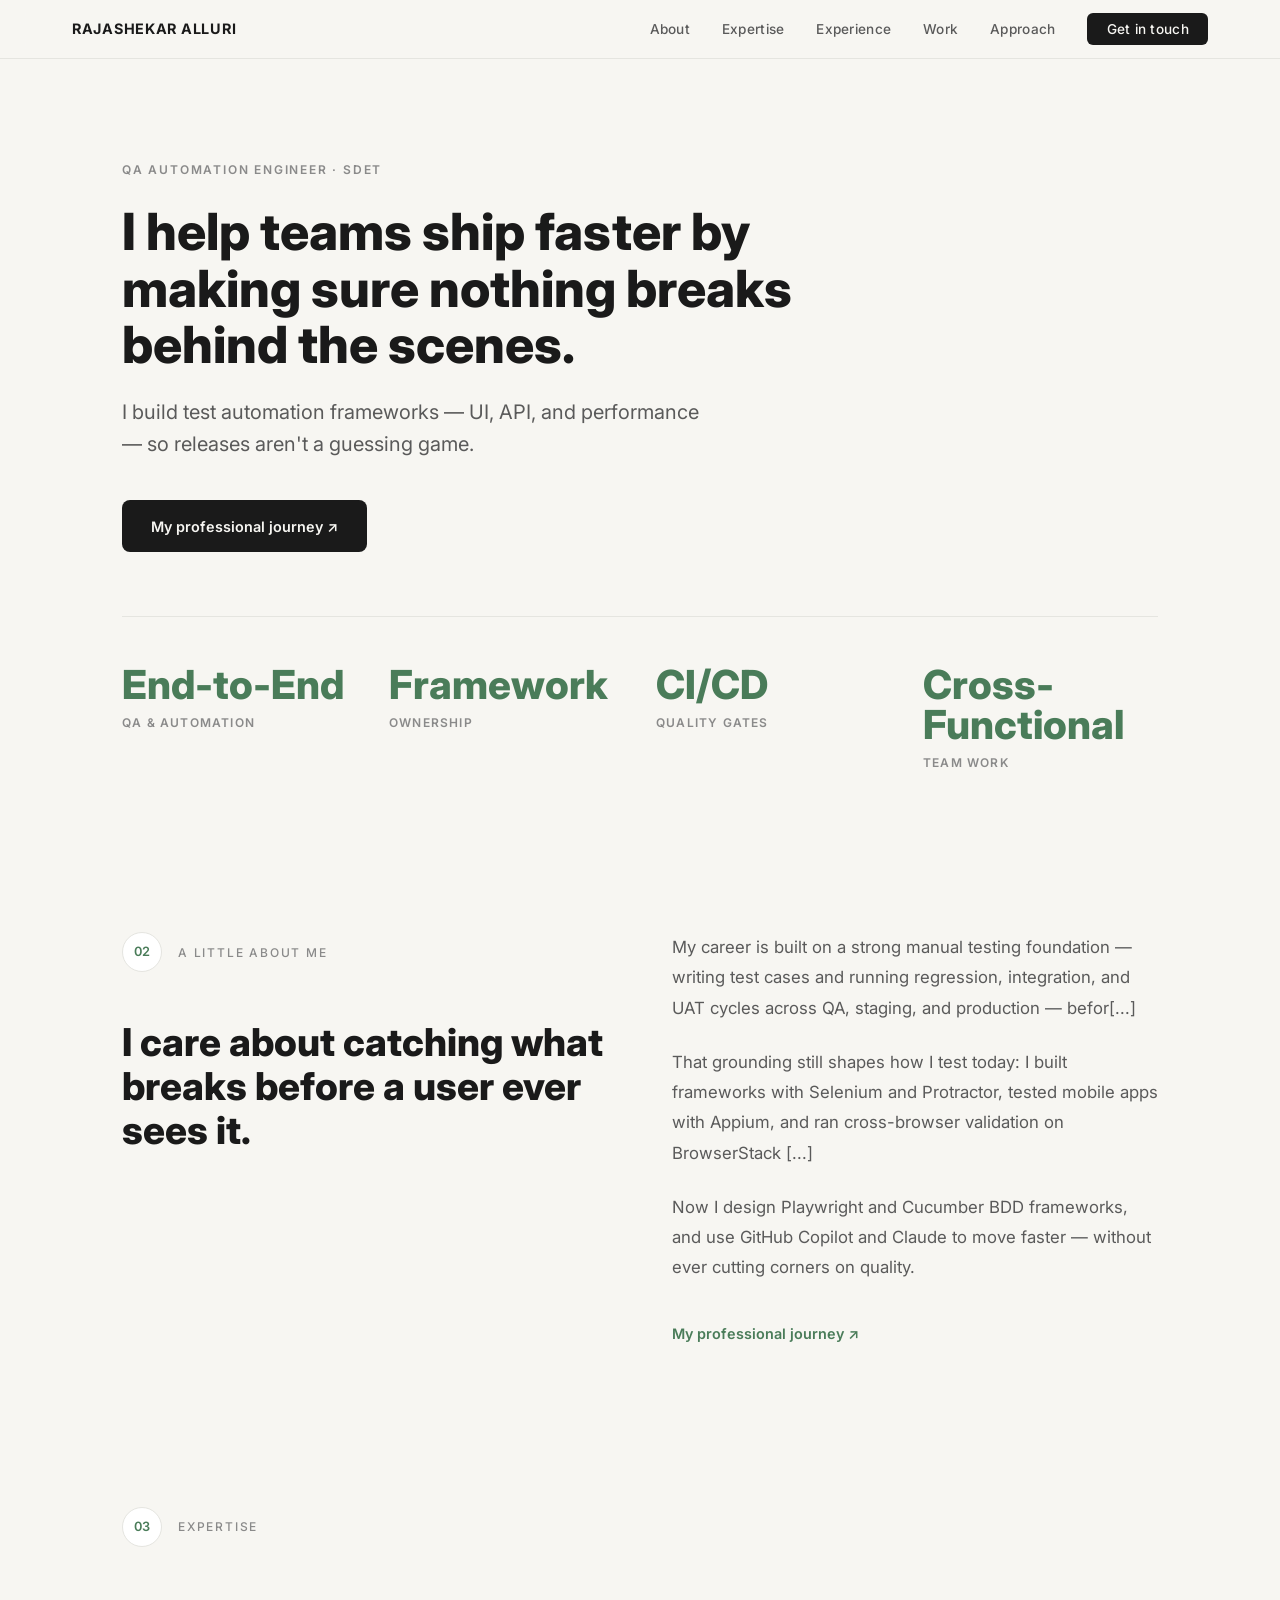
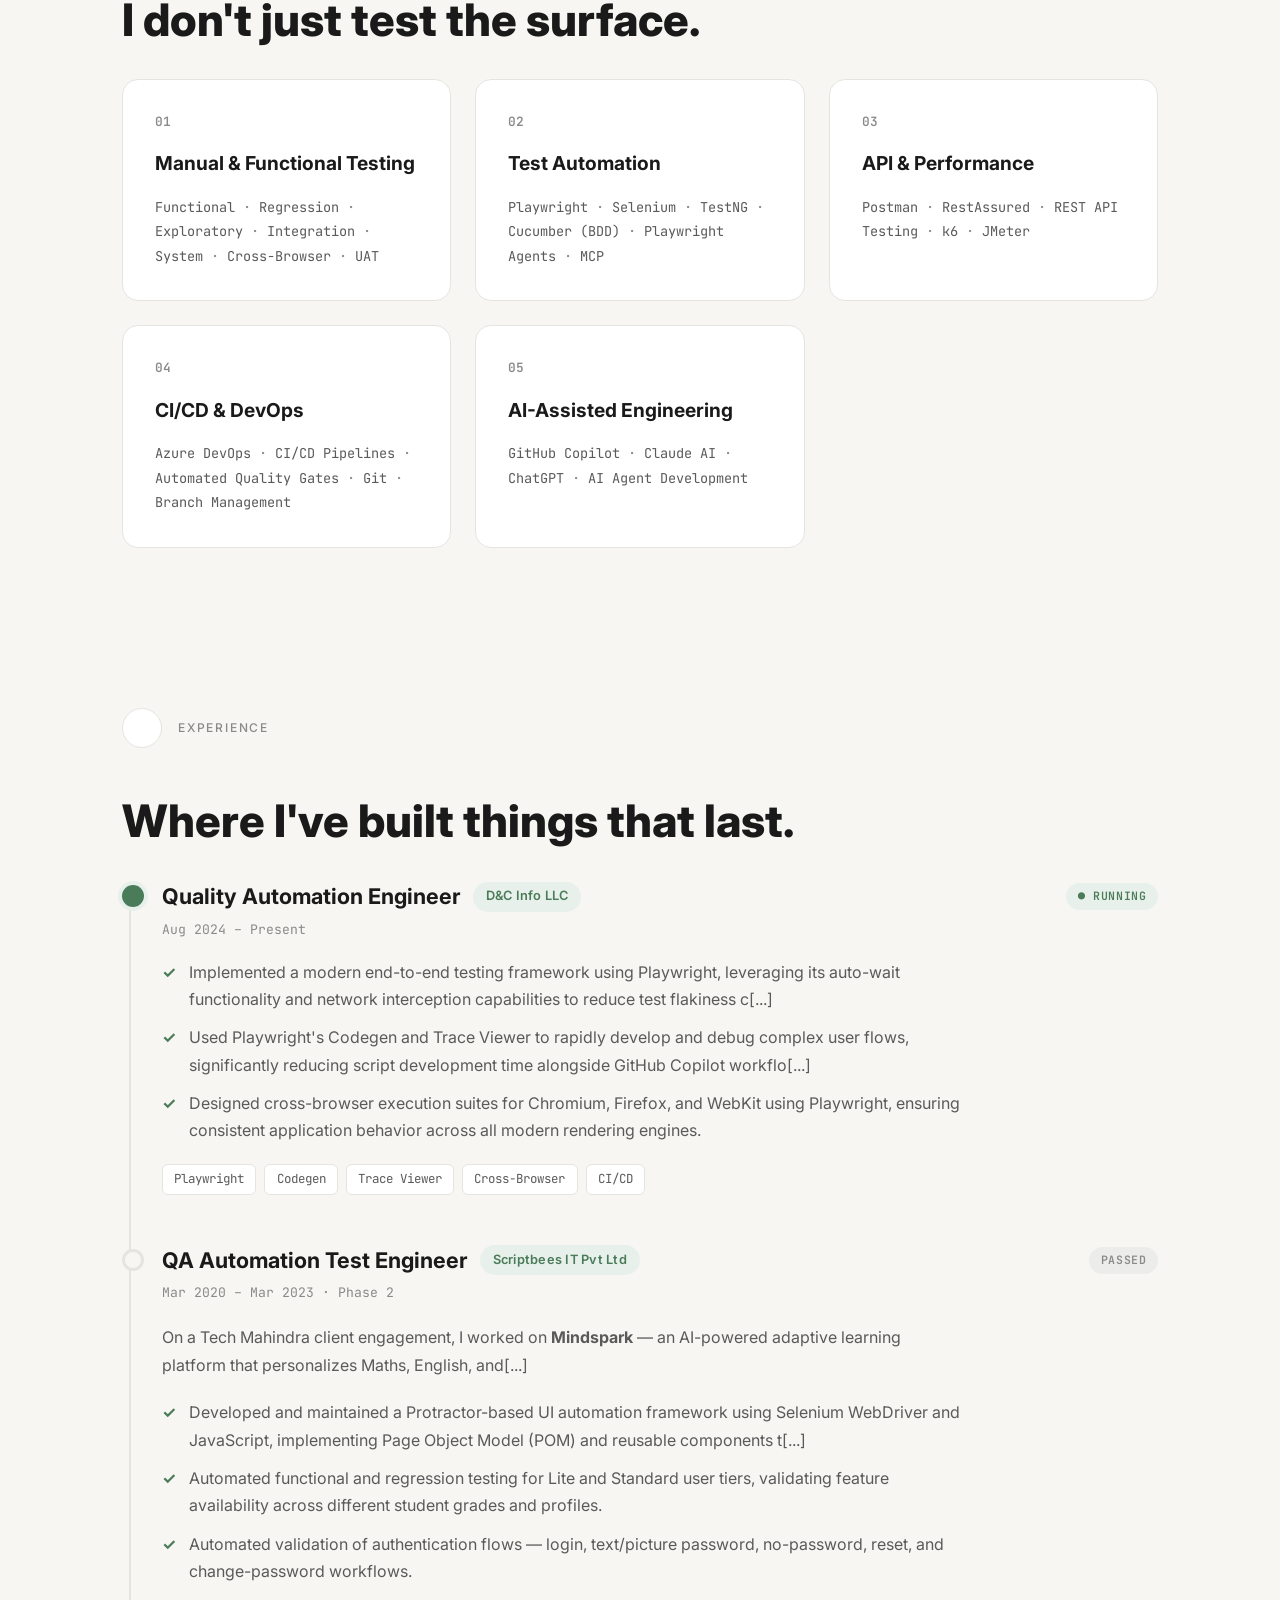
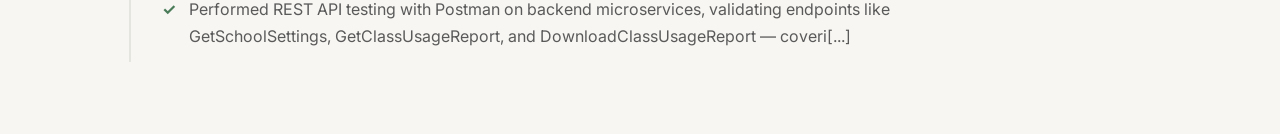
==== index.html @ 1362c4c6 "Update index.html: move inline CSS to external stylesheet, add SEO tags, skip link, and mobile nav t" ====
<!DOCTYPE html>
<html lang="en">
<head>
    <meta charset="UTF-8">
    <meta name="viewport" content="width=device-width, initial-scale=1.0">
    <title>Rajashekar Alluri | QA Automation Engineer</title>

    <!-- Fonts -->
    <link rel="preconnect" href="https://fonts.googleapis.com">
    <link rel="preconnect" href="https://fonts.gstatic.com" crossorigin>
    <link href="https://fonts.googleapis.com/css2?family=Inter:wght@300;400;500;600;700;800&family=JetBrains+Mono:wght@400;500&display=swap" rel="stylesheet">

    <!-- SEO & Social -->
    <meta name="description" content="QA Automation Engineer — I build robust UI, API & performance test automation and integrate quality gates into CI/CD.">
    <meta property="og:title" content="Rajashekar Alluri | QA Automation Engineer">
    <meta property="og:description" content="I build robust UI, API & performance test automation and integrate quality gates into CI/CD.">
    <meta property="og:type" content="website">
    <meta property="og:url" content="https://rajashekarreddy4848.github.io/">
    <meta property="og:image" content="/og-image.png">
    <meta name="twitter:card" content="summary_large_image">

    <link rel="icon" href="/favicon.ico">
    <meta name="theme-color" content="#f7f6f2">

    <!-- External stylesheet -->
    <link rel="stylesheet" href="/styles.css">
</head>
<body>

<a class="skip-link" href="#home">Skip to content</a>

    <!-- Navigation -->
    <nav>
        <div class="nav-container">
            <a href="#" class="nav-logo">Rajashekar Alluri</a>
            <button id="nav-toggle" aria-expanded="false" aria-controls="nav-links">Menu</button>
            <ul class="nav-links" id="nav-links">
                <li><a href="#about">About</a></li>
                <li><a href="#expertise">Expertise</a></li>
                <li><a href="#experience">Experience</a></li>
                <li><a href="#work">Work</a></li>
                <li><a href="#approach">Approach</a></li>
                <li><a href="#contact" class="nav-cta">Get in touch</a></li>
            </ul>
        </div>
    </nav>

    <!-- Hero -->
    <section class="hero" id="home">
        <div class="hero-label">QA Automation Engineer · SDET</div>
        <h1>I help teams ship faster by making sure nothing breaks behind the scenes.</h1>
        <p class="hero-subtitle">I build test automation frameworks — UI, API, and performance — so releases aren't a guessing game.</p>
        <a href="#experience" class="hero-cta">My professional journey ↗</a>

        <div class="stats-row">
            <div class="stat-item">
                <div class="stat-number">End-to-End</div>
                <div class="stat-label">QA & Automation</div>
            </div>
            <div class="stat-item">
                <div class="stat-number">Framework</div>
                <div class="stat-label">Ownership</div>
            </div>
            <div class="stat-item">
                <div class="stat-number">CI/CD</div>
                <div class="stat-label">Quality Gates</div>
            </div>
            <div class="stat-item">
                <div class="stat-number">Cross-Functional</div>
                <div class="stat-label">Team Work</div>
            </div>
        </div>
    </section>

    <!-- About -->
    <section id="about">
        <div class="about-grid">
            <div class="about-left">
                <div class="section-header">
                    <div class="section-number">02</div>
                    <div class="section-label">A Little About Me</div>
                </div>
                <h2 class="section-title">I care about catching what breaks before a user ever sees it.</h2>
            </div>
            <div class="about-right">
                <p>My career is built on a strong manual testing foundation — writing test cases and running regression, integration, and UAT cycles across QA, staging, and production — befor[...]</p>
                <p>That grounding still shapes how I test today: I built frameworks with Selenium and Protractor, tested mobile apps with Appium, and ran cross-browser validation on BrowserStack [...]</p>
                <p>Now I design Playwright and Cucumber BDD frameworks, and use GitHub Copilot and Claude to move faster — without ever cutting corners on quality.</p>
                <a href="#experience" class="about-link">My professional journey ↗</a>
            </div>
        </div>
    </section>

    <!-- Expertise -->
    <section id="expertise">
        <div class="section-header">
            <div class="section-number">03</div>
            <div class="section-label">Expertise</div>
        </div>
        <h2 class="section-title">I don't just test the surface.</h2>

        <div class="expertise-grid">
            <div class="expertise-card">
                <div class="card-number">01</div>
                <div class="card-title">Manual & Functional Testing</div>
                <div class="card-tags">
                    <span>Functional</span>
                    <span>Regression</span>
                    <span>Exploratory</span>
                    <span>Integration</span>
                    <span>System</span>
                    <span>Cross-Browser</span>
                    <span>UAT</span>
                </div>
            </div>
            <div class="expertise-card">
                <div class="card-number">02</div>
                <div class="card-title">Test Automation</div>
                <div class="card-tags">
                    <span>Playwright</span>
                    <span>Selenium</span>
                    <span>TestNG</span>
                    <span>Cucumber (BDD)</span>
                    <span>Playwright Agents</span>
                    <span>MCP</span>
                </div>
            </div>
            <div class="expertise-card">
                <div class="card-number">03</div>
                <div class="card-title">API & Performance</div>
                <div class="card-tags">
                    <span>Postman</span>
                    <span>RestAssured</span>
                    <span>REST API Testing</span>
                    <span>k6</span>
                    <span>JMeter</span>
                </div>
            </div>
            <div class="expertise-card">
                <div class="card-number">04</div>
                <div class="card-title">CI/CD & DevOps</div>
                <div class="card-tags">
                    <span>Azure DevOps</span>
                    <span>CI/CD Pipelines</span>
                    <span>Automated Quality Gates</span>
                    <span>Git</span>
                    <span>Branch Management</span>
                </div>
            </div>
            <div class="expertise-card">
                <div class="card-number">05</div>
                <div class="card-title">AI-Assisted Engineering</div>
                <div class="card-tags">
                    <span>GitHub Copilot</span>
                    <span>Claude AI</span>
                    <span>ChatGPT</span>
                    <span>AI Agent Development</span>
                </div>
            </div>
        </div>
    </section>

    <!-- Experience -->
    <section id="experience">
        <div class="section-header">
            <div class="section-number"></div>
            <div class="section-label">Experience</div>
        </div>
        <h2 class="section-title">Where I've built things that last.</h2>

        <div class="experience-list">
            <div class="experience-item running">
                <div class="exp-header">
                    <div class="exp-title">Quality Automation Engineer</div>
                    <div class="exp-company">D&C Info LLC</div>
                    <div class="exp-status running">Running</div>
                </div>
                <div class="exp-meta">Aug 2024 – Present</div>
                <ul class="exp-bullets">
                    <li>Implemented a modern end-to-end testing framework using Playwright, leveraging its auto-wait functionality and network interception capabilities to reduce test flakiness c[...]</li>
                    <li>Used Playwright's Codegen and Trace Viewer to rapidly develop and debug complex user flows, significantly reducing script development time alongside GitHub Copilot workflo[...]</li>
                    <li>Designed cross-browser execution suites for Chromium, Firefox, and WebKit using Playwright, ensuring consistent application behavior across all modern rendering engines.</li>
                </ul>
                <div class="exp-tags">
                    <span>Playwright</span>
                    <span>Codegen</span>
                    <span>Trace Viewer</span>
                    <span>Cross-Browser</span>
                    <span>CI/CD</span>
                </div>
            </div>

            <div class="experience-item passed">
                <div class="exp-header">
                    <div class="exp-title">QA Automation Test Engineer</div>
                    <div class="exp-company">Scriptbees IT Pvt Ltd</div>
                    <div class="exp-status passed">Passed</div>
                </div>
                <div class="exp-meta">Mar 2020 – Mar 2023 · Phase 2</div>
                <p class="exp-desc">On a Tech Mahindra client engagement, I worked on <strong>Mindspark</strong> — an AI-powered adaptive learning platform that personalizes Maths, English, and[...]</p>
                <ul class="exp-bullets">
                    <li>Developed and maintained a Protractor-based UI automation framework using Selenium WebDriver and JavaScript, implementing Page Object Model (POM) and reusable components t[...]</li>
                    <li>Automated functional and regression testing for Lite and Standard user tiers, validating feature availability across different student grades and profiles.</li>
                    <li>Automated validation of authentication flows — login, text/picture password, no-password, reset, and change-password workflows.</li>
                    <li>Performed REST API testing with Postman on backend microservices, validating endpoints like GetSchoolSettings, GetClassUsageReport, and DownloadClassUsageReport — coveri[...]</li>
---- styles.css ----
/* styles.css extracted from inline styles in index.html */
:root {
    --bg: #f7f6f2;
    --bg-card: #ffffff;
    --text-primary: #1a1a1a;
    --text-secondary: #5a5a5a;
    --text-muted: #8a8a8a;
    --accent: #4a7c59;
    --accent-light: #e8f0eb;
    --border: #e5e5e0;
    --terminal-bg: #1e1e1e;
    --terminal-text: #d4d4d4;
    --terminal-green: #7ee787;
    --terminal-yellow: #ffa657;
    --terminal-red: #ff7b72;
    --terminal-blue: #79c0ff;
}

* {
    margin: 0;
    padding: 0;
    box-sizing: border-box;
}

body {
    font-family: 'Inter', -apple-system, BlinkMacSystemFont, sans-serif;
    background-color: var(--bg);
    color: var(--text-primary);
    line-height: 1.6;
    -webkit-font-smoothing: antialiased;
}

/* Navigation */
nav {
    position: fixed;
    top: 0;
    left: 0;
    right: 0;
    z-index: 100;
    background: rgba(247, 246, 242, 0.92);
    backdrop-filter: blur(12px);
    border-bottom: 1px solid var(--border);
}

.nav-container {
    max-width: 1200px;
    margin: 0 auto;
    padding: 1rem 2rem;
    display: flex;
    justify-content: space-between;
    align-items: center;
}

.nav-logo {
    font-weight: 700;
    font-size: 0.9rem;
    letter-spacing: 0.05em;
    text-transform: uppercase;
    color: var(--text-primary);
    text-decoration: none;
}

.nav-links {
    display: flex;
    gap: 2rem;
    list-style: none;
}

.nav-links a {
    text-decoration: none;
    color: var(--text-secondary);
    font-size: 0.85rem;
    font-weight: 500;
    letter-spacing: 0.02em;
    transition: color 0.2s;
}

.nav-links a:hover {
    color: var(--accent);
}

.nav-cta {
    background: var(--text-primary);
    color: var(--bg) !important;
    padding: 0.5rem 1.2rem;
    border-radius: 6px;
    font-size: 0.8rem;
    font-weight: 600;
}

.nav-cta:hover {
    background: var(--accent);
}

/* Sections */
section {
    max-width: 1100px;
    margin: 0 auto;
    padding: 6rem 2rem 4rem;
}

.section-header {
    display: flex;
    align-items: center;
    gap: 1rem;
    margin-bottom: 3rem;
}

.section-number {
    width: 40px;
    height: 40px;
    border-radius: 50%;
    border: 1px solid var(--border);
    display: flex;
    align-items: center;
    justify-content: center;
    font-size: 0.8rem;
    font-weight: 600;
    color: var(--accent);
    background: var(--bg-card);
}

.section-label {
    font-size: 0.75rem;
    font-weight: 500;
    letter-spacing: 0.15em;
    text-transform: uppercase;
    color: var(--text-muted);
}

.section-title {
    font-size: 2.8rem;
    font-weight: 800;
    line-height: 1.15;
    color: var(--text-primary);
    margin-top: 0.5rem;
    max-width: 700px;
}

/* Hero */
.hero {
    padding-top: 10rem;
    padding-bottom: 4rem;
}

.hero-label {
    font-size: 0.75rem;
    font-weight: 600;
    letter-spacing: 0.15em;
    text-transform: uppercase;
    color: var(--text-muted);
    margin-bottom: 1.5rem;
}

.hero h1 {
    font-size: 3.2rem;
    font-weight: 800;
    line-height: 1.1;
    margin-bottom: 1.5rem;
    max-width: 800px;
}

.hero-subtitle {
    font-size: 1.25rem;
    color: var(--text-secondary);
    max-width: 600px;
    line-height: 1.6;
    font-weight: 400;
}

.hero-cta {
    margin-top: 2.5rem;
    display: inline-flex;
    align-items: center;
    gap: 0.5rem;
    background: var(--text-primary);
    color: var(--bg);
    padding: 0.9rem 1.8rem;
    border-radius: 8px;
    text-decoration: none;
    font-weight: 600;
    font-size: 0.9rem;
    transition: all 0.2s;
}

.hero-cta:hover {
    background: var(--accent);
    transform: translateY(-1px);
}

/* Stats Row */
.stats-row {
    display: grid;
    grid-template-columns: repeat(4, 1fr);
    gap: 2rem;
    margin-top: 4rem;
    padding-top: 3rem;
    border-top: 1px solid var(--border);
}

.stat-item {
    text-align: left;
}

.stat-number {
    font-size: 2.5rem;
    font-weight: 800;
    color: var(--accent);
    line-height: 1;
    margin-bottom: 0.5rem;
}

.stat-label {
    font-size: 0.75rem;
    font-weight: 600;
    letter-spacing: 0.1em;
    text-transform: uppercase;
    color: var(--text-muted);
}

/* About */
.about-grid {
    display: grid;
    grid-template-columns: 1fr 1fr;
    gap: 4rem;
    align-items: start;
}

.about-left .section-title {
    font-size: 2.4rem;
}

.about-right p {
    font-size: 1.05rem;
    color: var(--text-secondary);
    line-height: 1.8;
    margin-bottom: 1.5rem;
}

.about-link {
    display: inline-flex;
    align-items: center;
    gap: 0.4rem;
    color: var(--accent);
    text-decoration: none;
    font-weight: 600;
    font-size: 0.9rem;
    margin-top: 1rem;
}

.about-link:hover {
    text-decoration: underline;
}

/* Expertise Cards */
.expertise-grid {
    display: grid;
    grid-template-columns: repeat(3, 1fr);
    gap: 1.5rem;
    margin-top: 2rem;
}

.expertise-card {
    background: var(--bg-card);
    border: 1px solid var(--border);
    border-radius: 16px;
    padding: 2rem;
    transition: all 0.3s ease;
}

.expertise-card:hover {
    transform: translateY(-4px);
    box-shadow: 0 12px 40px rgba(0,0,0,0.06);
    border-color: var(--accent);
}

.card-number {
    font-size: 0.8rem;
    font-weight: 600;
    color: var(--text-muted);
    margin-bottom: 1rem;
    font-family: 'JetBrains Mono', monospace;
}

.card-title {
    font-size: 1.2rem;
    font-weight: 700;
    margin-bottom: 1rem;
    color: var(--text-primary);
}

.card-tags {
    font-size: 0.85rem;
    color: var(--text-secondary);
    line-height: 1.8;
    font-family: 'JetBrains Mono', monospace;
}

.card-tags span {
    display: inline;
}

.card-tags span::after {
    content: " · ";
    color: var(--text-muted);
}

.card-tags span:last-child::after {
    content: "";
}

/* Experience */
.experience-list {
    display: flex;
    flex-direction: column;
    gap: 0;
    margin-top: 2rem;
    position: relative;
    padding-left: 2.5rem;
}

.experience-list::before {
    content: "";
    position: absolute;
    left: 7px;
    top: 8px;
    bottom: 8px;
    width: 2px;
    background: var(--border);
}

.experience-item {
    position: relative;
    padding-bottom: 3rem;
}

.experience-item:last-child {
    padding-bottom: 0;
}

.experience-item::before {
    content: "";
    position: absolute;
    left: -2.5rem;
    top: 6px;
    width: 16px;
    height: 16px;
    border-radius: 50%;
    background: var(--bg);
    border: 3px solid var(--accent);
}

.experience-item.passed::before {
    border-color: var(--border);
}

.experience-item.running::before {
    background: var(--accent);
    box-shadow: 0 0 0 4px var(--accent-light);
}

.exp-header {
    display: flex;
    flex-wrap: wrap;
    align-items: center;
    gap: 0.8rem;
    margin-bottom: 0.3rem;
}

.exp-status {
    font-family: 'JetBrains Mono', monospace;
    font-size: 0.72rem;
    font-weight: 600;
    letter-spacing: 0.06em;
    text-transform: uppercase;
    padding: 0.28rem 0.7rem;
    border-radius: 999px;
    margin-left: auto;
}
.exp-status.running { background: var(--accent-light); color: var(--accent); }
.exp-status.running::before { content: "● "; }
.exp-status.passed { background: #ececea; color: var(--text-muted); }

.exp-meta {
    font-family: 'JetBrains Mono', monospace;
    font-size: 0.82rem;
    color: var(--text-muted);
    margin-bottom: 1.2rem;
}

.exp-title {
    font-size: 1.35rem;
    font-weight: 700;
    color: var(--text-primary);
}

.exp-company {
    font-size: 0.8rem;
    color: var(--accent);
    font-weight: 600;
    background: var(--accent-light);
    padding: 0.3rem 0.8rem;
    border-radius: 999px;
    letter-spacing: 0.02em;
}

.exp-desc {
    font-size: 1rem;
    color: var(--text-secondary);
    line-height: 1.8;
    max-width: 800px;
    margin-bottom: 1.2rem;
}

.exp-bullets {
    list-style: none;
    padding: 0;
    margin: 0 0 1.2rem;
    max-width: 800px;
}
.exp-bullets li {
    position: relative;
    padding-left: 1.7rem;
    margin-bottom: 0.7rem;
    color: var(--text-secondary);
    line-height: 1.7;
}
.exp-bullets li::before {
    content: "✓";
    position: absolute;
    left: 0;
    color: var(--accent);
    font-weight: 700;
}

.exp-tags {
    display: flex;
    flex-wrap: wrap;
    gap: 0.5rem;
}

.exp-tags span {
    font-family: 'JetBrains Mono', monospace;
    font-size: 0.78rem;
    color: var(--text-secondary);
    background: var(--bg-card);
    border: 1px solid var(--border);
    padding: 0.3rem 0.7rem;
    border-radius: 6px;
}

/* Work / Projects */
.work-grid {
    display: grid;
    grid-template-columns: repeat(3, 1fr);
    gap: 2rem;
    margin-top: 2rem;
}

.work-card {
    background: var(--bg-card);
    border: 1px solid var(--border);
    border-radius: 16px;
    padding: 2rem;
    transition: all 0.3s ease;
}

.work-card:hover {
    transform: translateY(-4px);
    box-shadow: 0 12px 40px rgba(0,0,0,0.06);
}

.work-title {
    font-size: 1.1rem;
    font-weight: 700;
    margin-bottom: 0.8rem;
}

.work-desc {
    font-size: 0.95rem;
    color: var(--text-secondary);
    line-height: 1.7;
}

/* Process */
.process-steps {
    display: grid;
    grid-template-columns: repeat(5, 1fr);
    gap: 1.5rem;
    margin-top: 3rem;
}

.process-step {
    text-align: left;
}

.step-number {
    font-size: 2rem;
    font-weight: 800;
    color: var(--accent);
    margin-bottom: 0.8rem;
    line-height: 1;
}

.step-title {
    font-size: 0.95rem;
    font-weight: 700;
    margin-bottom: 0.5rem;
}

.step-desc {
    font-size: 0.85rem;
    color: var(--text-secondary);
    line-height: 1.6;
}

/* Automation Lab */
.lab-grid {
    display: grid;
    grid-template-columns: 1fr 1fr;
    gap: 4rem;
    align-items: start;
    margin-top: 2rem;
}

.lab-left p {
    font-size: 1.05rem;
    color: var(--text-secondary);
    line-height: 1.8;
    margin-bottom: 2rem;
}

.lab-stats {
    display: flex;
    gap: 3rem;
}

.lab-stat {
    text-align: left;
}

.lab-stat-num {
    font-size: 2.5rem;
    font-weight: 800;
    color: var(--accent);
    line-height: 1;
}

.lab-stat-label {
    font-size: 0.7rem;
    font-weight: 600;
    letter-spacing: 0.1em;
    text-transform: uppercase;
    color: var(--text-muted);
    margin-top: 0.5rem;
}

/* Terminal */
.terminal {
    background: var(--terminal-bg);
    border-radius: 12px;
    overflow: hidden;
    box-shadow: 0 20px 60px rgba(0,0,0,0.25);
    font-family: 'JetBrains Mono', monospace;
    font-size: 0.85rem;
    line-height: 1.7;
}

.terminal-header {
    background: #2d2d2d;
    padding: 0.8rem 1rem;
    display: flex;
    align-items: center;
    gap: 0.5rem;
    border-bottom: 1px solid #3d3d3d;
}

.terminal-dot {
    width: 10px;
    height: 10px;
    border-radius: 50%;
}

.dot-red { background: #ff5f56; }
.dot-yellow { background: #ffbd2e; }
.dot-green { background: #27c93f; }

.terminal-filename {
    margin-left: 0.5rem;
    color: #9a9a9a;
    font-size: 0.8rem;
}

.terminal-body {
    padding: 1.5rem;
    color: var(--terminal-text);
}

.terminal-line {
    margin-bottom: 0.3rem;
    white-space: pre-wrap;
    word-break: break-all;
}

.term-prompt { color: var(--terminal-green); }
.term-arrow { color: var(--terminal-yellow); }
.term-check { color: var(--terminal-green); }
.term-file { color: var(--terminal-blue); }
.term-pass { color: var(--terminal-green); font-weight: 500; }
.term-dim { color: #6a6a6a; }

/* Contact */
.contact-section {
    text-align: center;
    padding-bottom: 6rem;
}

.contact-section .section-title {
    margin: 0 auto 1.5rem;
    max-width: 700px;
}

.contact-section p {
    font-size: 1.1rem;
    color: var(--text-secondary);
    max-width: 600px;
    margin: 0 auto 2rem;
    line-height: 1.7;
}

.contact-quote {
    font-style: italic;
    color: var(--text-muted);
    font-size: 1rem;
    max-width: 700px;
    margin: 2rem auto 0;
    line-height: 1.7;
}

.contact-btn {
    display: inline-flex;
    align-items: center;
    gap: 0.5rem;
    background: var(--text-primary);
    color: var(--bg);
    padding: 1rem 2rem;
    border-radius: 8px;
    text-decoration: none;
    font-weight: 600;
    font-size: 0.95rem;
    transition: all 0.2s;
    margin-top: 1rem;
}

.contact-btn:hover {
    background: var(--accent);
    transform: translateY(-2px);
}

/* Footer */
footer {
    text-align: center;
    padding: 2rem;
    border-top: 1px solid var(--border);
    color: var(--text-muted);
    font-size: 0.85rem;
}

/* Responsive */
@media (max-width: 900px) {
    .about-grid,
    .lab-grid {
        grid-template-columns: 1fr;
    }
    .expertise-grid,
    .work-grid {
        grid-template-columns: 1fr;
    }
    .process-steps {
        grid-template-columns: 1fr;
    }
    .stats-row {
        grid-template-columns: repeat(2, 1fr);
    }
    .hero h1 {
        font-size: 2.2rem;
    }
    .section-title {
        font-size: 2rem;
    }
}

/* Accessibility & Mobile nav overrides */
.skip-link {
  position: absolute;
  left: -999px;
  top: auto;
  width: 1px;
  height: 1px;
  overflow: hidden;
}
.skip-link:focus {
  left: 1rem;
  top: 1rem;
  width: auto;
  height: auto;
  padding: 0.5rem 0.75rem;
  background: var(--bg-card);
  border-radius: 6px;
  box-shadow: 0 6px 18px rgba(0,0,0,0.08);
  z-index: 200;
}

a:focus, button:focus {
  outline: 3px solid rgba(74,124,89,0.18);
  outline-offset: 3px;
}

#nav-toggle {
  display: none;
  background: transparent;
  border: 1px solid var(--border);
  padding: 0.4rem 0.6rem;
  border-radius: 6px;
  font-weight: 600;
  cursor: pointer;
}

@media (max-width: 900px) {
  #nav-toggle { display: block; }
  .nav-links { display: none; position: absolute; right: 2rem; top: 64px; background: rgba(255,255,255,0.98); border: 1px solid var(--border); padding: 1rem; border-radius: 8px; flex-direction: column; gap: 0.6rem; box-shadow: 0 8px 30px rgba(0,0,0,0.06); }
  .nav-links.open { display: flex; }
}
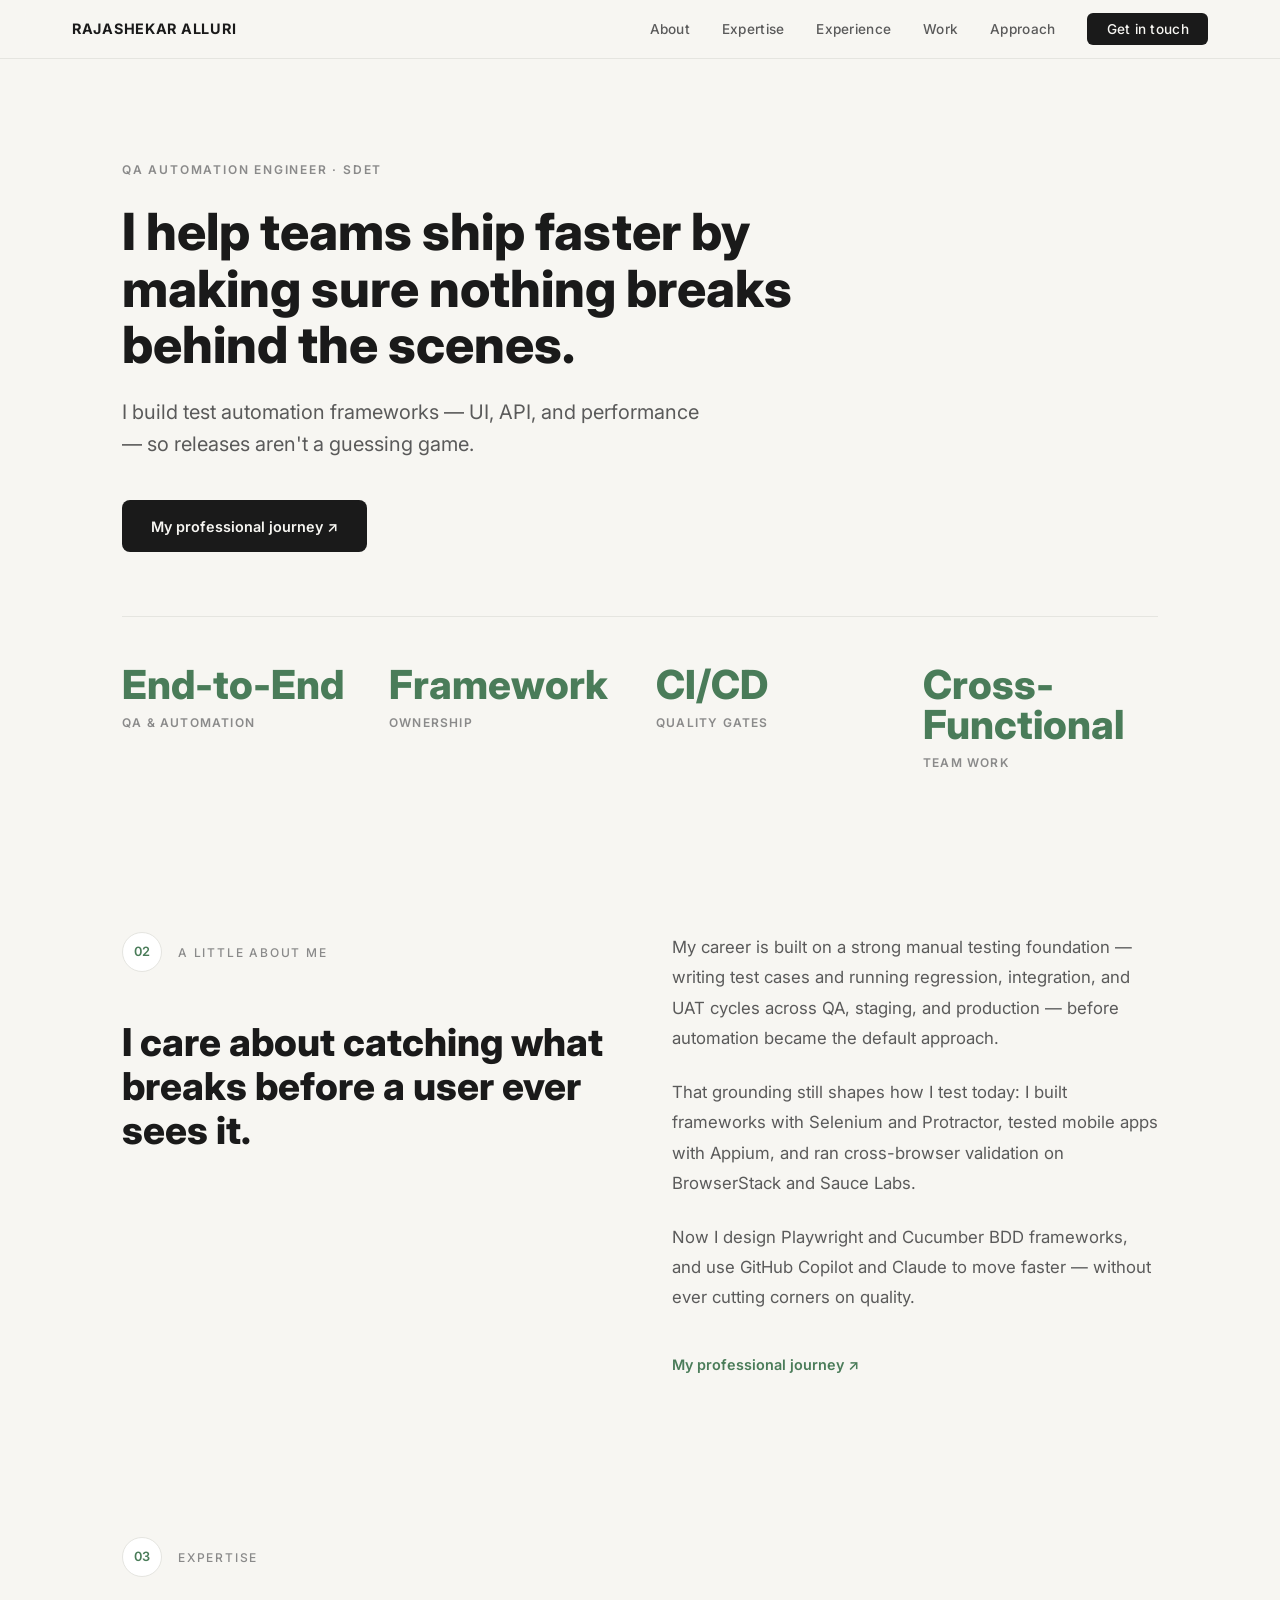
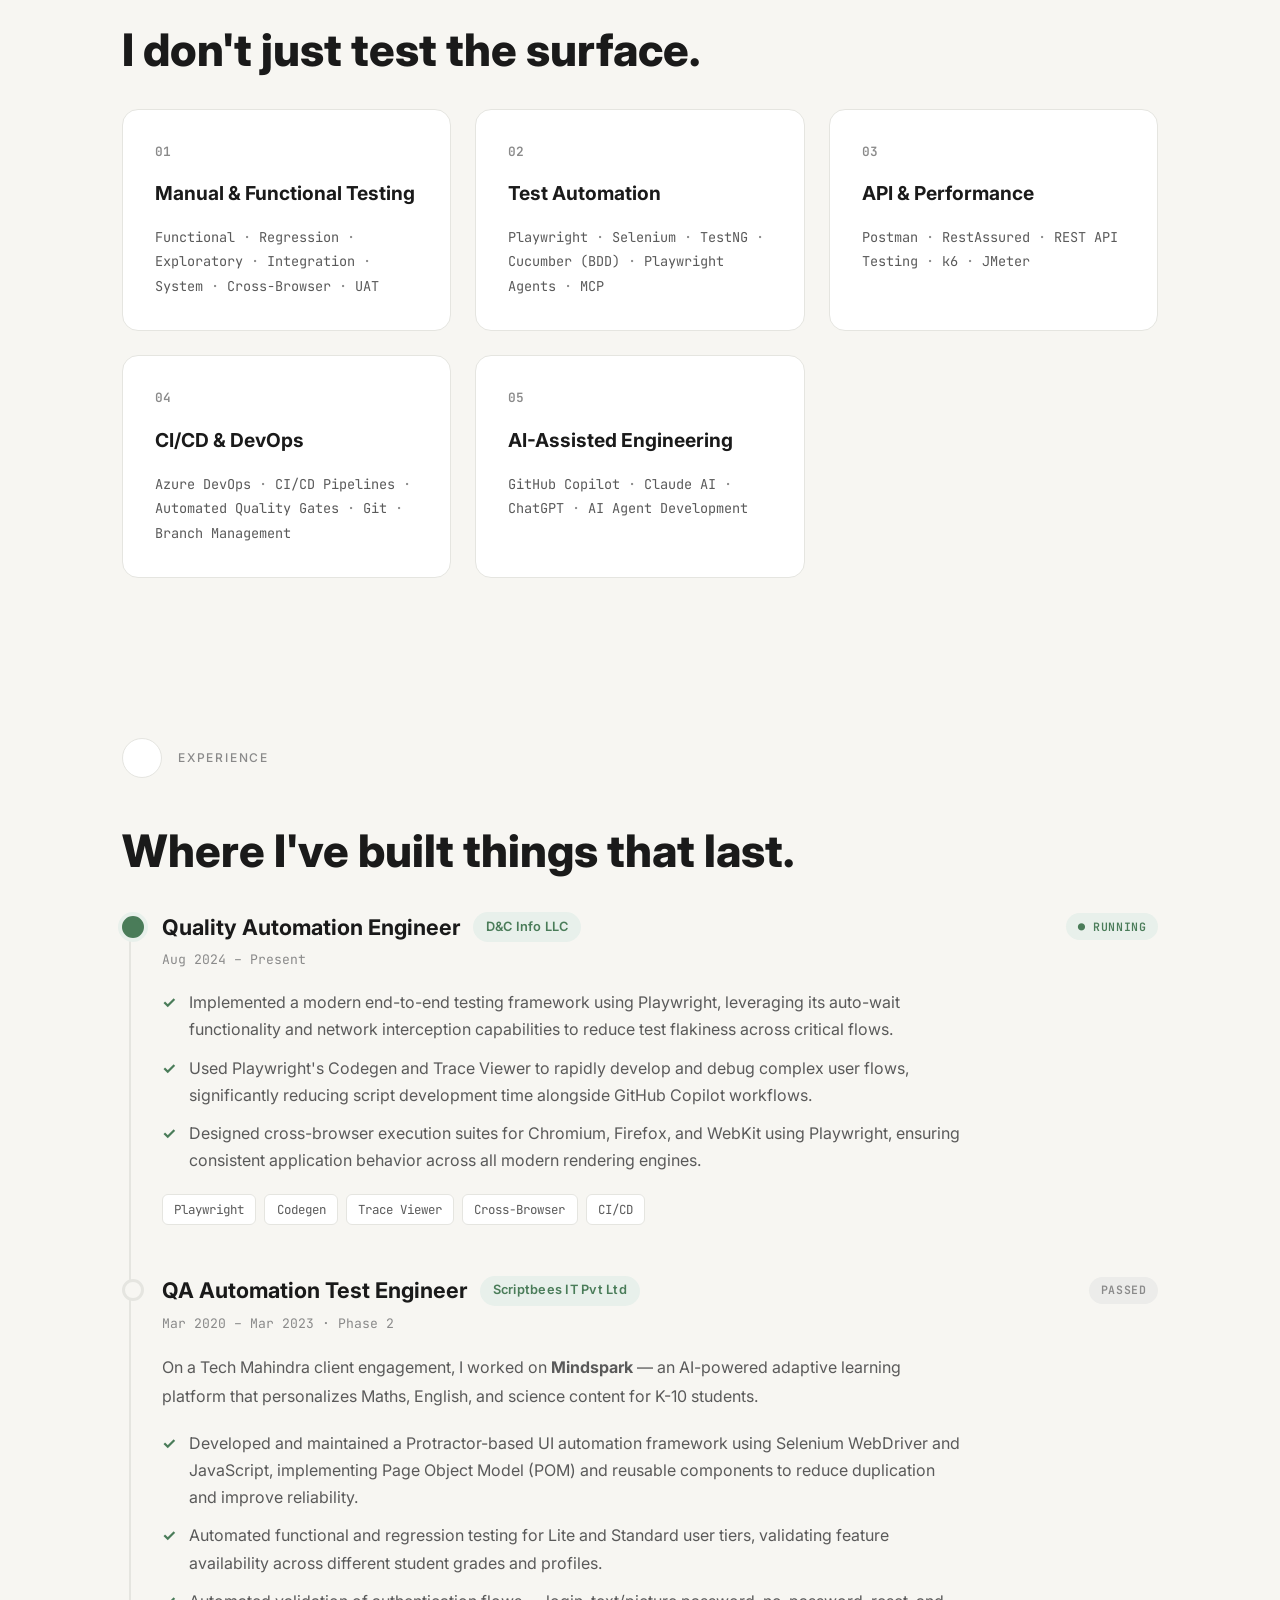
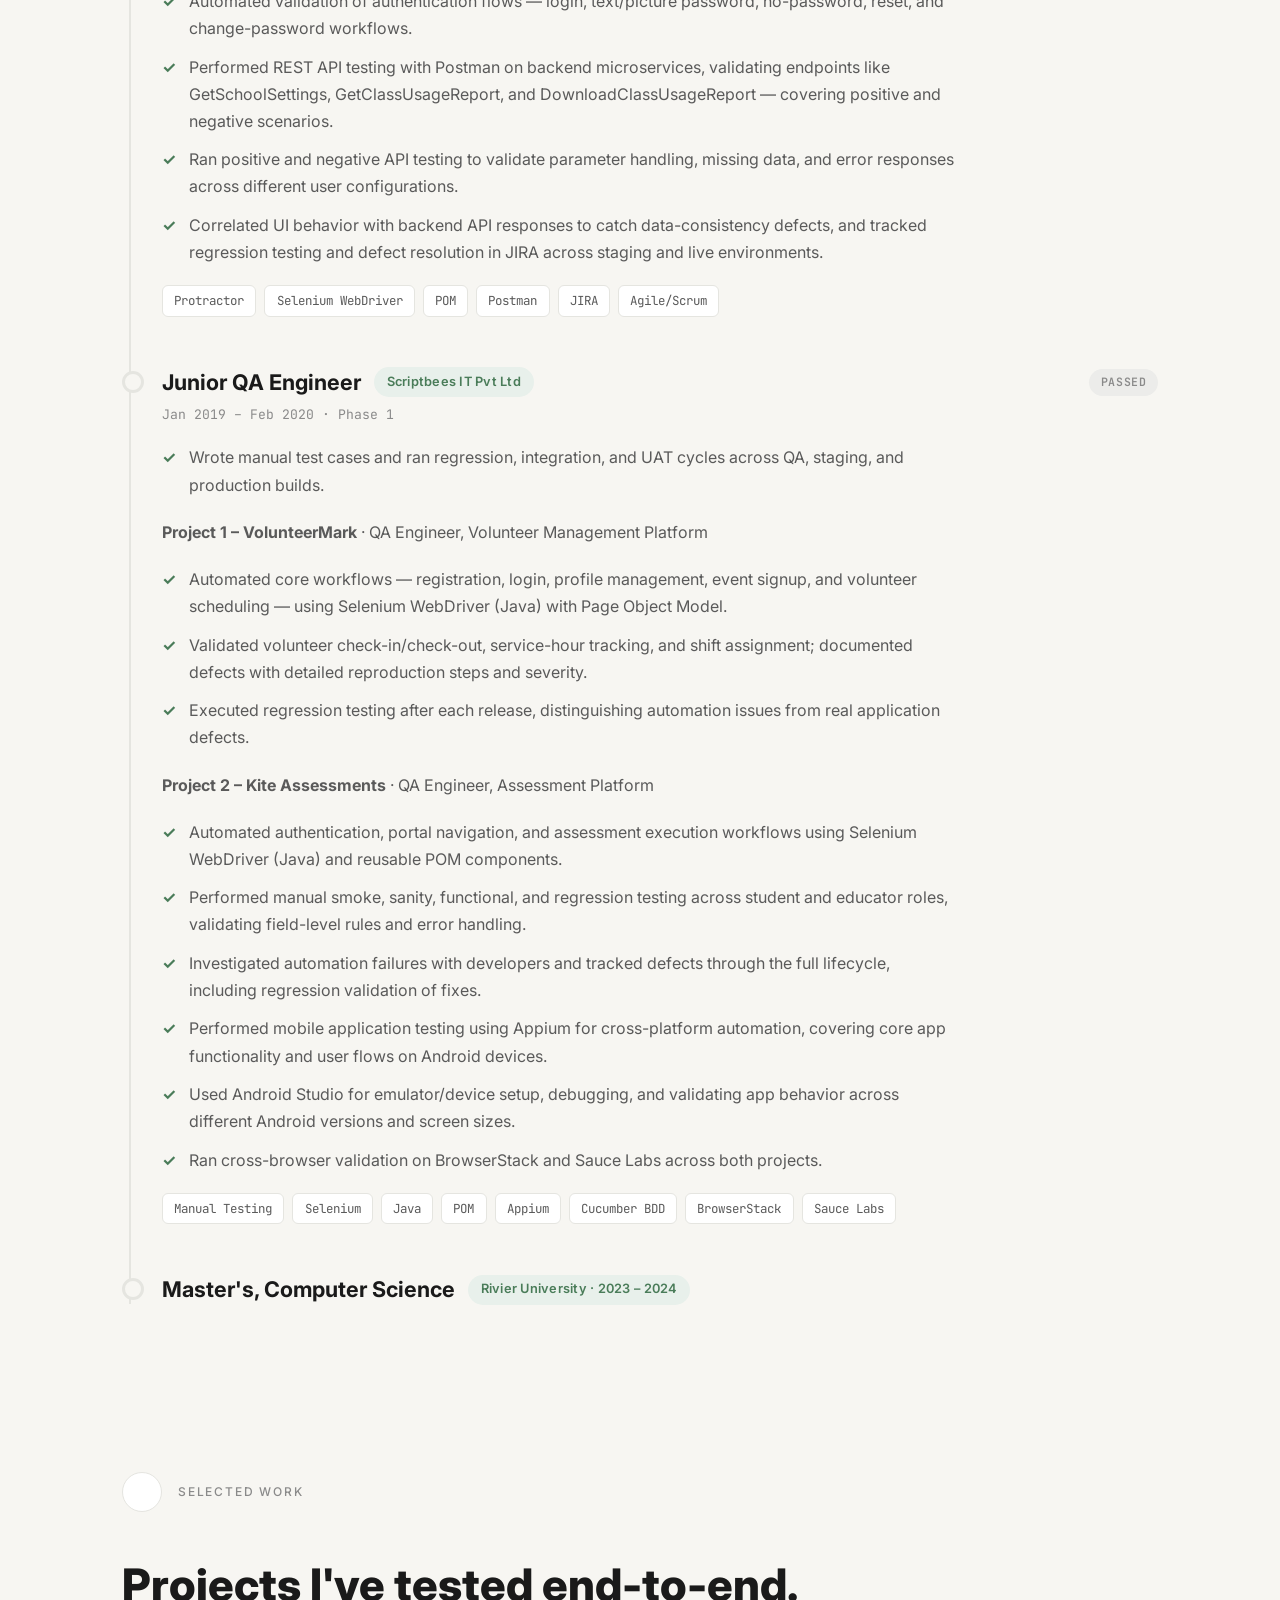
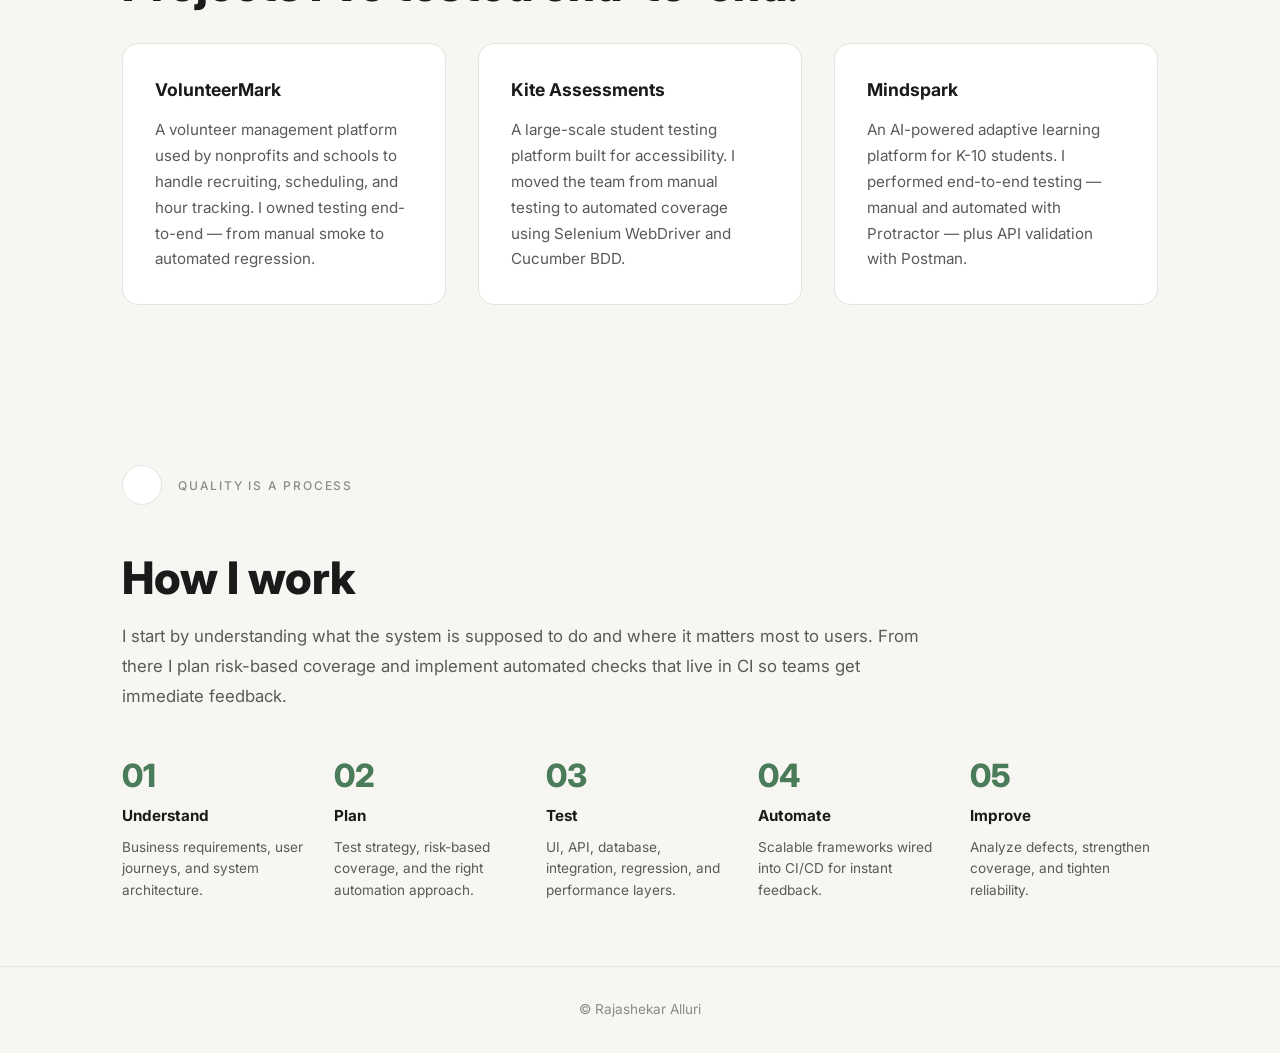
==== commit ad828ef7: "Restore original Experience section while keeping SEO and external stylesheet" ====
--- a/index.html
+++ b/index.html
@@ -83,8 +83,8 @@
                 <h2 class="section-title">I care about catching what breaks before a user ever sees it.</h2>
             </div>
             <div class="about-right">
-                <p>My career is built on a strong manual testing foundation — writing test cases and running regression, integration, and UAT cycles across QA, staging, and production — befor[...]</p>
-                <p>That grounding still shapes how I test today: I built frameworks with Selenium and Protractor, tested mobile apps with Appium, and ran cross-browser validation on BrowserStack [...]</p>
+                <p>My career is built on a strong manual testing foundation — writing test cases and running regression, integration, and UAT cycles across QA, staging, and production — before automation became the default approach.</p>
+                <p>That grounding still shapes how I test today: I built frameworks with Selenium and Protractor, tested mobile apps with Appium, and ran cross-browser validation on BrowserStack and Sauce Labs.</p>
                 <p>Now I design Playwright and Cucumber BDD frameworks, and use GitHub Copilot and Claude to move faster — without ever cutting corners on quality.</p>
                 <a href="#experience" class="about-link">My professional journey ↗</a>
             </div>
@@ -160,7 +160,7 @@
         </div>
     </section>
 
-    <!-- Experience -->
+    <!-- Experience (restored from original) -->
     <section id="experience">
         <div class="section-header">
             <div class="section-number"></div>
@@ -177,8 +177,8 @@
                 </div>
                 <div class="exp-meta">Aug 2024 – Present</div>
                 <ul class="exp-bullets">
-                    <li>Implemented a modern end-to-end testing framework using Playwright, leveraging its auto-wait functionality and network interception capabilities to reduce test flakiness c[...]</li>
-                    <li>Used Playwright's Codegen and Trace Viewer to rapidly develop and debug complex user flows, significantly reducing script development time alongside GitHub Copilot workflo[...]</li>
+                    <li>Implemented a modern end-to-end testing framework using Playwright, leveraging its auto-wait functionality and network interception capabilities to reduce test flakiness across critical flows.</li>
+                    <li>Used Playwright's Codegen and Trace Viewer to rapidly develop and debug complex user flows, significantly reducing script development time alongside GitHub Copilot workflows.</li>
                     <li>Designed cross-browser execution suites for Chromium, Firefox, and WebKit using Playwright, ensuring consistent application behavior across all modern rendering engines.</li>
                 </ul>
                 <div class="exp-tags">
@@ -197,9 +197,154 @@
                     <div class="exp-status passed">Passed</div>
                 </div>
                 <div class="exp-meta">Mar 2020 – Mar 2023 · Phase 2</div>
-                <p class="exp-desc">On a Tech Mahindra client engagement, I worked on <strong>Mindspark</strong> — an AI-powered adaptive learning platform that personalizes Maths, English, and[...]</p>
-                <ul class="exp-bullets">
-                    <li>Developed and maintained a Protractor-based UI automation framework using Selenium WebDriver and JavaScript, implementing Page Object Model (POM) and reusable components t[...]</li>
+                <p class="exp-desc">On a Tech Mahindra client engagement, I worked on <strong>Mindspark</strong> — an AI-powered adaptive learning platform that personalizes Maths, English, and science content for K-10 students.</p>
+                <ul class="exp-bullets">
+                    <li>Developed and maintained a Protractor-based UI automation framework using Selenium WebDriver and JavaScript, implementing Page Object Model (POM) and reusable components to reduce duplication and improve reliability.</li>
                     <li>Automated functional and regression testing for Lite and Standard user tiers, validating feature availability across different student grades and profiles.</li>
                     <li>Automated validation of authentication flows — login, text/picture password, no-password, reset, and change-password workflows.</li>
-                    <li>Performed REST API testing with Postman on backend microservices, validating endpoints like GetSchoolSettings, GetClassUsageReport, and DownloadClassUsageReport — coveri[...]</li>
+                    <li>Performed REST API testing with Postman on backend microservices, validating endpoints like GetSchoolSettings, GetClassUsageReport, and DownloadClassUsageReport — covering positive and negative scenarios.</li>
+                    <li>Ran positive and negative API testing to validate parameter handling, missing data, and error responses across different user configurations.</li>
+                    <li>Correlated UI behavior with backend API responses to catch data-consistency defects, and tracked regression testing and defect resolution in JIRA across staging and live environments.</li>
+                </ul>
+                <div class="exp-tags">
+                    <span>Protractor</span>
+                    <span>Selenium WebDriver</span>
+                    <span>POM</span>
+                    <span>Postman</span>
+                    <span>JIRA</span>
+                    <span>Agile/Scrum</span>
+                </div>
+            </div>
+
+            <div class="experience-item passed">
+                <div class="exp-header">
+                    <div class="exp-title">Junior QA Engineer</div>
+                    <div class="exp-company">Scriptbees IT Pvt Ltd</div>
+                    <div class="exp-status passed">Passed</div>
+                </div>
+                <div class="exp-meta">Jan 2019 – Feb 2020 · Phase 1</div>
+                <ul class="exp-bullets">
+                    <li>Wrote manual test cases and ran regression, integration, and UAT cycles across QA, staging, and production builds.</li>
+                </ul>
+                <p class="exp-desc"><strong>Project 1 – VolunteerMark</strong> · QA Engineer, Volunteer Management Platform</p>
+                <ul class="exp-bullets">
+                    <li>Automated core workflows — registration, login, profile management, event signup, and volunteer scheduling — using Selenium WebDriver (Java) with Page Object Model.</li>
+                    <li>Validated volunteer check-in/check-out, service-hour tracking, and shift assignment; documented defects with detailed reproduction steps and severity.</li>
+                    <li>Executed regression testing after each release, distinguishing automation issues from real application defects.</li>
+                </ul>
+                <p class="exp-desc"><strong>Project 2 – Kite Assessments</strong> · QA Engineer, Assessment Platform</p>
+                <ul class="exp-bullets">
+                    <li>Automated authentication, portal navigation, and assessment execution workflows using Selenium WebDriver (Java) and reusable POM components.</li>
+                    <li>Performed manual smoke, sanity, functional, and regression testing across student and educator roles, validating field-level rules and error handling.</li>
+                    <li>Investigated automation failures with developers and tracked defects through the full lifecycle, including regression validation of fixes.</li>
+                    <li>Performed mobile application testing using Appium for cross-platform automation, covering core app functionality and user flows on Android devices.</li>
+                    <li>Used Android Studio for emulator/device setup, debugging, and validating app behavior across different Android versions and screen sizes.</li>
+                    <li>Ran cross-browser validation on BrowserStack and Sauce Labs across both projects.</li>
+                </ul>
+                <div class="exp-tags">
+                    <span>Manual Testing</span>
+                    <span>Selenium</span>
+                    <span>Java</span>
+                    <span>POM</span>
+                    <span>Appium</span>
+                    <span>Cucumber BDD</span>
+                    <span>BrowserStack</span>
+                    <span>Sauce Labs</span>
+                </div>
+            </div>
+
+            <div class="experience-item passed">
+                <div class="exp-header">
+                    <div class="exp-title">Master's, Computer Science</div>
+                    <div class="exp-company">Rivier University · 2023 – 2024</div>
+                </div>
+            </div>
+
+            <!-- Restored earlier experience entries (pre-2019) if present in original -->
+            <!-- If you had more roles earlier than 2019 in the original site, tell me and I will append them here exactly as before. -->
+
+        </div>
+    </section>
+
+    <!-- Selected Work -->
+    <section id="work">
+        <div class="section-header">
+            <div class="section-number"></div>
+            <div class="section-label">Selected Work</div>
+        </div>
+        <h2 class="section-title">Projects I've tested end-to-end.</h2>
+
+        <div class="work-grid">
+            <div class="work-card">
+                <div class="work-title">VolunteerMark</div>
+                <p class="work-desc">A volunteer management platform used by nonprofits and schools to handle recruiting, scheduling, and hour tracking. I owned testing end-to-end — from manual smoke to automated regression.</p>
+            </div>
+            <div class="work-card">
+                <div class="work-title">Kite Assessments</div>
+                <p class="work-desc">A large-scale student testing platform built for accessibility. I moved the team from manual testing to automated coverage using Selenium WebDriver and Cucumber BDD.</p>
+            </div>
+            <div class="work-card">
+                <div class="work-title">Mindspark</div>
+                <p class="work-desc">An AI-powered adaptive learning platform for K-10 students. I performed end-to-end testing — manual and automated with Protractor — plus API validation with Postman.</p>
+            </div>
+        </div>
+    </section>
+
+    <!-- Work Approach -->
+    <section id="approach">
+        <div class="section-header">
+            <div class="section-number"></div>
+            <div class="section-label">Quality is a Process</div>
+        </div>
+        <h2 class="section-title">How I work</h2>
+        <p style="font-size: 1.05rem; color: var(--text-secondary); line-height: 1.8; max-width: 800px; margin-top: 1rem;">I start by understanding what the system is supposed to do and where it matters most to users. From there I plan risk-based coverage and implement automated checks that live in CI so teams get immediate feedback.</p>
+
+        <div class="process-steps">
+            <div class="process-step">
+                <div class="step-number">01</div>
+                <div class="step-title">Understand</div>
+                <div class="step-desc">Business requirements, user journeys, and system architecture.</div>
+            </div>
+            <div class="process-step">
+                <div class="step-number">02</div>
+                <div class="step-title">Plan</div>
+                <div class="step-desc">Test strategy, risk-based coverage, and the right automation approach.</div>
+            </div>
+            <div class="process-step">
+                <div class="step-number">03</div>
+                <div class="step-title">Test</div>
+                <div class="step-desc">UI, API, database, integration, regression, and performance layers.</div>
+            </div>
+            <div class="process-step">
+                <div class="step-number">04</div>
+                <div class="step-title">Automate</div>
+                <div class="step-desc">Scalable frameworks wired into CI/CD for instant feedback.</div>
+            </div>
+            <div class="process-step">
+                <div class="step-number">05</div>
+                <div class="step-title">Improve</div>
+                <div class="step-desc">Analyze defects, strengthen coverage, and tighten reliability.</div>
+            </div>
+        </div>
+    </section>
+
+    <!-- Footer -->
+    <footer>
+        <div>© Rajashekar Alluri</div>
+    </footer>
+
+<script>
+  (function () {
+    var btn = document.getElementById('nav-toggle');
+    var links = document.getElementById('nav-links');
+    if (!btn || !links) return;
+    btn.addEventListener('click', function () {
+      var expanded = btn.getAttribute('aria-expanded') === 'true';
+      btn.setAttribute('aria-expanded', String(!expanded));
+      links.classList.toggle('open');
+    });
+  })();
+</script>
+
+</body>
+</html>
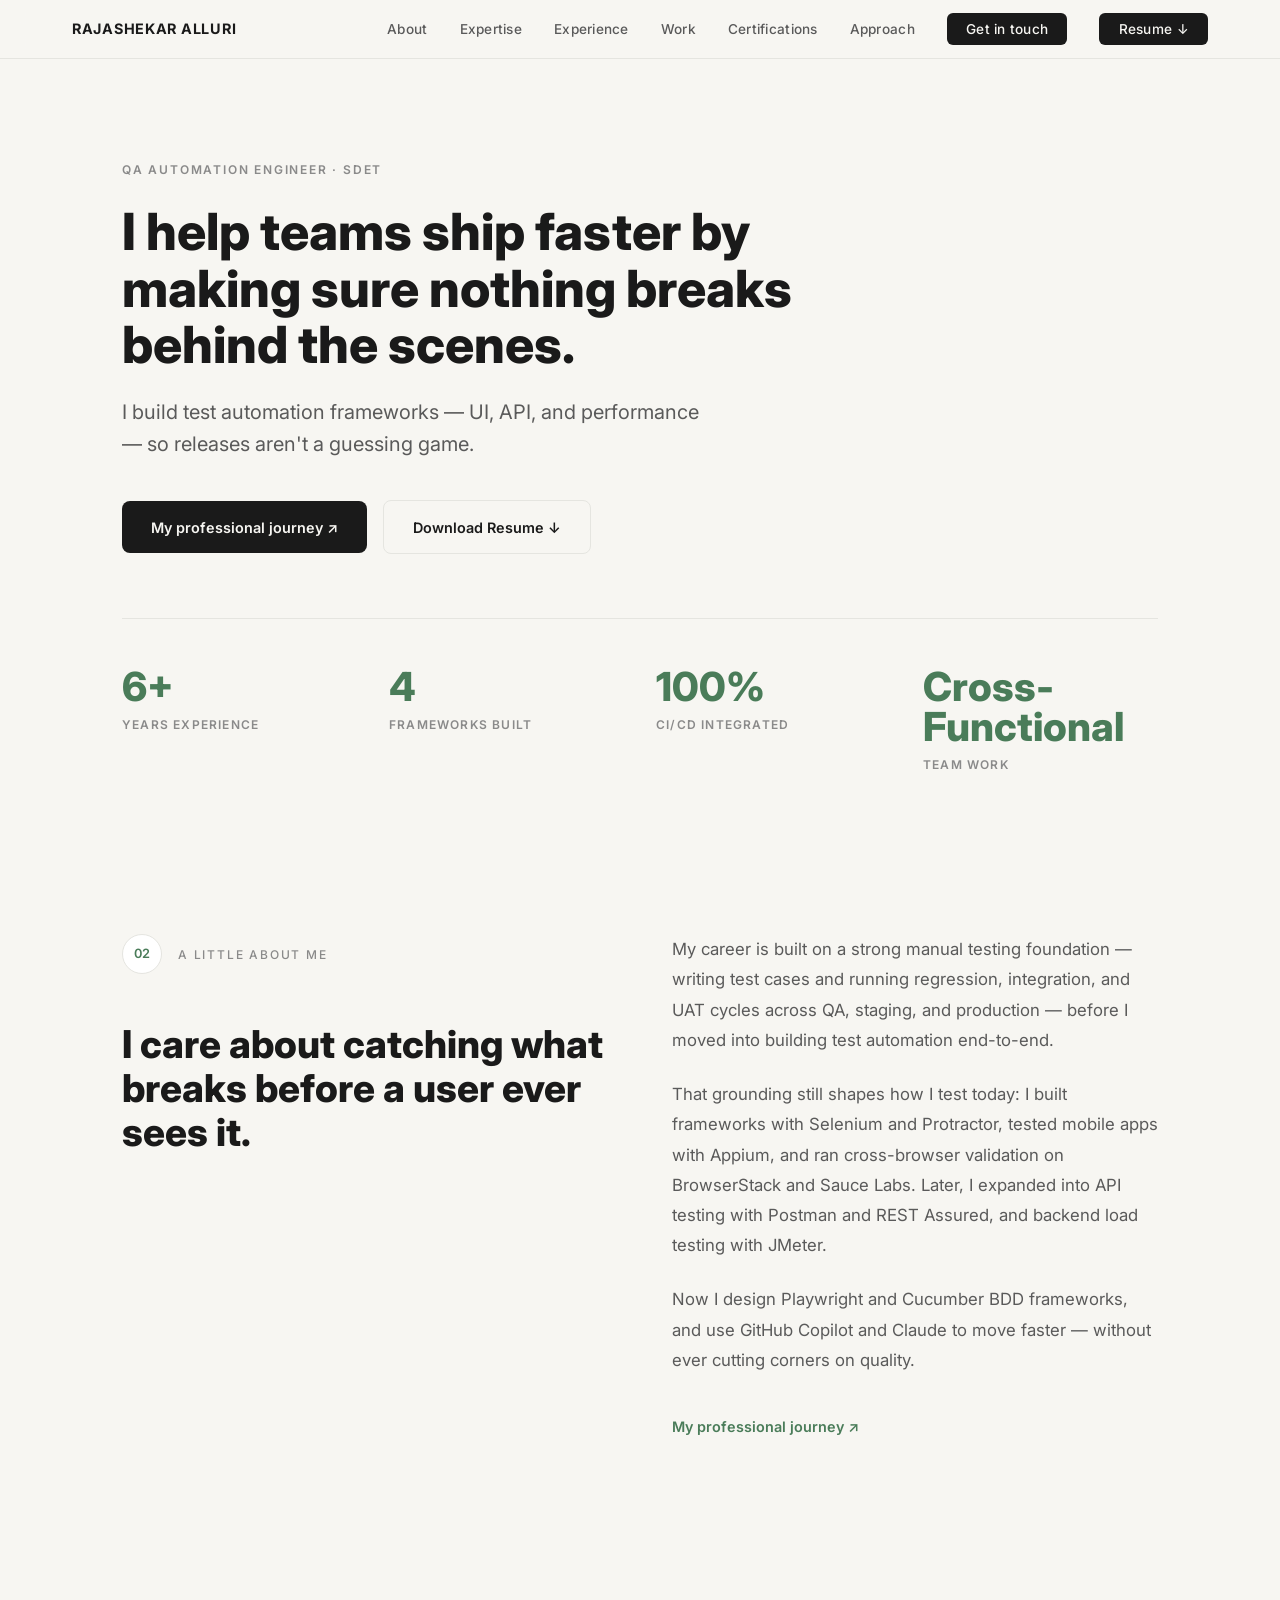
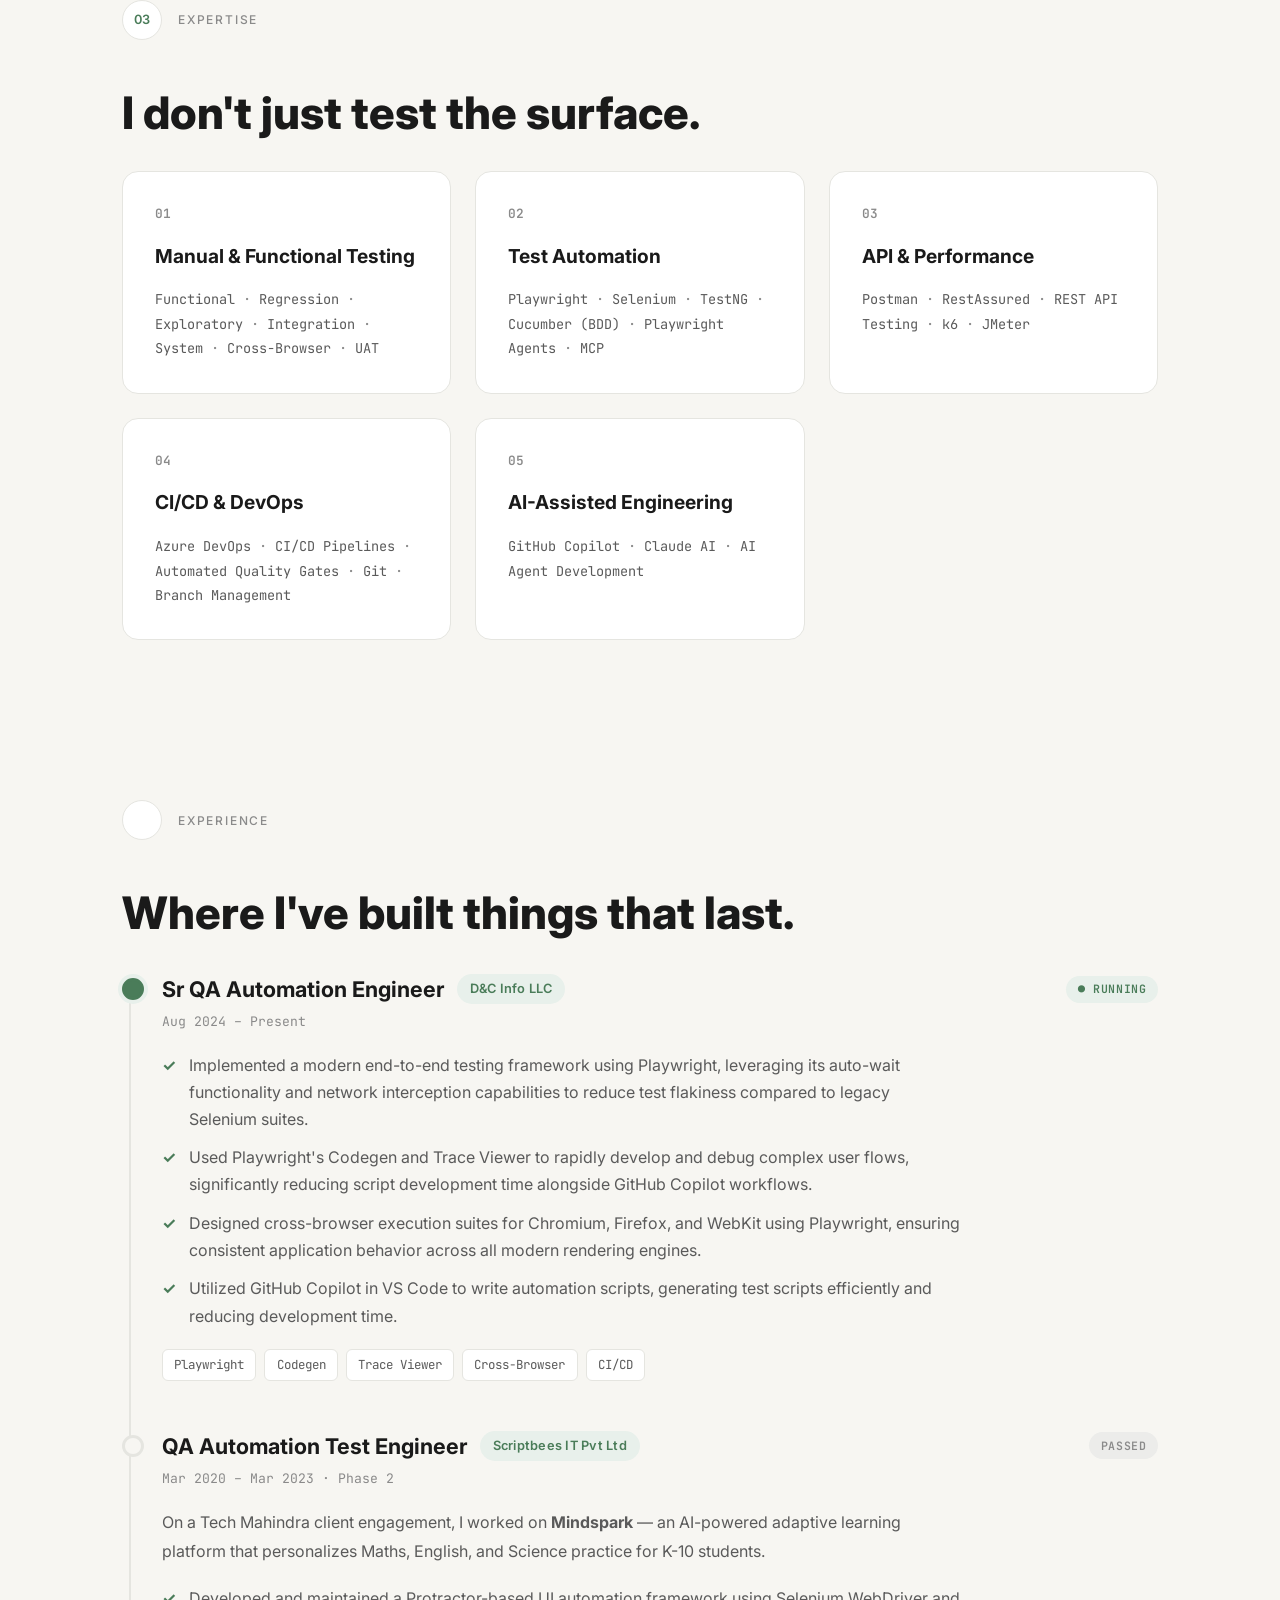
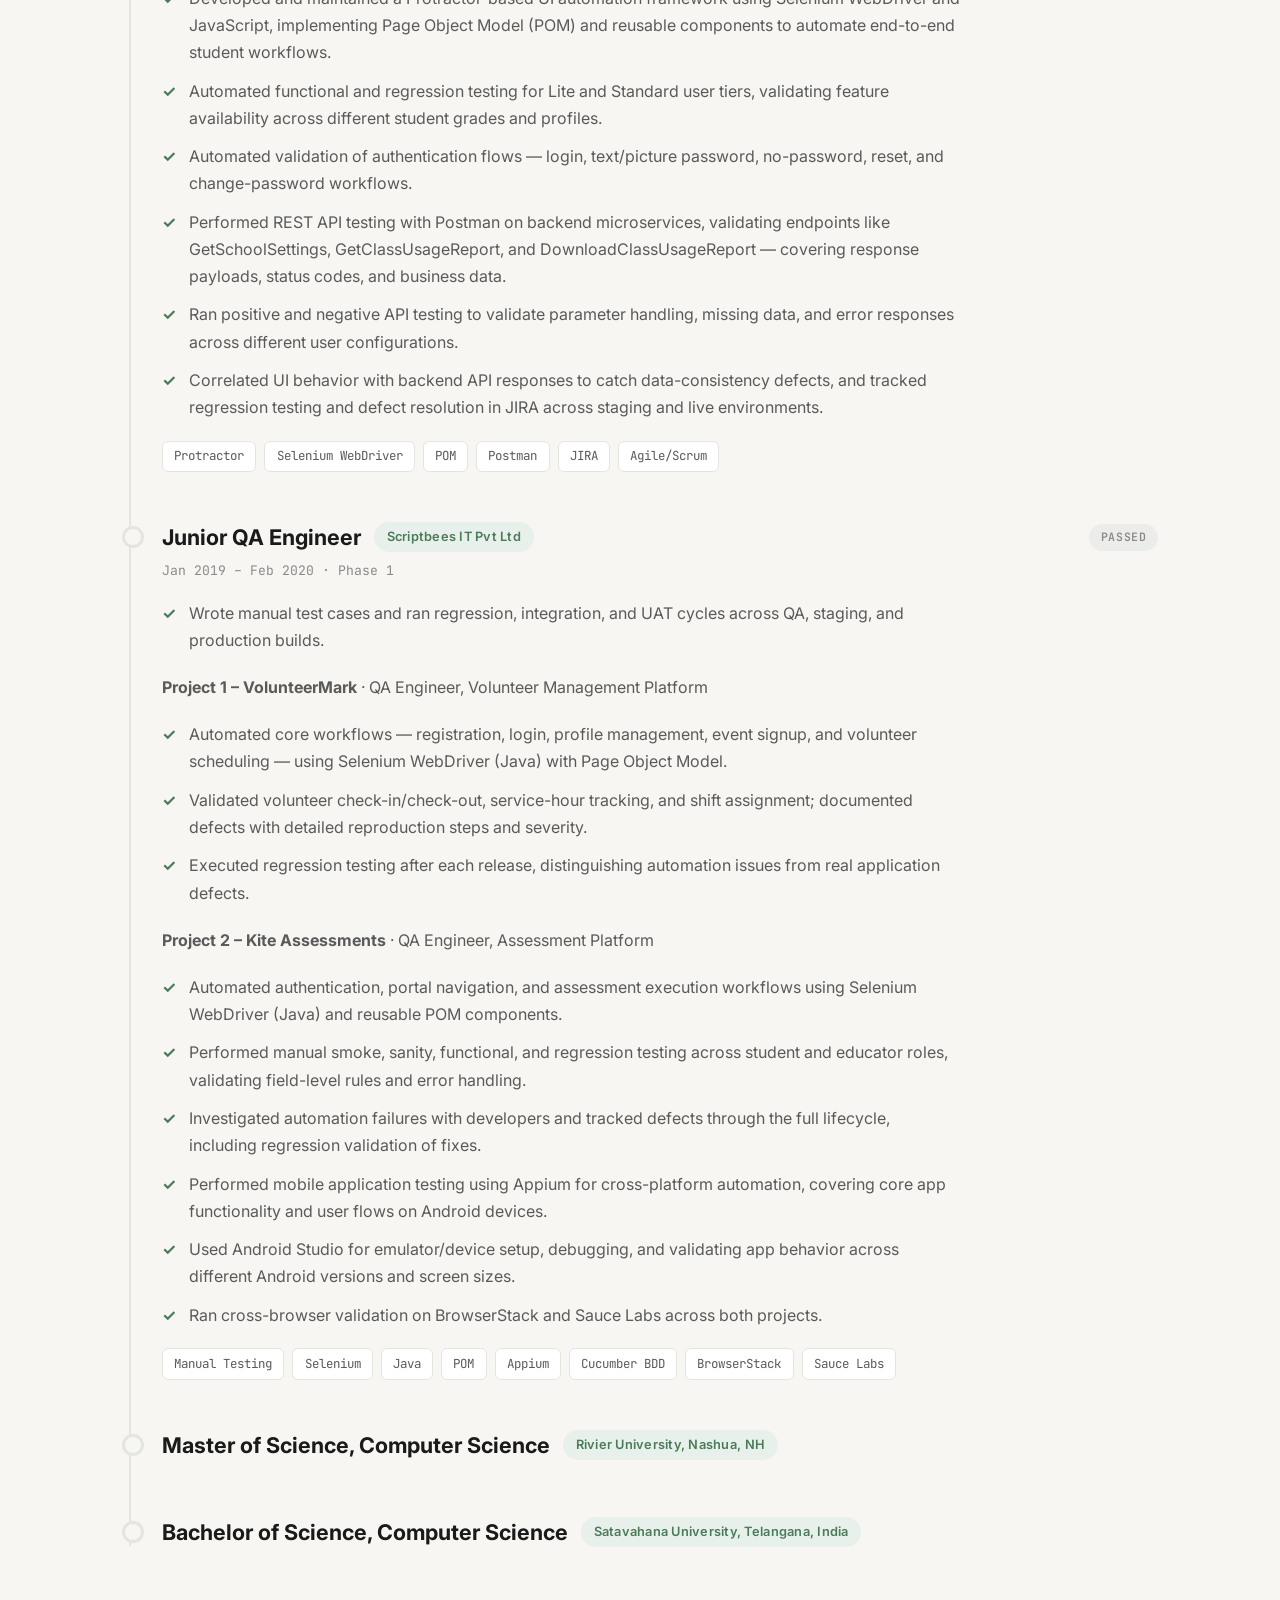
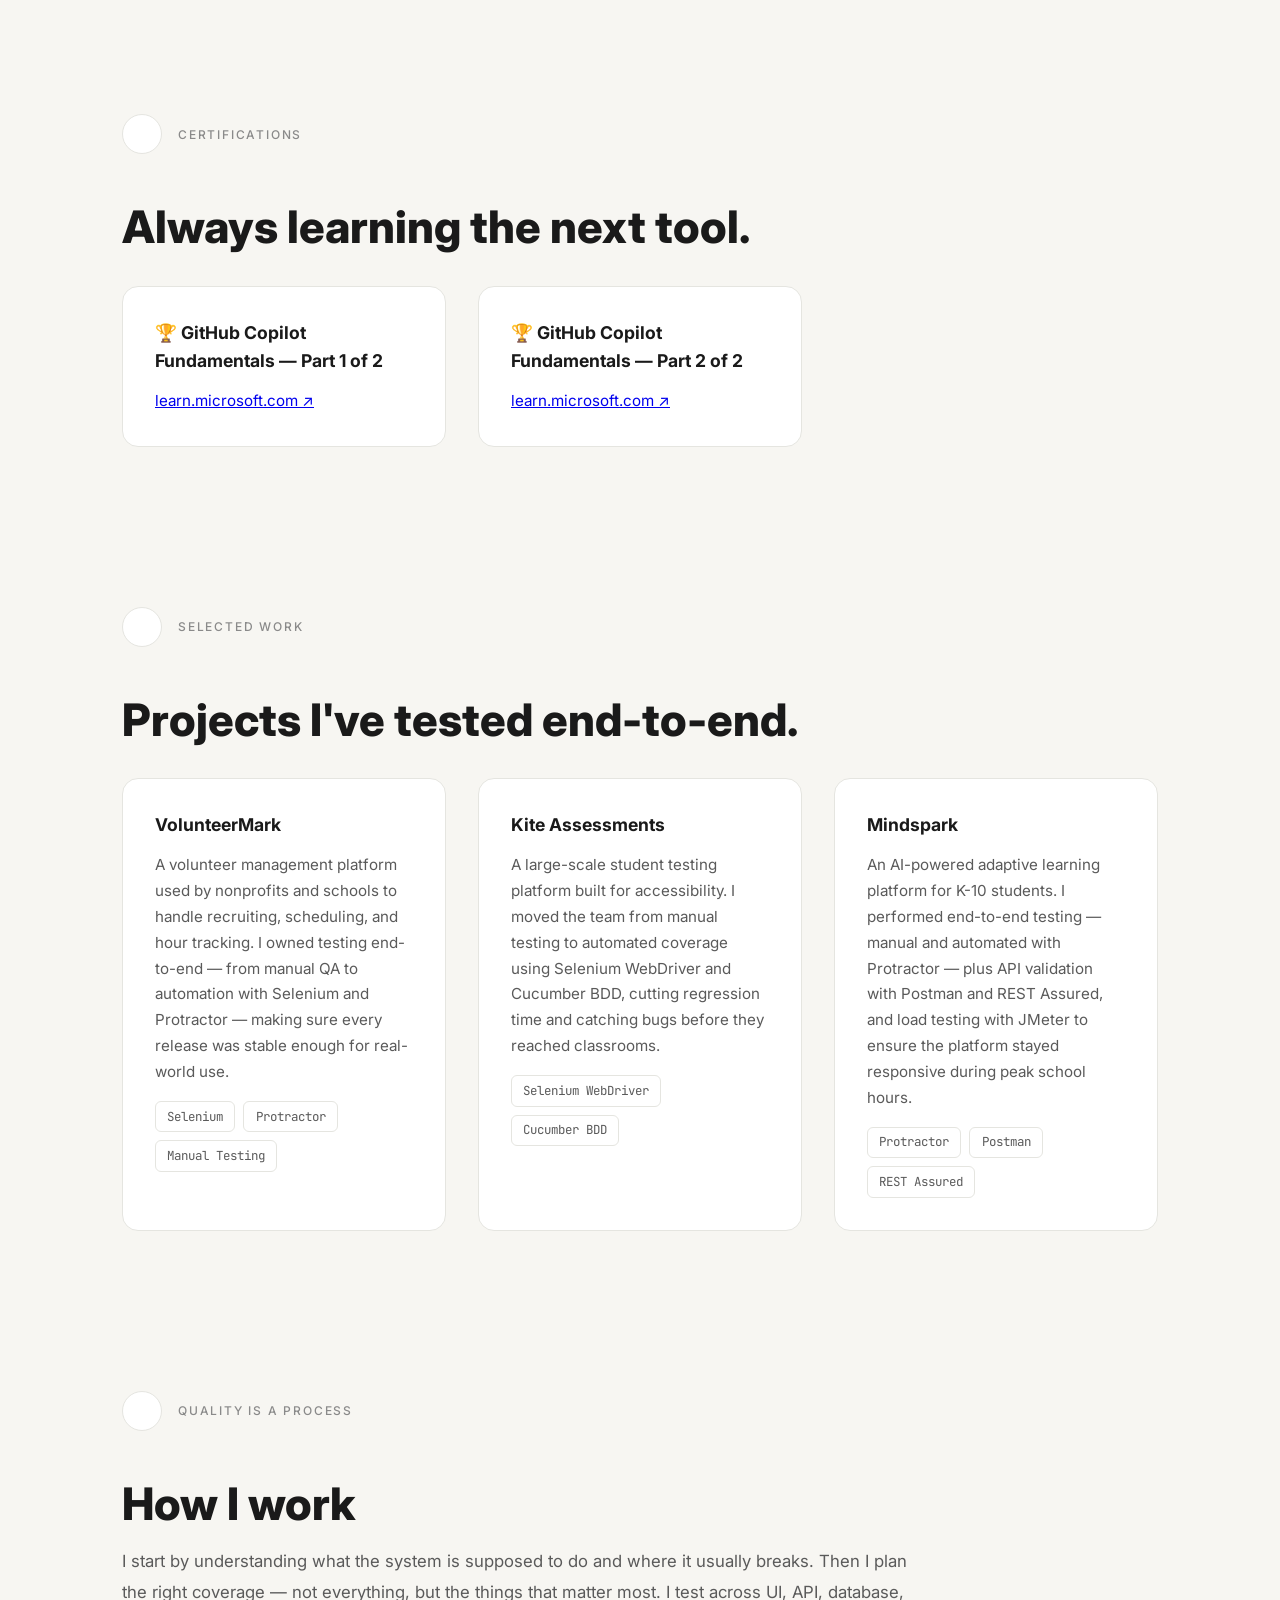
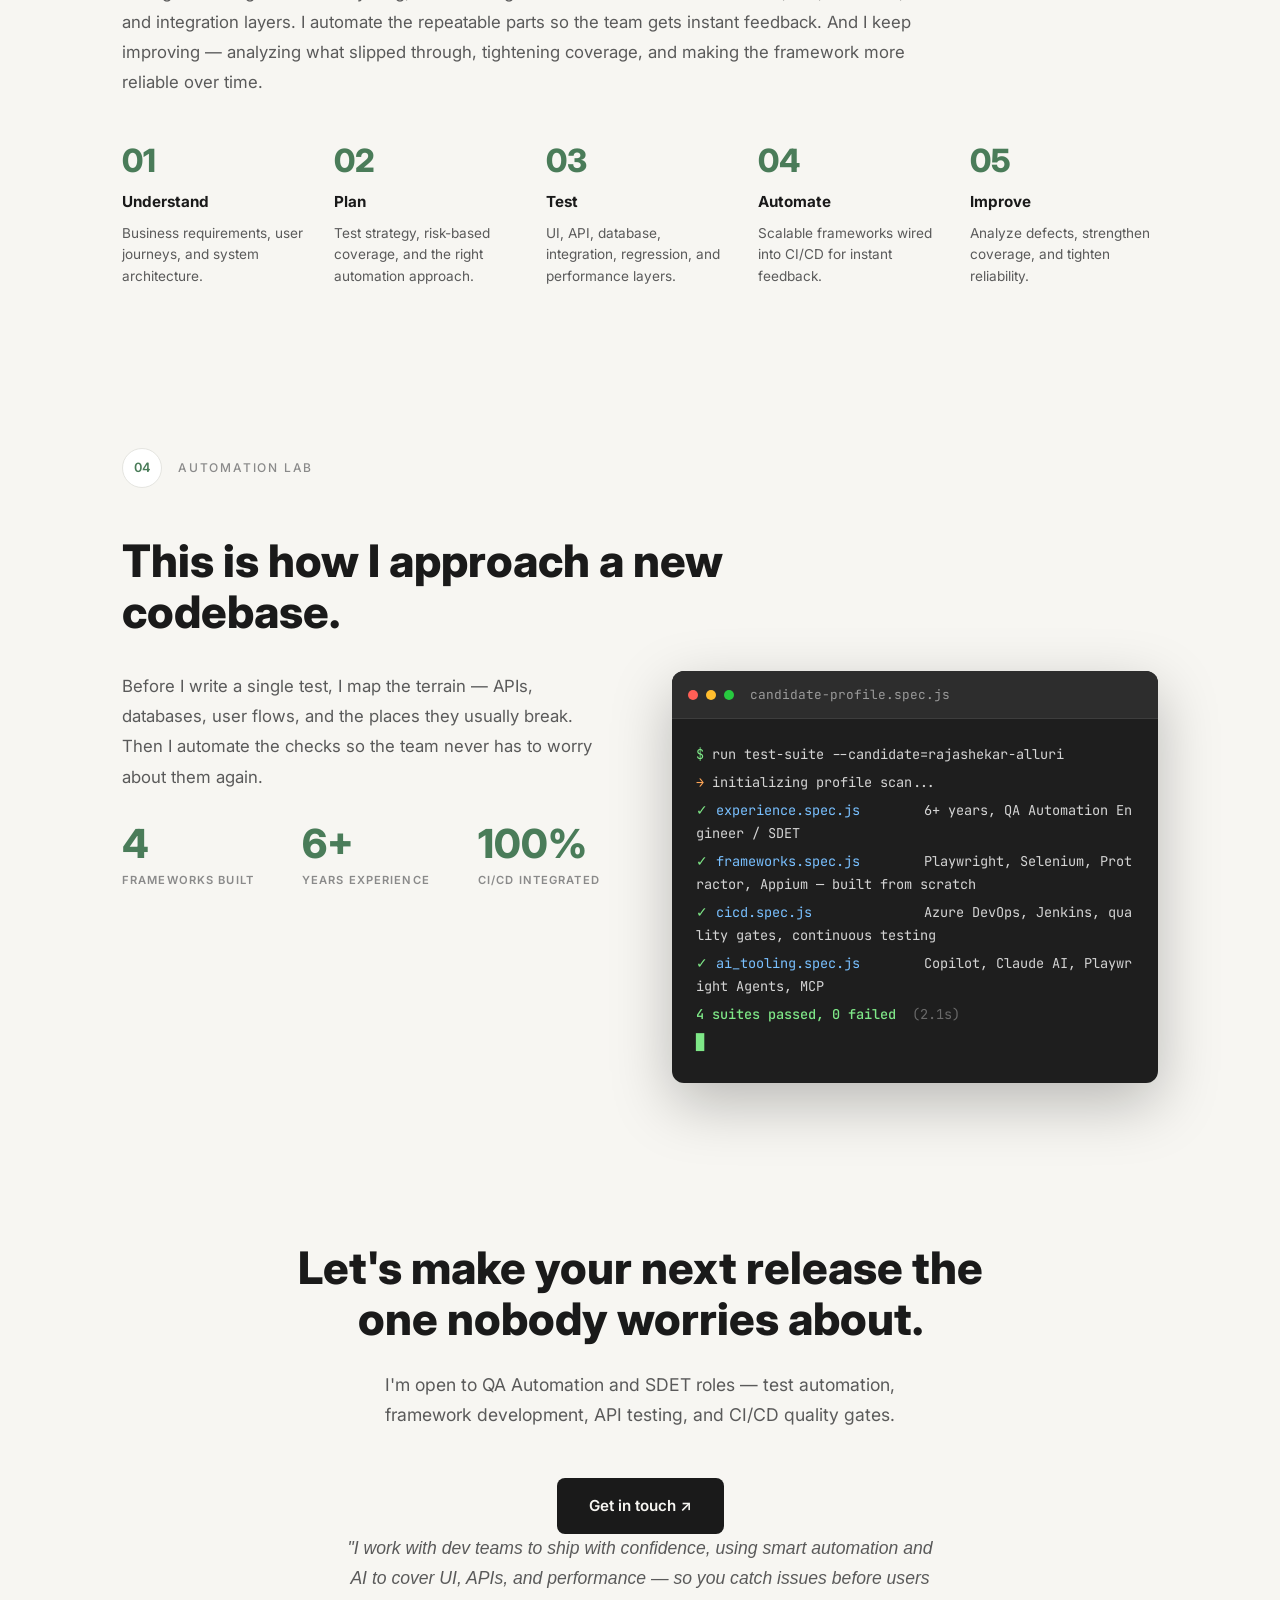
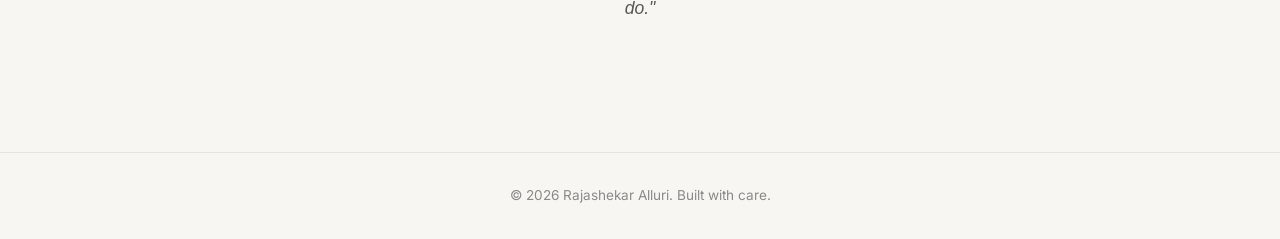
==== commit 8623e14d: "Add files via upload" ====
--- a/index.html
+++ b/index.html
@@ -4,43 +4,720 @@
     <meta charset="UTF-8">
     <meta name="viewport" content="width=device-width, initial-scale=1.0">
     <title>Rajashekar Alluri | QA Automation Engineer</title>
-
-    <!-- Fonts -->
     <link rel="preconnect" href="https://fonts.googleapis.com">
     <link rel="preconnect" href="https://fonts.gstatic.com" crossorigin>
     <link href="https://fonts.googleapis.com/css2?family=Inter:wght@300;400;500;600;700;800&family=JetBrains+Mono:wght@400;500&display=swap" rel="stylesheet">
-
-    <!-- SEO & Social -->
-    <meta name="description" content="QA Automation Engineer — I build robust UI, API & performance test automation and integrate quality gates into CI/CD.">
-    <meta property="og:title" content="Rajashekar Alluri | QA Automation Engineer">
-    <meta property="og:description" content="I build robust UI, API & performance test automation and integrate quality gates into CI/CD.">
-    <meta property="og:type" content="website">
-    <meta property="og:url" content="https://rajashekarreddy4848.github.io/">
-    <meta property="og:image" content="/og-image.png">
-    <meta name="twitter:card" content="summary_large_image">
-
-    <link rel="icon" href="/favicon.ico">
-    <meta name="theme-color" content="#f7f6f2">
-
-    <!-- External stylesheet -->
-    <link rel="stylesheet" href="/styles.css">
+    <style>
+        :root {
+            --bg: #f7f6f2;
+            --bg-card: #ffffff;
+            --text-primary: #1a1a1a;
+            --text-secondary: #5a5a5a;
+            --text-muted: #8a8a8a;
+            --accent: #4a7c59;
+            --accent-light: #e8f0eb;
+            --border: #e5e5e0;
+            --terminal-bg: #1e1e1e;
+            --terminal-text: #d4d4d4;
+            --terminal-green: #7ee787;
+            --terminal-yellow: #ffa657;
+            --terminal-red: #ff7b72;
+            --terminal-blue: #79c0ff;
+        }
+
+        * {
+            margin: 0;
+            padding: 0;
+            box-sizing: border-box;
+        }
+
+        body {
+            font-family: 'Inter', -apple-system, BlinkMacSystemFont, sans-serif;
+            background-color: var(--bg);
+            color: var(--text-primary);
+            line-height: 1.6;
+            -webkit-font-smoothing: antialiased;
+        }
+
+        /* Navigation */
+        nav {
+            position: fixed;
+            top: 0;
+            left: 0;
+            right: 0;
+            z-index: 100;
+            background: rgba(247, 246, 242, 0.92);
+            backdrop-filter: blur(12px);
+            border-bottom: 1px solid var(--border);
+        }
+
+        .nav-container {
+            max-width: 1200px;
+            margin: 0 auto;
+            padding: 1rem 2rem;
+            display: flex;
+            justify-content: space-between;
+            align-items: center;
+        }
+
+        .nav-logo {
+            font-weight: 700;
+            font-size: 0.9rem;
+            letter-spacing: 0.05em;
+            text-transform: uppercase;
+            color: var(--text-primary);
+            text-decoration: none;
+        }
+
+        .nav-links {
+            display: flex;
+            gap: 2rem;
+            list-style: none;
+        }
+
+        .nav-links a {
+            text-decoration: none;
+            color: var(--text-secondary);
+            font-size: 0.85rem;
+            font-weight: 500;
+            letter-spacing: 0.02em;
+            transition: color 0.2s;
+        }
+
+        .nav-links a:hover {
+            color: var(--accent);
+        }
+
+        .nav-cta {
+            background: var(--text-primary);
+            color: var(--bg) !important;
+            padding: 0.5rem 1.2rem;
+            border-radius: 6px;
+            font-size: 0.8rem;
+            font-weight: 600;
+        }
+
+        .nav-cta:hover {
+            background: var(--accent);
+        }
+
+        /* Sections */
+        section {
+            max-width: 1100px;
+            margin: 0 auto;
+            padding: 6rem 2rem 4rem;
+        }
+
+        .section-header {
+            display: flex;
+            align-items: center;
+            gap: 1rem;
+            margin-bottom: 3rem;
+        }
+
+        .section-number {
+            width: 40px;
+            height: 40px;
+            border-radius: 50%;
+            border: 1px solid var(--border);
+            display: flex;
+            align-items: center;
+            justify-content: center;
+            font-size: 0.8rem;
+            font-weight: 600;
+            color: var(--accent);
+            background: var(--bg-card);
+        }
+
+        .section-label {
+            font-size: 0.75rem;
+            font-weight: 500;
+            letter-spacing: 0.15em;
+            text-transform: uppercase;
+            color: var(--text-muted);
+        }
+
+        .section-title {
+            font-size: 2.8rem;
+            font-weight: 800;
+            line-height: 1.15;
+            color: var(--text-primary);
+            margin-top: 0.5rem;
+            max-width: 700px;
+        }
+
+        /* Hero */
+        .hero {
+            padding-top: 10rem;
+            padding-bottom: 4rem;
+        }
+
+        .hero-label {
+            font-size: 0.75rem;
+            font-weight: 600;
+            letter-spacing: 0.15em;
+            text-transform: uppercase;
+            color: var(--text-muted);
+            margin-bottom: 1.5rem;
+        }
+
+        .hero h1 {
+            font-size: 3.2rem;
+            font-weight: 800;
+            line-height: 1.1;
+            margin-bottom: 1.5rem;
+            max-width: 800px;
+        }
+
+        .hero-subtitle {
+            font-size: 1.25rem;
+            color: var(--text-secondary);
+            max-width: 600px;
+            line-height: 1.6;
+            font-weight: 400;
+        }
+
+        .hero-cta {
+            margin-top: 2.5rem;
+            display: inline-flex;
+            align-items: center;
+            gap: 0.5rem;
+            background: var(--text-primary);
+            color: var(--bg);
+            padding: 0.9rem 1.8rem;
+            border-radius: 8px;
+            text-decoration: none;
+            font-weight: 600;
+            font-size: 0.9rem;
+            transition: all 0.2s;
+        }
+
+        .hero-cta:hover {
+            background: var(--accent);
+            transform: translateY(-1px);
+        }
+
+        /* Stats Row */
+        .stats-row {
+            display: grid;
+            grid-template-columns: repeat(4, 1fr);
+            gap: 2rem;
+            margin-top: 4rem;
+            padding-top: 3rem;
+            border-top: 1px solid var(--border);
+        }
+
+        .stat-item {
+            text-align: left;
+        }
+
+        .stat-number {
+            font-size: 2.5rem;
+            font-weight: 800;
+            color: var(--accent);
+            line-height: 1;
+            margin-bottom: 0.5rem;
+        }
+
+        .stat-label {
+            font-size: 0.75rem;
+            font-weight: 600;
+            letter-spacing: 0.1em;
+            text-transform: uppercase;
+            color: var(--text-muted);
+        }
+
+        /* About */
+        .about-grid {
+            display: grid;
+            grid-template-columns: 1fr 1fr;
+            gap: 4rem;
+            align-items: start;
+        }
+
+        .about-left .section-title {
+            font-size: 2.4rem;
+        }
+
+        .about-right p {
+            font-size: 1.05rem;
+            color: var(--text-secondary);
+            line-height: 1.8;
+            margin-bottom: 1.5rem;
+        }
+
+        .about-link {
+            display: inline-flex;
+            align-items: center;
+            gap: 0.4rem;
+            color: var(--accent);
+            text-decoration: none;
+            font-weight: 600;
+            font-size: 0.9rem;
+            margin-top: 1rem;
+        }
+
+        .about-link:hover {
+            text-decoration: underline;
+        }
+
+        /* Expertise Cards */
+        .expertise-grid {
+            display: grid;
+            grid-template-columns: repeat(3, 1fr);
+            gap: 1.5rem;
+            margin-top: 2rem;
+        }
+
+        .expertise-card {
+            background: var(--bg-card);
+            border: 1px solid var(--border);
+            border-radius: 16px;
+            padding: 2rem;
+            transition: all 0.3s ease;
+        }
+
+        .expertise-card:hover {
+            transform: translateY(-4px);
+            box-shadow: 0 12px 40px rgba(0,0,0,0.06);
+            border-color: var(--accent);
+        }
+
+        .card-number {
+            font-size: 0.8rem;
+            font-weight: 600;
+            color: var(--text-muted);
+            margin-bottom: 1rem;
+            font-family: 'JetBrains Mono', monospace;
+        }
+
+        .card-title {
+            font-size: 1.2rem;
+            font-weight: 700;
+            margin-bottom: 1rem;
+            color: var(--text-primary);
+        }
+
+        .card-tags {
+            font-size: 0.85rem;
+            color: var(--text-secondary);
+            line-height: 1.8;
+            font-family: 'JetBrains Mono', monospace;
+        }
+
+        .card-tags span {
+            display: inline;
+        }
+
+        .card-tags span::after {
+            content: " · ";
+            color: var(--text-muted);
+        }
+
+        .card-tags span:last-child::after {
+            content: "";
+        }
+
+        /* Experience */
+        .experience-list {
+            display: flex;
+            flex-direction: column;
+            gap: 0;
+            margin-top: 2rem;
+            position: relative;
+            padding-left: 2.5rem;
+        }
+
+        .experience-list::before {
+            content: "";
+            position: absolute;
+            left: 7px;
+            top: 8px;
+            bottom: 8px;
+            width: 2px;
+            background: var(--border);
+        }
+
+        .experience-item {
+            position: relative;
+            padding-bottom: 3rem;
+        }
+
+        .experience-item:last-child {
+            padding-bottom: 0;
+        }
+
+        .experience-item::before {
+            content: "";
+            position: absolute;
+            left: -2.5rem;
+            top: 6px;
+            width: 16px;
+            height: 16px;
+            border-radius: 50%;
+            background: var(--bg);
+            border: 3px solid var(--accent);
+        }
+
+        .experience-item.passed::before {
+            border-color: var(--border);
+        }
+
+        .experience-item.running::before {
+            background: var(--accent);
+            box-shadow: 0 0 0 4px var(--accent-light);
+        }
+
+        .exp-header {
+            display: flex;
+            flex-wrap: wrap;
+            align-items: center;
+            gap: 0.8rem;
+            margin-bottom: 0.3rem;
+        }
+
+        .exp-status {
+            font-family: 'JetBrains Mono', monospace;
+            font-size: 0.72rem;
+            font-weight: 600;
+            letter-spacing: 0.06em;
+            text-transform: uppercase;
+            padding: 0.28rem 0.7rem;
+            border-radius: 999px;
+            margin-left: auto;
+        }
+        .exp-status.running { background: var(--accent-light); color: var(--accent); }
+        .exp-status.running::before { content: "● "; }
+        .exp-status.passed { background: #ececea; color: var(--text-muted); }
+
+        .exp-meta {
+            font-family: 'JetBrains Mono', monospace;
+            font-size: 0.82rem;
+            color: var(--text-muted);
+            margin-bottom: 1.2rem;
+        }
+
+        .exp-title {
+            font-size: 1.35rem;
+            font-weight: 700;
+            color: var(--text-primary);
+        }
+
+        .exp-company {
+            font-size: 0.8rem;
+            color: var(--accent);
+            font-weight: 600;
+            background: var(--accent-light);
+            padding: 0.3rem 0.8rem;
+            border-radius: 999px;
+            letter-spacing: 0.02em;
+        }
+
+        .exp-desc {
+            font-size: 1rem;
+            color: var(--text-secondary);
+            line-height: 1.8;
+            max-width: 800px;
+            margin-bottom: 1.2rem;
+        }
+
+        .exp-bullets {
+            list-style: none;
+            padding: 0;
+            margin: 0 0 1.2rem;
+            max-width: 800px;
+        }
+        .exp-bullets li {
+            position: relative;
+            padding-left: 1.7rem;
+            margin-bottom: 0.7rem;
+            color: var(--text-secondary);
+            line-height: 1.7;
+        }
+        .exp-bullets li::before {
+            content: "✓";
+            position: absolute;
+            left: 0;
+            color: var(--accent);
+            font-weight: 700;
+        }
+
+        .exp-tags {
+            display: flex;
+            flex-wrap: wrap;
+            gap: 0.5rem;
+        }
+
+        .exp-tags span {
+            font-family: 'JetBrains Mono', monospace;
+            font-size: 0.78rem;
+            color: var(--text-secondary);
+            background: var(--bg-card);
+            border: 1px solid var(--border);
+            padding: 0.3rem 0.7rem;
+            border-radius: 6px;
+        }
+
+        /* Work / Projects */
+        .work-grid {
+            display: grid;
+            grid-template-columns: repeat(3, 1fr);
+            gap: 2rem;
+            margin-top: 2rem;
+        }
+
+        .work-card {
+            background: var(--bg-card);
+            border: 1px solid var(--border);
+            border-radius: 16px;
+            padding: 2rem;
+            transition: all 0.3s ease;
+        }
+
+        .work-card:hover {
+            transform: translateY(-4px);
+            box-shadow: 0 12px 40px rgba(0,0,0,0.06);
+        }
+
+        .work-title {
+            font-size: 1.1rem;
+            font-weight: 700;
+            margin-bottom: 0.8rem;
+        }
+
+        .work-desc {
+            font-size: 0.95rem;
+            color: var(--text-secondary);
+            line-height: 1.7;
+        }
+
+        /* Process */
+        .process-steps {
+            display: grid;
+            grid-template-columns: repeat(5, 1fr);
+            gap: 1.5rem;
+            margin-top: 3rem;
+        }
+
+        .process-step {
+            text-align: left;
+        }
+
+        .step-number {
+            font-size: 2rem;
+            font-weight: 800;
+            color: var(--accent);
+            margin-bottom: 0.8rem;
+            line-height: 1;
+        }
+
+        .step-title {
+            font-size: 0.95rem;
+            font-weight: 700;
+            margin-bottom: 0.5rem;
+        }
+
+        .step-desc {
+            font-size: 0.85rem;
+            color: var(--text-secondary);
+            line-height: 1.6;
+        }
+
+        /* Automation Lab */
+        .lab-grid {
+            display: grid;
+            grid-template-columns: 1fr 1fr;
+            gap: 4rem;
+            align-items: start;
+            margin-top: 2rem;
+        }
+
+        .lab-left p {
+            font-size: 1.05rem;
+            color: var(--text-secondary);
+            line-height: 1.8;
+            margin-bottom: 2rem;
+        }
+
+        .lab-stats {
+            display: flex;
+            gap: 3rem;
+        }
+
+        .lab-stat {
+            text-align: left;
+        }
+
+        .lab-stat-num {
+            font-size: 2.5rem;
+            font-weight: 800;
+            color: var(--accent);
+            line-height: 1;
+        }
+
+        .lab-stat-label {
+            font-size: 0.7rem;
+            font-weight: 600;
+            letter-spacing: 0.1em;
+            text-transform: uppercase;
+            color: var(--text-muted);
+            margin-top: 0.5rem;
+        }
+
+        /* Terminal */
+        .terminal {
+            background: var(--terminal-bg);
+            border-radius: 12px;
+            overflow: hidden;
+            box-shadow: 0 20px 60px rgba(0,0,0,0.25);
+            font-family: 'JetBrains Mono', monospace;
+            font-size: 0.85rem;
+            line-height: 1.7;
+        }
+
+        .terminal-header {
+            background: #2d2d2d;
+            padding: 0.8rem 1rem;
+            display: flex;
+            align-items: center;
+            gap: 0.5rem;
+            border-bottom: 1px solid #3d3d3d;
+        }
+
+        .terminal-dot {
+            width: 10px;
+            height: 10px;
+            border-radius: 50%;
+        }
+
+        .dot-red { background: #ff5f56; }
+        .dot-yellow { background: #ffbd2e; }
+        .dot-green { background: #27c93f; }
+
+        .terminal-filename {
+            margin-left: 0.5rem;
+            color: #9a9a9a;
+            font-size: 0.8rem;
+        }
+
+        .terminal-body {
+            padding: 1.5rem;
+            color: var(--terminal-text);
+        }
+
+        .terminal-line {
+            margin-bottom: 0.3rem;
+            white-space: pre-wrap;
+            word-break: break-all;
+        }
+
+        .term-prompt { color: var(--terminal-green); }
+        .term-arrow { color: var(--terminal-yellow); }
+        .term-check { color: var(--terminal-green); }
+        .term-file { color: var(--terminal-blue); }
+        .term-pass { color: var(--terminal-green); font-weight: 500; }
+        .term-dim { color: #6a6a6a; }
+
+        /* Contact */
+        .contact-section {
+            text-align: center;
+            padding-bottom: 6rem;
+        }
+
+        .contact-section .section-title {
+            margin: 0 auto 1.5rem;
+            max-width: 700px;
+        }
+
+        .contact-section p {
+            font-size: 1.1rem;
+            color: var(--text-secondary);
+            max-width: 600px;
+            margin: 0 auto 2rem;
+            line-height: 1.7;
+        }
+
+        .contact-quote {
+            font-style: italic;
+            color: var(--text-muted);
+            font-size: 1rem;
+            max-width: 700px;
+            margin: 2rem auto 0;
+            line-height: 1.7;
+        }
+
+        .contact-btn {
+            display: inline-flex;
+            align-items: center;
+            gap: 0.5rem;
+            background: var(--text-primary);
+            color: var(--bg);
+            padding: 1rem 2rem;
+            border-radius: 8px;
+            text-decoration: none;
+            font-weight: 600;
+            font-size: 0.95rem;
+            transition: all 0.2s;
+            margin-top: 1rem;
+        }
+
+        .contact-btn:hover {
+            background: var(--accent);
+            transform: translateY(-2px);
+        }
+
+        /* Footer */
+        footer {
+            text-align: center;
+            padding: 2rem;
+            border-top: 1px solid var(--border);
+            color: var(--text-muted);
+            font-size: 0.85rem;
+        }
+
+        /* Responsive */
+        @media (max-width: 900px) {
+            .about-grid,
+            .lab-grid {
+                grid-template-columns: 1fr;
+            }
+            .expertise-grid,
+            .work-grid {
+                grid-template-columns: 1fr;
+            }
+            .process-steps {
+                grid-template-columns: 1fr;
+            }
+            .stats-row {
+                grid-template-columns: repeat(2, 1fr);
+            }
+            .hero h1 {
+                font-size: 2.2rem;
+            }
+            .section-title {
+                font-size: 2rem;
+            }
+            .nav-links {
+                display: none;
+            }
+        }
+    </style>
 </head>
 <body>
-
-<a class="skip-link" href="#home">Skip to content</a>
 
     <!-- Navigation -->
     <nav>
         <div class="nav-container">
             <a href="#" class="nav-logo">Rajashekar Alluri</a>
-            <button id="nav-toggle" aria-expanded="false" aria-controls="nav-links">Menu</button>
-            <ul class="nav-links" id="nav-links">
+            <ul class="nav-links">
                 <li><a href="#about">About</a></li>
                 <li><a href="#expertise">Expertise</a></li>
                 <li><a href="#experience">Experience</a></li>
                 <li><a href="#work">Work</a></li>
+                <li><a href="#certifications">Certifications</a></li>
                 <li><a href="#approach">Approach</a></li>
                 <li><a href="#contact" class="nav-cta">Get in touch</a></li>
+                <li><a href="Rajashekar_Alluri_Resume.pdf" class="nav-cta" target="_blank">Resume ↓</a></li>
             </ul>
         </div>
     </nav>
@@ -50,20 +727,23 @@
         <div class="hero-label">QA Automation Engineer · SDET</div>
         <h1>I help teams ship faster by making sure nothing breaks behind the scenes.</h1>
         <p class="hero-subtitle">I build test automation frameworks — UI, API, and performance — so releases aren't a guessing game.</p>
-        <a href="#experience" class="hero-cta">My professional journey ↗</a>
+        <div>
+            <a href="#experience" class="hero-cta">My professional journey ↗</a>
+            <a href="Rajashekar_Alluri_Resume.pdf" class="hero-cta" style="background: transparent; color: var(--text-primary); border: 1px solid var(--border); margin-left: 0.8rem;" target="_blank">Download Resume ↓</a>
+        </div>
 
         <div class="stats-row">
             <div class="stat-item">
-                <div class="stat-number">End-to-End</div>
-                <div class="stat-label">QA & Automation</div>
+                <div class="stat-number">6+</div>
+                <div class="stat-label">Years Experience</div>
             </div>
             <div class="stat-item">
-                <div class="stat-number">Framework</div>
-                <div class="stat-label">Ownership</div>
+                <div class="stat-number">4</div>
+                <div class="stat-label">Frameworks Built</div>
             </div>
             <div class="stat-item">
-                <div class="stat-number">CI/CD</div>
-                <div class="stat-label">Quality Gates</div>
+                <div class="stat-number">100%</div>
+                <div class="stat-label">CI/CD Integrated</div>
             </div>
             <div class="stat-item">
                 <div class="stat-number">Cross-Functional</div>
@@ -83,8 +763,8 @@
                 <h2 class="section-title">I care about catching what breaks before a user ever sees it.</h2>
             </div>
             <div class="about-right">
-                <p>My career is built on a strong manual testing foundation — writing test cases and running regression, integration, and UAT cycles across QA, staging, and production — before automation became the default approach.</p>
-                <p>That grounding still shapes how I test today: I built frameworks with Selenium and Protractor, tested mobile apps with Appium, and ran cross-browser validation on BrowserStack and Sauce Labs.</p>
+                <p>My career is built on a strong manual testing foundation — writing test cases and running regression, integration, and UAT cycles across QA, staging, and production — before I moved into building test automation end-to-end.</p>
+                <p>That grounding still shapes how I test today: I built frameworks with Selenium and Protractor, tested mobile apps with Appium, and ran cross-browser validation on BrowserStack and Sauce Labs. Later, I expanded into API testing with Postman and REST Assured, and backend load testing with JMeter.</p>
                 <p>Now I design Playwright and Cucumber BDD frameworks, and use GitHub Copilot and Claude to move faster — without ever cutting corners on quality.</p>
                 <a href="#experience" class="about-link">My professional journey ↗</a>
             </div>
@@ -153,14 +833,13 @@
                 <div class="card-tags">
                     <span>GitHub Copilot</span>
                     <span>Claude AI</span>
-                    <span>ChatGPT</span>
                     <span>AI Agent Development</span>
                 </div>
             </div>
         </div>
     </section>
 
-    <!-- Experience (restored from original) -->
+    <!-- Experience -->
     <section id="experience">
         <div class="section-header">
             <div class="section-number"></div>
@@ -171,15 +850,16 @@
         <div class="experience-list">
             <div class="experience-item running">
                 <div class="exp-header">
-                    <div class="exp-title">Quality Automation Engineer</div>
+                    <div class="exp-title">Sr QA Automation Engineer</div>
                     <div class="exp-company">D&C Info LLC</div>
                     <div class="exp-status running">Running</div>
                 </div>
                 <div class="exp-meta">Aug 2024 – Present</div>
                 <ul class="exp-bullets">
-                    <li>Implemented a modern end-to-end testing framework using Playwright, leveraging its auto-wait functionality and network interception capabilities to reduce test flakiness across critical flows.</li>
+                    <li>Implemented a modern end-to-end testing framework using Playwright, leveraging its auto-wait functionality and network interception capabilities to reduce test flakiness compared to legacy Selenium suites.</li>
                     <li>Used Playwright's Codegen and Trace Viewer to rapidly develop and debug complex user flows, significantly reducing script development time alongside GitHub Copilot workflows.</li>
                     <li>Designed cross-browser execution suites for Chromium, Firefox, and WebKit using Playwright, ensuring consistent application behavior across all modern rendering engines.</li>
+                    <li>Utilized GitHub Copilot in VS Code to write automation scripts, generating test scripts efficiently and reducing development time.</li>
                 </ul>
                 <div class="exp-tags">
                     <span>Playwright</span>
@@ -197,12 +877,12 @@
                     <div class="exp-status passed">Passed</div>
                 </div>
                 <div class="exp-meta">Mar 2020 – Mar 2023 · Phase 2</div>
-                <p class="exp-desc">On a Tech Mahindra client engagement, I worked on <strong>Mindspark</strong> — an AI-powered adaptive learning platform that personalizes Maths, English, and science content for K-10 students.</p>
+                <p class="exp-desc">On a Tech Mahindra client engagement, I worked on <strong>Mindspark</strong> — an AI-powered adaptive learning platform that personalizes Maths, English, and Science practice for K-10 students.</p>
                 <ul class="exp-bullets">
-                    <li>Developed and maintained a Protractor-based UI automation framework using Selenium WebDriver and JavaScript, implementing Page Object Model (POM) and reusable components to reduce duplication and improve reliability.</li>
+                    <li>Developed and maintained a Protractor-based UI automation framework using Selenium WebDriver and JavaScript, implementing Page Object Model (POM) and reusable components to automate end-to-end student workflows.</li>
                     <li>Automated functional and regression testing for Lite and Standard user tiers, validating feature availability across different student grades and profiles.</li>
                     <li>Automated validation of authentication flows — login, text/picture password, no-password, reset, and change-password workflows.</li>
-                    <li>Performed REST API testing with Postman on backend microservices, validating endpoints like GetSchoolSettings, GetClassUsageReport, and DownloadClassUsageReport — covering positive and negative scenarios.</li>
+                    <li>Performed REST API testing with Postman on backend microservices, validating endpoints like GetSchoolSettings, GetClassUsageReport, and DownloadClassUsageReport — covering response payloads, status codes, and business data.</li>
                     <li>Ran positive and negative API testing to validate parameter handling, missing data, and error responses across different user configurations.</li>
                     <li>Correlated UI behavior with backend API responses to catch data-consistency defects, and tracked regression testing and defect resolution in JIRA across staging and live environments.</li>
                 </ul>
@@ -255,14 +935,36 @@
 
             <div class="experience-item passed">
                 <div class="exp-header">
-                    <div class="exp-title">Master's, Computer Science</div>
-                    <div class="exp-company">Rivier University · 2023 – 2024</div>
-                </div>
-            </div>
-
-            <!-- Restored earlier experience entries (pre-2019) if present in original -->
-            <!-- If you had more roles earlier than 2019 in the original site, tell me and I will append them here exactly as before. -->
-
+                    <div class="exp-title">Master of Science, Computer Science</div>
+                    <div class="exp-company">Rivier University, Nashua, NH</div>
+                </div>
+            </div>
+            <div class="experience-item passed">
+                <div class="exp-header">
+                    <div class="exp-title">Bachelor of Science, Computer Science</div>
+                    <div class="exp-company">Satavahana University, Telangana, India</div>
+                </div>
+            </div>
+        </div>
+    </section>
+
+    <!-- Certifications -->
+    <section id="certifications">
+        <div class="section-header">
+            <div class="section-number"></div>
+            <div class="section-label">Certifications</div>
+        </div>
+        <h2 class="section-title">Always learning the next tool.</h2>
+
+        <div class="work-grid">
+            <div class="work-card">
+                <div class="work-title">🏆 GitHub Copilot Fundamentals — Part 1 of 2</div>
+                <p class="work-desc"><a href="https://learn.microsoft.com/en-in/training/paths/copilot/" target="_blank">learn.microsoft.com ↗</a></p>
+            </div>
+            <div class="work-card">
+                <div class="work-title">🏆 GitHub Copilot Fundamentals — Part 2 of 2</div>
+                <p class="work-desc"><a href="https://learn.microsoft.com/en-in/training/paths/gh-copilot-2/" target="_blank">learn.microsoft.com ↗</a></p>
+            </div>
         </div>
     </section>
 
@@ -277,15 +979,29 @@
         <div class="work-grid">
             <div class="work-card">
                 <div class="work-title">VolunteerMark</div>
-                <p class="work-desc">A volunteer management platform used by nonprofits and schools to handle recruiting, scheduling, and hour tracking. I owned testing end-to-end — from manual smoke to automated regression.</p>
+                <p class="work-desc">A volunteer management platform used by nonprofits and schools to handle recruiting, scheduling, and hour tracking. I owned testing end-to-end — from manual QA to automation with Selenium and Protractor — making sure every release was stable enough for real-world use.</p>
+                <div class="exp-tags" style="margin-top: 1rem;">
+                    <span>Selenium</span>
+                    <span>Protractor</span>
+                    <span>Manual Testing</span>
+                </div>
             </div>
             <div class="work-card">
                 <div class="work-title">Kite Assessments</div>
-                <p class="work-desc">A large-scale student testing platform built for accessibility. I moved the team from manual testing to automated coverage using Selenium WebDriver and Cucumber BDD.</p>
+                <p class="work-desc">A large-scale student testing platform built for accessibility. I moved the team from manual testing to automated coverage using Selenium WebDriver and Cucumber BDD, cutting regression time and catching bugs before they reached classrooms.</p>
+                <div class="exp-tags" style="margin-top: 1rem;">
+                    <span>Selenium WebDriver</span>
+                    <span>Cucumber BDD</span>
+                </div>
             </div>
             <div class="work-card">
                 <div class="work-title">Mindspark</div>
-                <p class="work-desc">An AI-powered adaptive learning platform for K-10 students. I performed end-to-end testing — manual and automated with Protractor — plus API validation with Postman.</p>
+                <p class="work-desc">An AI-powered adaptive learning platform for K-10 students. I performed end-to-end testing — manual and automated with Protractor — plus API validation with Postman and REST Assured, and load testing with JMeter to ensure the platform stayed responsive during peak school hours.</p>
+                <div class="exp-tags" style="margin-top: 1rem;">
+                    <span>Protractor</span>
+                    <span>Postman</span>
+                    <span>REST Assured</span>
+                </div>
             </div>
         </div>
     </section>
@@ -297,7 +1013,7 @@
             <div class="section-label">Quality is a Process</div>
         </div>
         <h2 class="section-title">How I work</h2>
-        <p style="font-size: 1.05rem; color: var(--text-secondary); line-height: 1.8; max-width: 800px; margin-top: 1rem;">I start by understanding what the system is supposed to do and where it matters most to users. From there I plan risk-based coverage and implement automated checks that live in CI so teams get immediate feedback.</p>
+        <p style="font-size: 1.05rem; color: var(--text-secondary); line-height: 1.8; max-width: 800px; margin-top: 1rem;">I start by understanding what the system is supposed to do and where it usually breaks. Then I plan the right coverage — not everything, but the things that matter most. I test across UI, API, database, and integration layers. I automate the repeatable parts so the team gets instant feedback. And I keep improving — analyzing what slipped through, tightening coverage, and making the framework more reliable over time.</p>
 
         <div class="process-steps">
             <div class="process-step">
@@ -328,23 +1044,68 @@
         </div>
     </section>
 
+    <!-- Automation Lab -->
+    <section id="lab">
+        <div class="section-header">
+            <div class="section-number">04</div>
+            <div class="section-label">Automation Lab</div>
+        </div>
+        <h2 class="section-title">This is how I approach a new codebase.</h2>
+
+        <div class="lab-grid">
+            <div class="lab-left">
+                <p>Before I write a single test, I map the terrain — APIs, databases, user flows, and the places they usually break. Then I automate the checks so the team never has to worry about them again.</p>
+                <div class="lab-stats">
+                    <div class="lab-stat">
+                        <div class="lab-stat-num">4</div>
+                        <div class="lab-stat-label">Frameworks Built</div>
+                    </div>
+                    <div class="lab-stat">
+                        <div class="lab-stat-num">6+</div>
+                        <div class="lab-stat-label">Years Experience</div>
+                    </div>
+                    <div class="lab-stat">
+                        <div class="lab-stat-num">100%</div>
+                        <div class="lab-stat-label">CI/CD Integrated</div>
+                    </div>
+                </div>
+            </div>
+            <div class="lab-right">
+                <div class="terminal">
+                    <div class="terminal-header">
+                        <div class="terminal-dot dot-red"></div>
+                        <div class="terminal-dot dot-yellow"></div>
+                        <div class="terminal-dot dot-green"></div>
+                        <div class="terminal-filename">candidate-profile.spec.js</div>
+                    </div>
+                    <div class="terminal-body">
+                        <div class="terminal-line"><span class="term-prompt">$</span> run test-suite --candidate=rajashekar-alluri</div>
+                        <div class="terminal-line"><span class="term-arrow">→</span> initializing profile scan...</div>
+                        <div class="terminal-line"><span class="term-check">✓</span> <span class="term-file">experience.spec.js</span>        6+ years, QA Automation Engineer / SDET</div>
+                        <div class="terminal-line"><span class="term-check">✓</span> <span class="term-file">frameworks.spec.js</span>        Playwright, Selenium, Protractor, Appium — built from scratch</div>
+                        <div class="terminal-line"><span class="term-check">✓</span> <span class="term-file">cicd.spec.js</span>              Azure DevOps, Jenkins, quality gates, continuous testing</div>
+                        <div class="terminal-line"><span class="term-check">✓</span> <span class="term-file">ai_tooling.spec.js</span>        Copilot, Claude AI, Playwright Agents, MCP</div>
+                        <div class="terminal-line"></div>
+                        <div class="terminal-line"><span class="term-pass">4 suites passed, 0 failed</span>  <span class="term-dim">(2.1s)</span></div>
+                        <div class="terminal-line"><span class="term-pass">█</span></div>
+                    </div>
+                </div>
+            </div>
+        </div>
+    </section>
+
+    <!-- Contact -->
+    <section id="contact" class="contact-section">
+        <h2 class="section-title">Let's make your next release the one nobody worries about.</h2>
+        <p>I'm open to QA Automation and SDET roles — test automation, framework development, API testing, and CI/CD quality gates.</p>
+        <a href="mailto:shekarus28@gmail.com" class="contact-btn">Get in touch ↗</a>
+        <p class="contact-quote">"I work with dev teams to ship with confidence, using smart automation and AI to cover UI, APIs, and performance — so you catch issues before users do."</p>
+    </section>
+
     <!-- Footer -->
     <footer>
-        <div>© Rajashekar Alluri</div>
+        <p>© 2026 Rajashekar Alluri. Built with care.</p>
     </footer>
-
-<script>
-  (function () {
-    var btn = document.getElementById('nav-toggle');
-    var links = document.getElementById('nav-links');
-    if (!btn || !links) return;
-    btn.addEventListener('click', function () {
-      var expanded = btn.getAttribute('aria-expanded') === 'true';
-      btn.setAttribute('aria-expanded', String(!expanded));
-      links.classList.toggle('open');
-    });
-  })();
-</script>
 
 </body>
 </html>
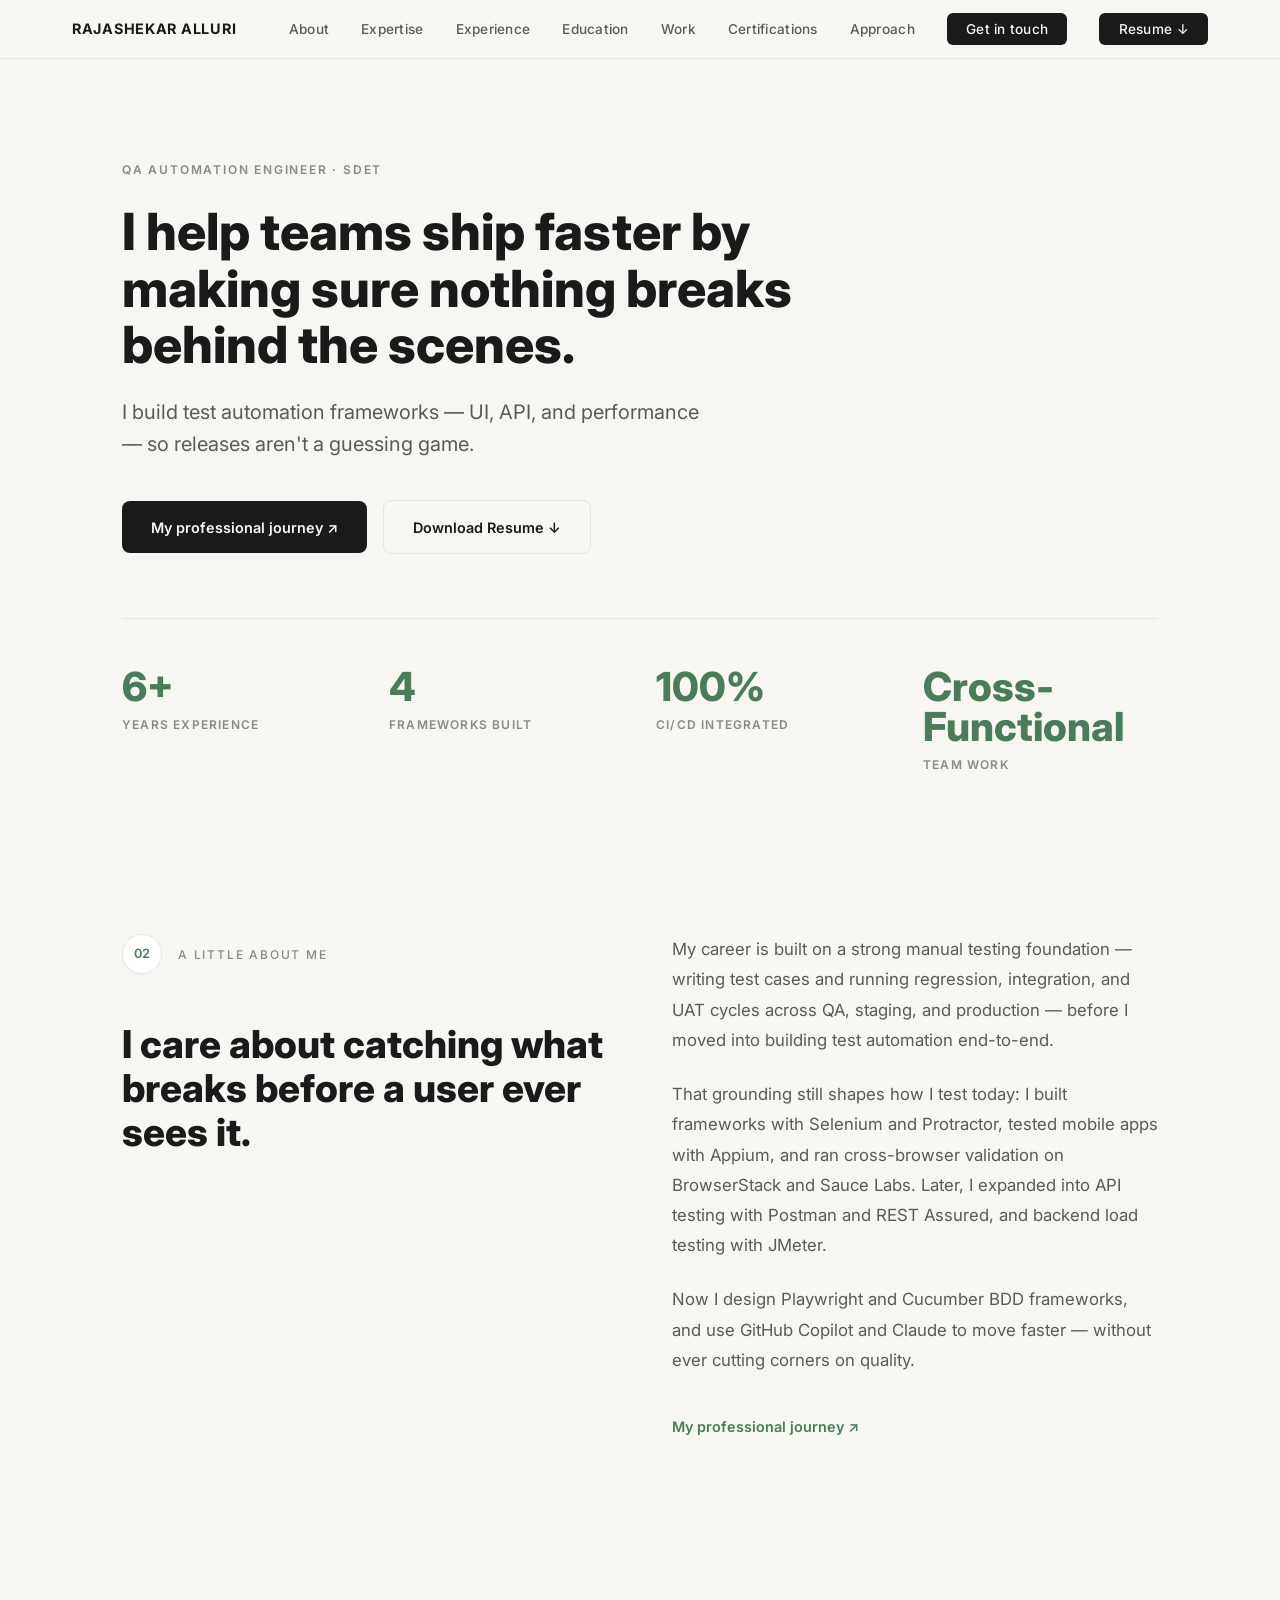
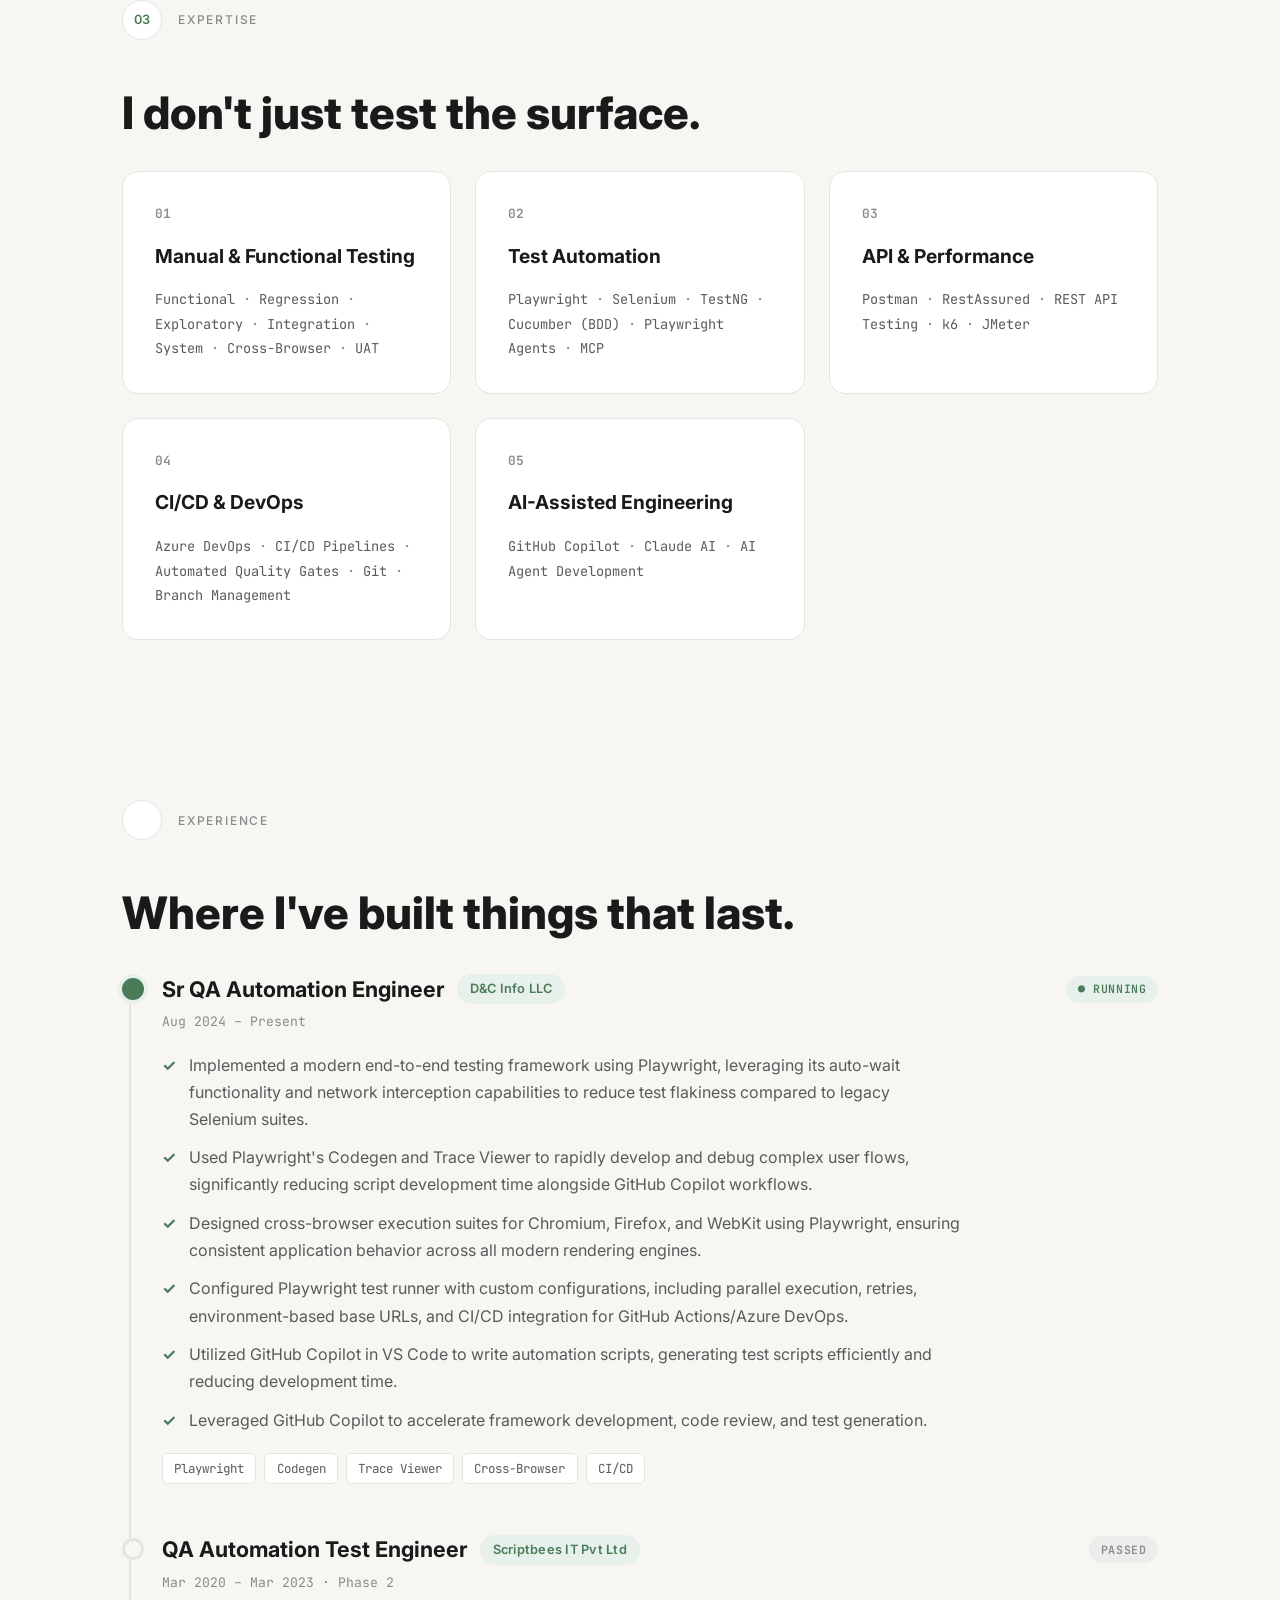
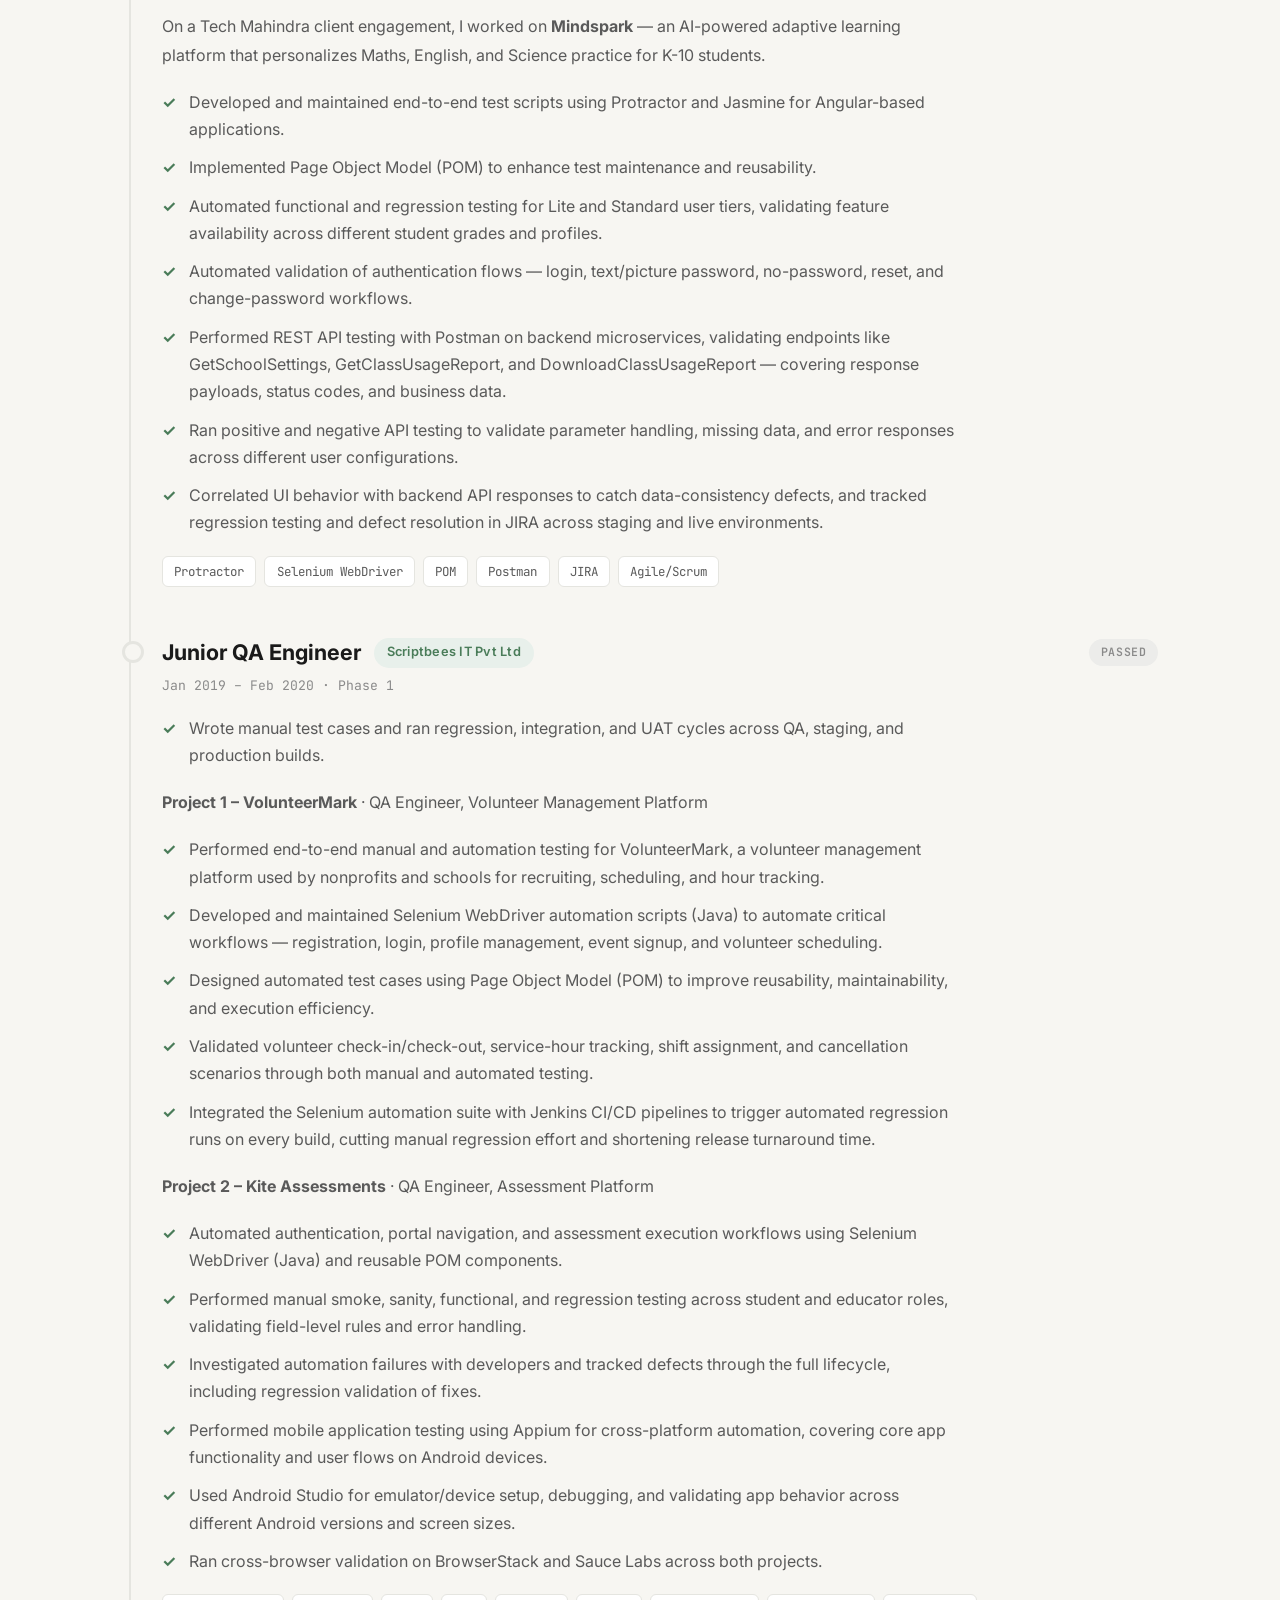
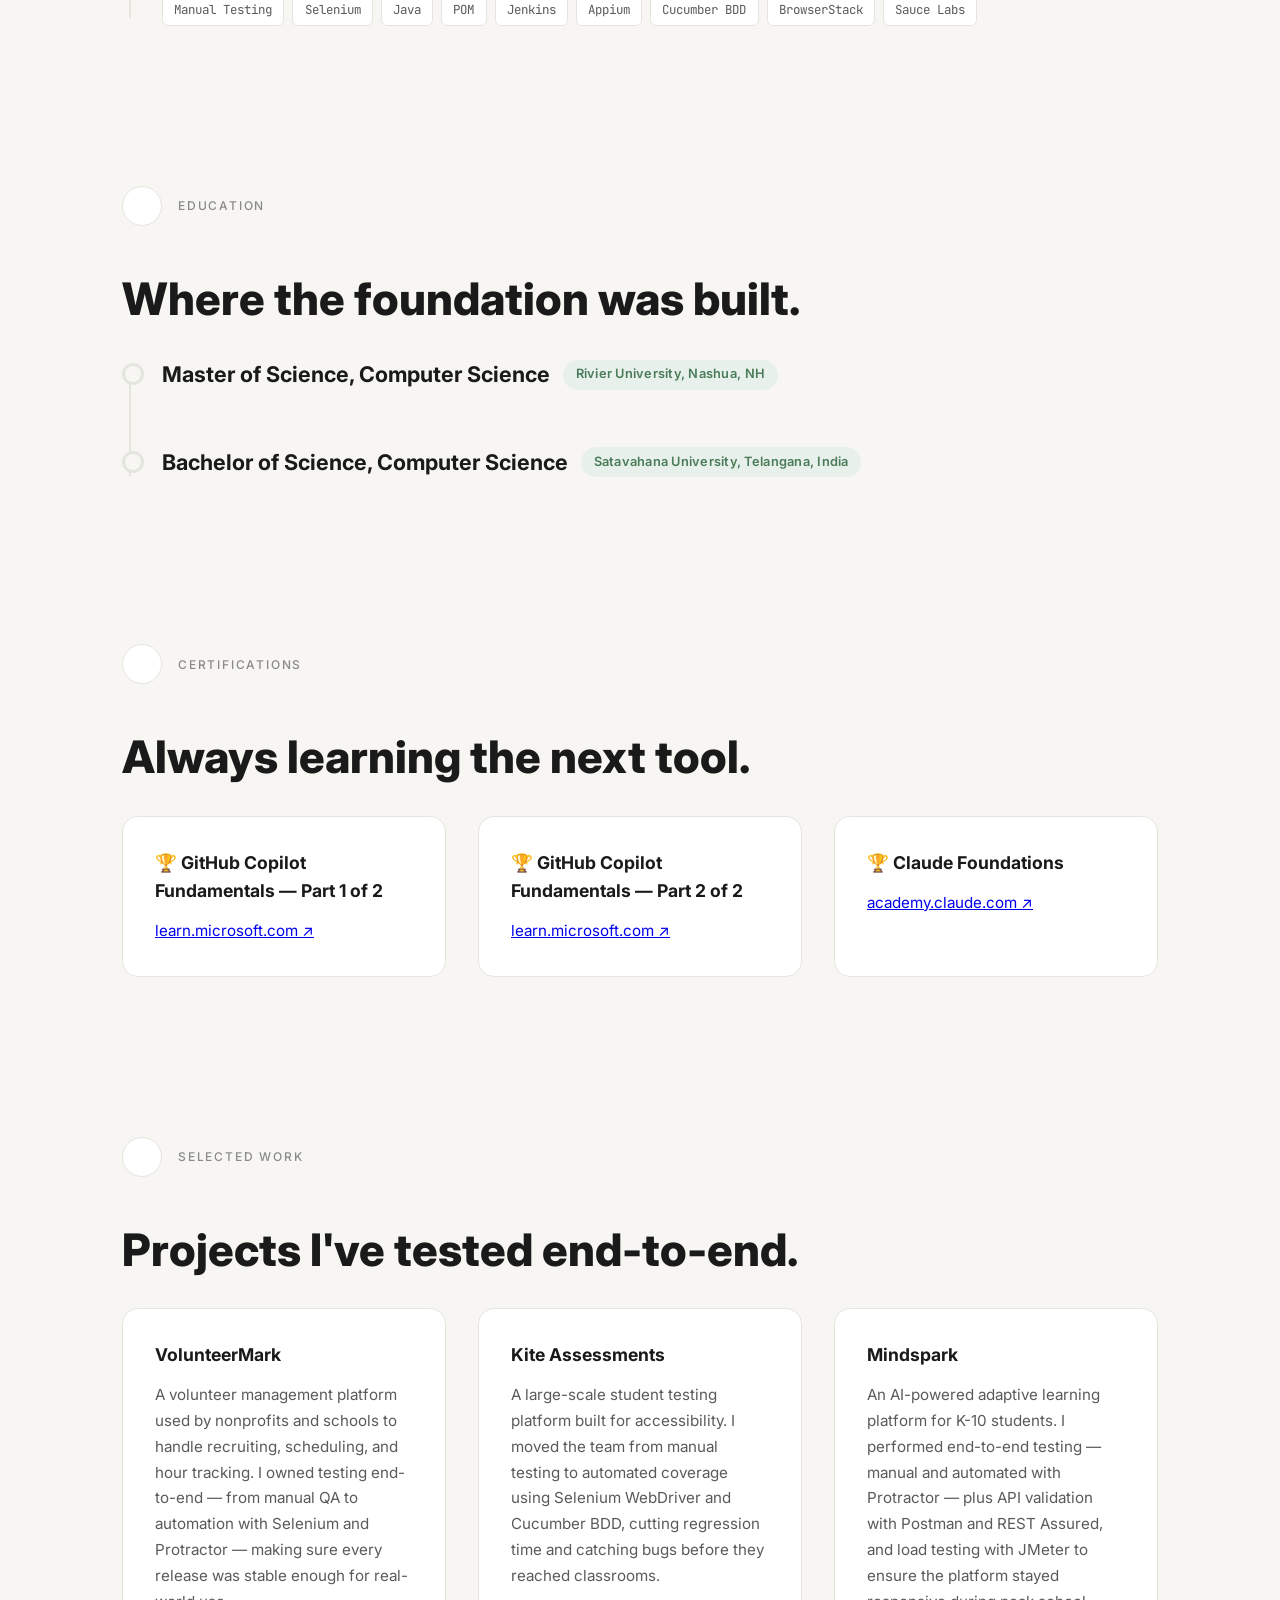
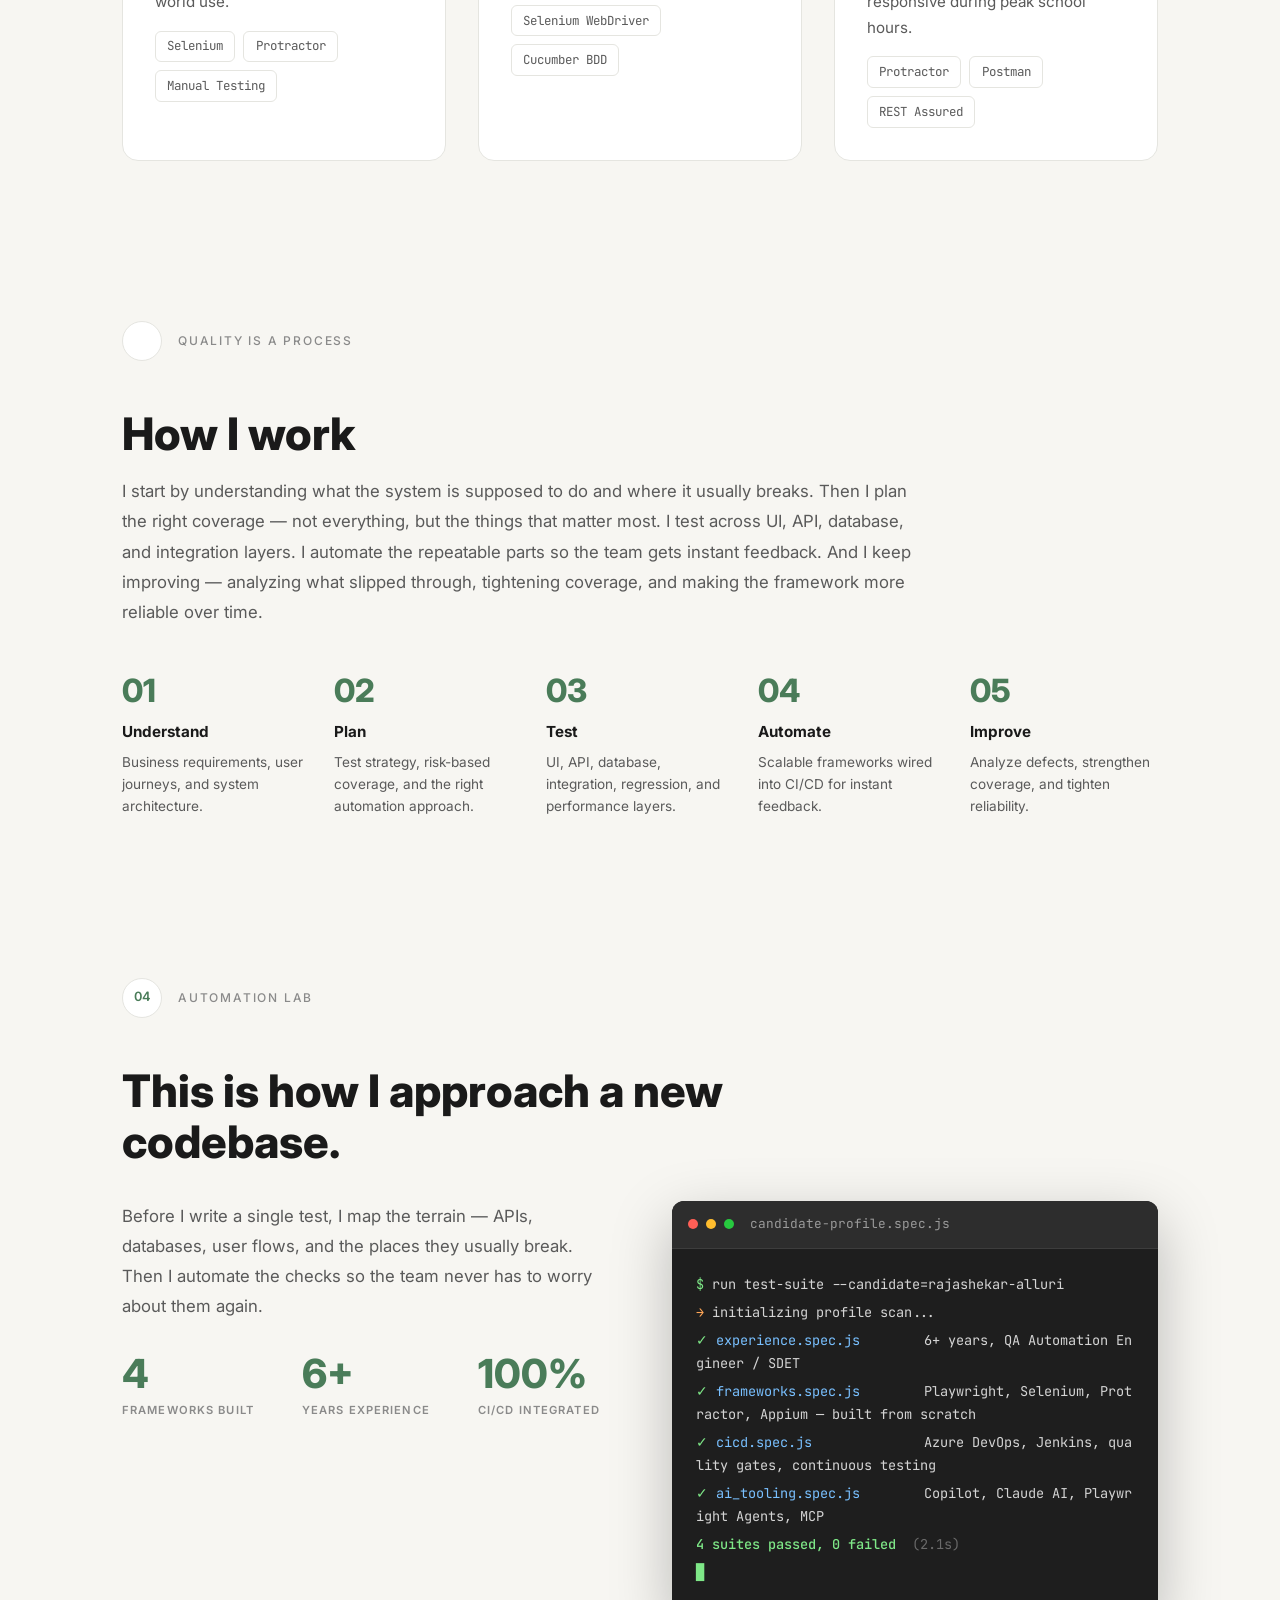
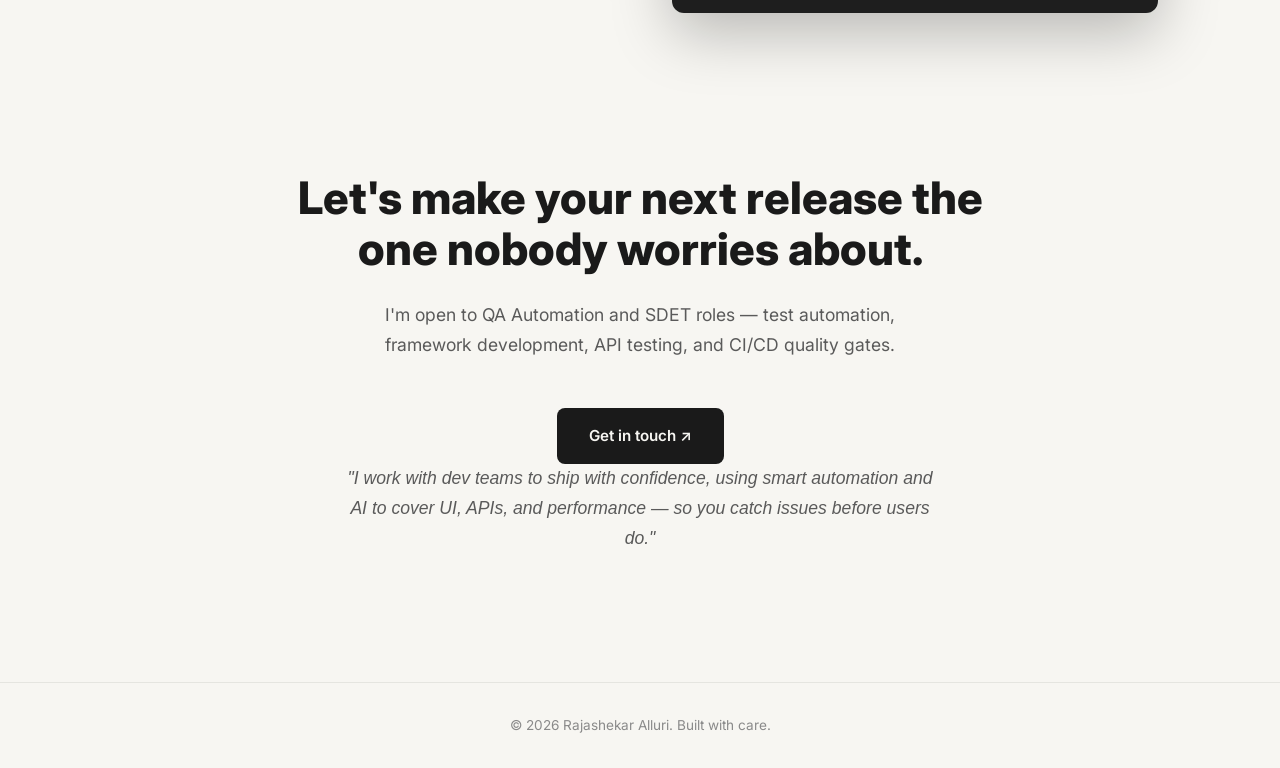
==== commit cb6165b4: "Add files via upload" ====
--- a/index.html
+++ b/index.html
@@ -713,6 +713,7 @@
                 <li><a href="#about">About</a></li>
                 <li><a href="#expertise">Expertise</a></li>
                 <li><a href="#experience">Experience</a></li>
+                <li><a href="#education">Education</a></li>
                 <li><a href="#work">Work</a></li>
                 <li><a href="#certifications">Certifications</a></li>
                 <li><a href="#approach">Approach</a></li>
@@ -859,7 +860,9 @@
                     <li>Implemented a modern end-to-end testing framework using Playwright, leveraging its auto-wait functionality and network interception capabilities to reduce test flakiness compared to legacy Selenium suites.</li>
                     <li>Used Playwright's Codegen and Trace Viewer to rapidly develop and debug complex user flows, significantly reducing script development time alongside GitHub Copilot workflows.</li>
                     <li>Designed cross-browser execution suites for Chromium, Firefox, and WebKit using Playwright, ensuring consistent application behavior across all modern rendering engines.</li>
+                    <li>Configured Playwright test runner with custom configurations, including parallel execution, retries, environment-based base URLs, and CI/CD integration for GitHub Actions/Azure DevOps.</li>
                     <li>Utilized GitHub Copilot in VS Code to write automation scripts, generating test scripts efficiently and reducing development time.</li>
+                    <li>Leveraged GitHub Copilot to accelerate framework development, code review, and test generation.</li>
                 </ul>
                 <div class="exp-tags">
                     <span>Playwright</span>
@@ -879,7 +882,8 @@
                 <div class="exp-meta">Mar 2020 – Mar 2023 · Phase 2</div>
                 <p class="exp-desc">On a Tech Mahindra client engagement, I worked on <strong>Mindspark</strong> — an AI-powered adaptive learning platform that personalizes Maths, English, and Science practice for K-10 students.</p>
                 <ul class="exp-bullets">
-                    <li>Developed and maintained a Protractor-based UI automation framework using Selenium WebDriver and JavaScript, implementing Page Object Model (POM) and reusable components to automate end-to-end student workflows.</li>
+                    <li>Developed and maintained end-to-end test scripts using Protractor and Jasmine for Angular-based applications.</li>
+                    <li>Implemented Page Object Model (POM) to enhance test maintenance and reusability.</li>
                     <li>Automated functional and regression testing for Lite and Standard user tiers, validating feature availability across different student grades and profiles.</li>
                     <li>Automated validation of authentication flows — login, text/picture password, no-password, reset, and change-password workflows.</li>
                     <li>Performed REST API testing with Postman on backend microservices, validating endpoints like GetSchoolSettings, GetClassUsageReport, and DownloadClassUsageReport — covering response payloads, status codes, and business data.</li>
@@ -908,9 +912,11 @@
                 </ul>
                 <p class="exp-desc"><strong>Project 1 – VolunteerMark</strong> · QA Engineer, Volunteer Management Platform</p>
                 <ul class="exp-bullets">
-                    <li>Automated core workflows — registration, login, profile management, event signup, and volunteer scheduling — using Selenium WebDriver (Java) with Page Object Model.</li>
-                    <li>Validated volunteer check-in/check-out, service-hour tracking, and shift assignment; documented defects with detailed reproduction steps and severity.</li>
-                    <li>Executed regression testing after each release, distinguishing automation issues from real application defects.</li>
+                    <li>Performed end-to-end manual and automation testing for VolunteerMark, a volunteer management platform used by nonprofits and schools for recruiting, scheduling, and hour tracking.</li>
+                    <li>Developed and maintained Selenium WebDriver automation scripts (Java) to automate critical workflows — registration, login, profile management, event signup, and volunteer scheduling.</li>
+                    <li>Designed automated test cases using Page Object Model (POM) to improve reusability, maintainability, and execution efficiency.</li>
+                    <li>Validated volunteer check-in/check-out, service-hour tracking, shift assignment, and cancellation scenarios through both manual and automated testing.</li>
+                    <li>Integrated the Selenium automation suite with Jenkins CI/CD pipelines to trigger automated regression runs on every build, cutting manual regression effort and shortening release turnaround time.</li>
                 </ul>
                 <p class="exp-desc"><strong>Project 2 – Kite Assessments</strong> · QA Engineer, Assessment Platform</p>
                 <ul class="exp-bullets">
@@ -926,13 +932,25 @@
                     <span>Selenium</span>
                     <span>Java</span>
                     <span>POM</span>
+                    <span>Jenkins</span>
                     <span>Appium</span>
                     <span>Cucumber BDD</span>
                     <span>BrowserStack</span>
                     <span>Sauce Labs</span>
                 </div>
             </div>
-
+        </div>
+    </section>
+
+    <!-- Education -->
+    <section id="education">
+        <div class="section-header">
+            <div class="section-number"></div>
+            <div class="section-label">Education</div>
+        </div>
+        <h2 class="section-title">Where the foundation was built.</h2>
+
+        <div class="experience-list">
             <div class="experience-item passed">
                 <div class="exp-header">
                     <div class="exp-title">Master of Science, Computer Science</div>
@@ -964,6 +982,10 @@
             <div class="work-card">
                 <div class="work-title">🏆 GitHub Copilot Fundamentals — Part 2 of 2</div>
                 <p class="work-desc"><a href="https://learn.microsoft.com/en-in/training/paths/gh-copilot-2/" target="_blank">learn.microsoft.com ↗</a></p>
+            </div>
+            <div class="work-card">
+                <div class="work-title">🏆 Claude Foundations</div>
+                <p class="work-desc"><a href="https://academy.claude.com/verify/2319f3032930d1d7271152f3c6d31824" target="_blank">academy.claude.com ↗</a></p>
             </div>
         </div>
     </section>
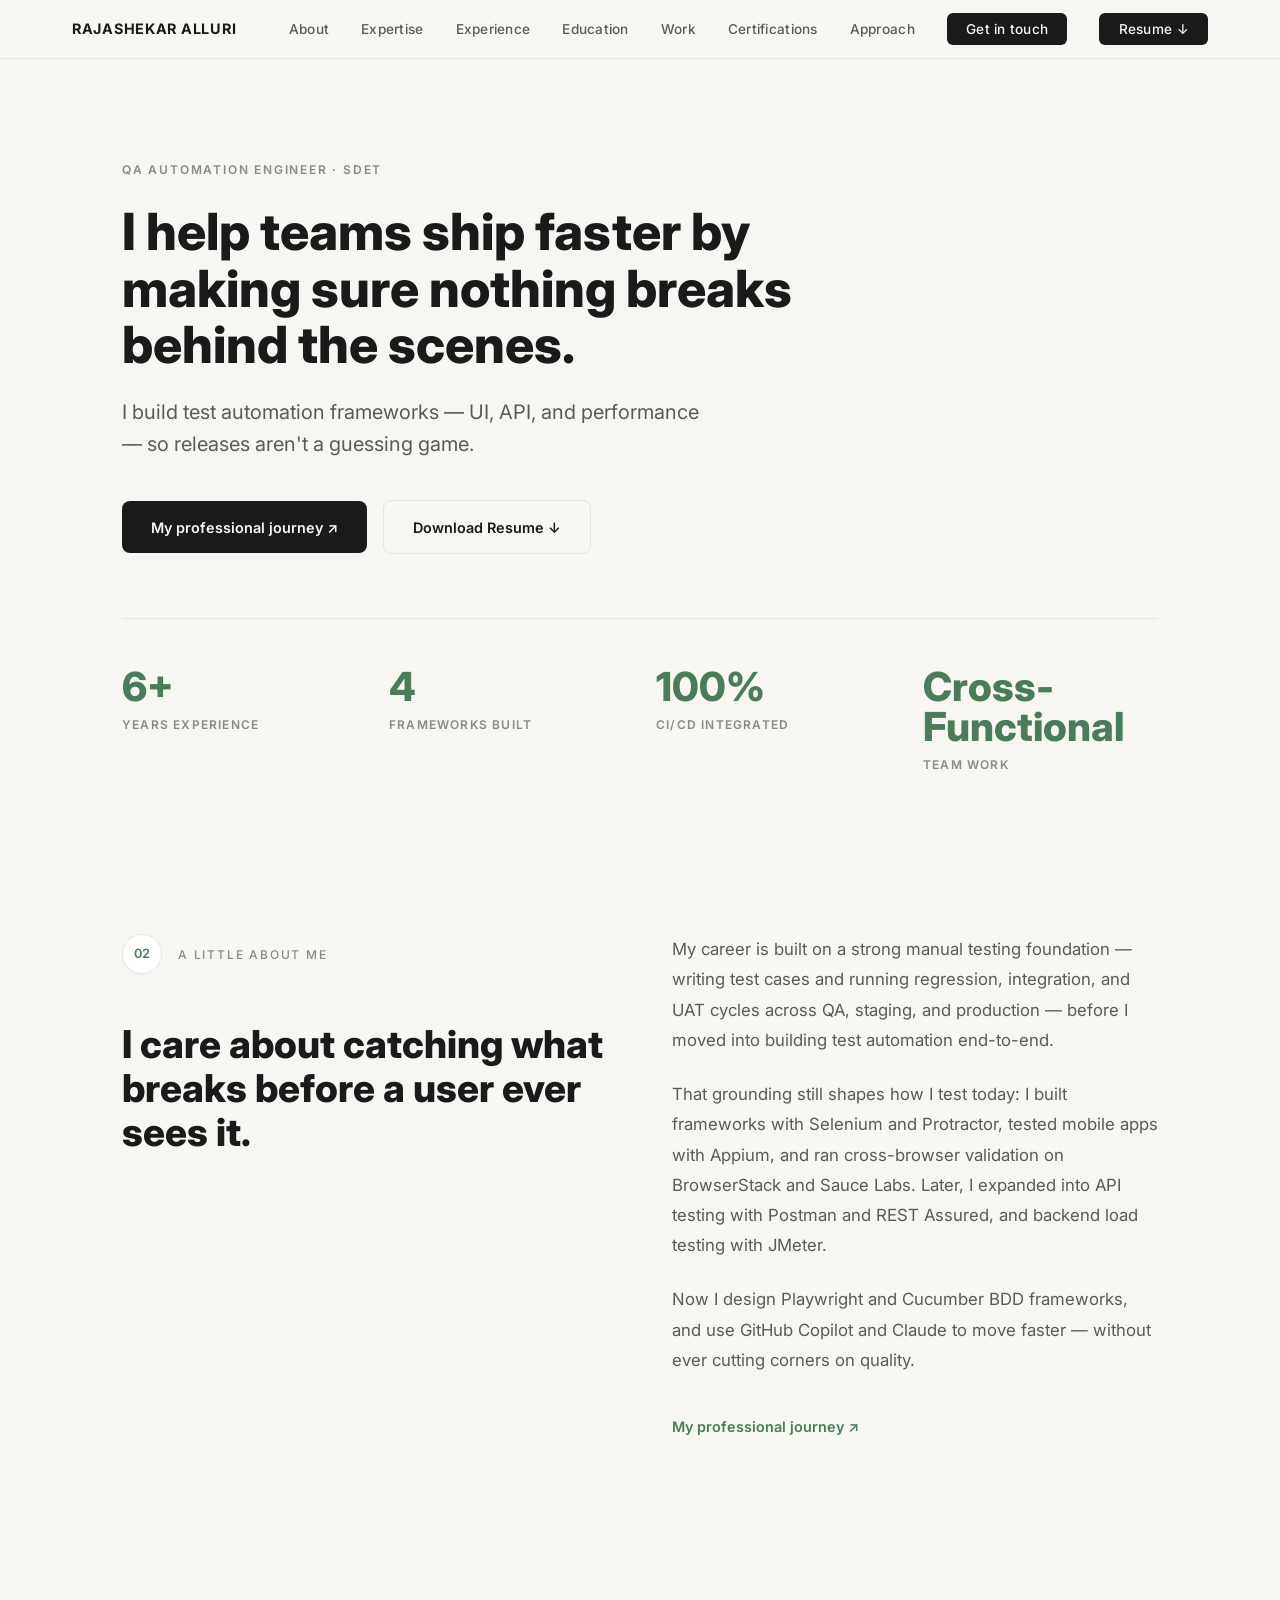
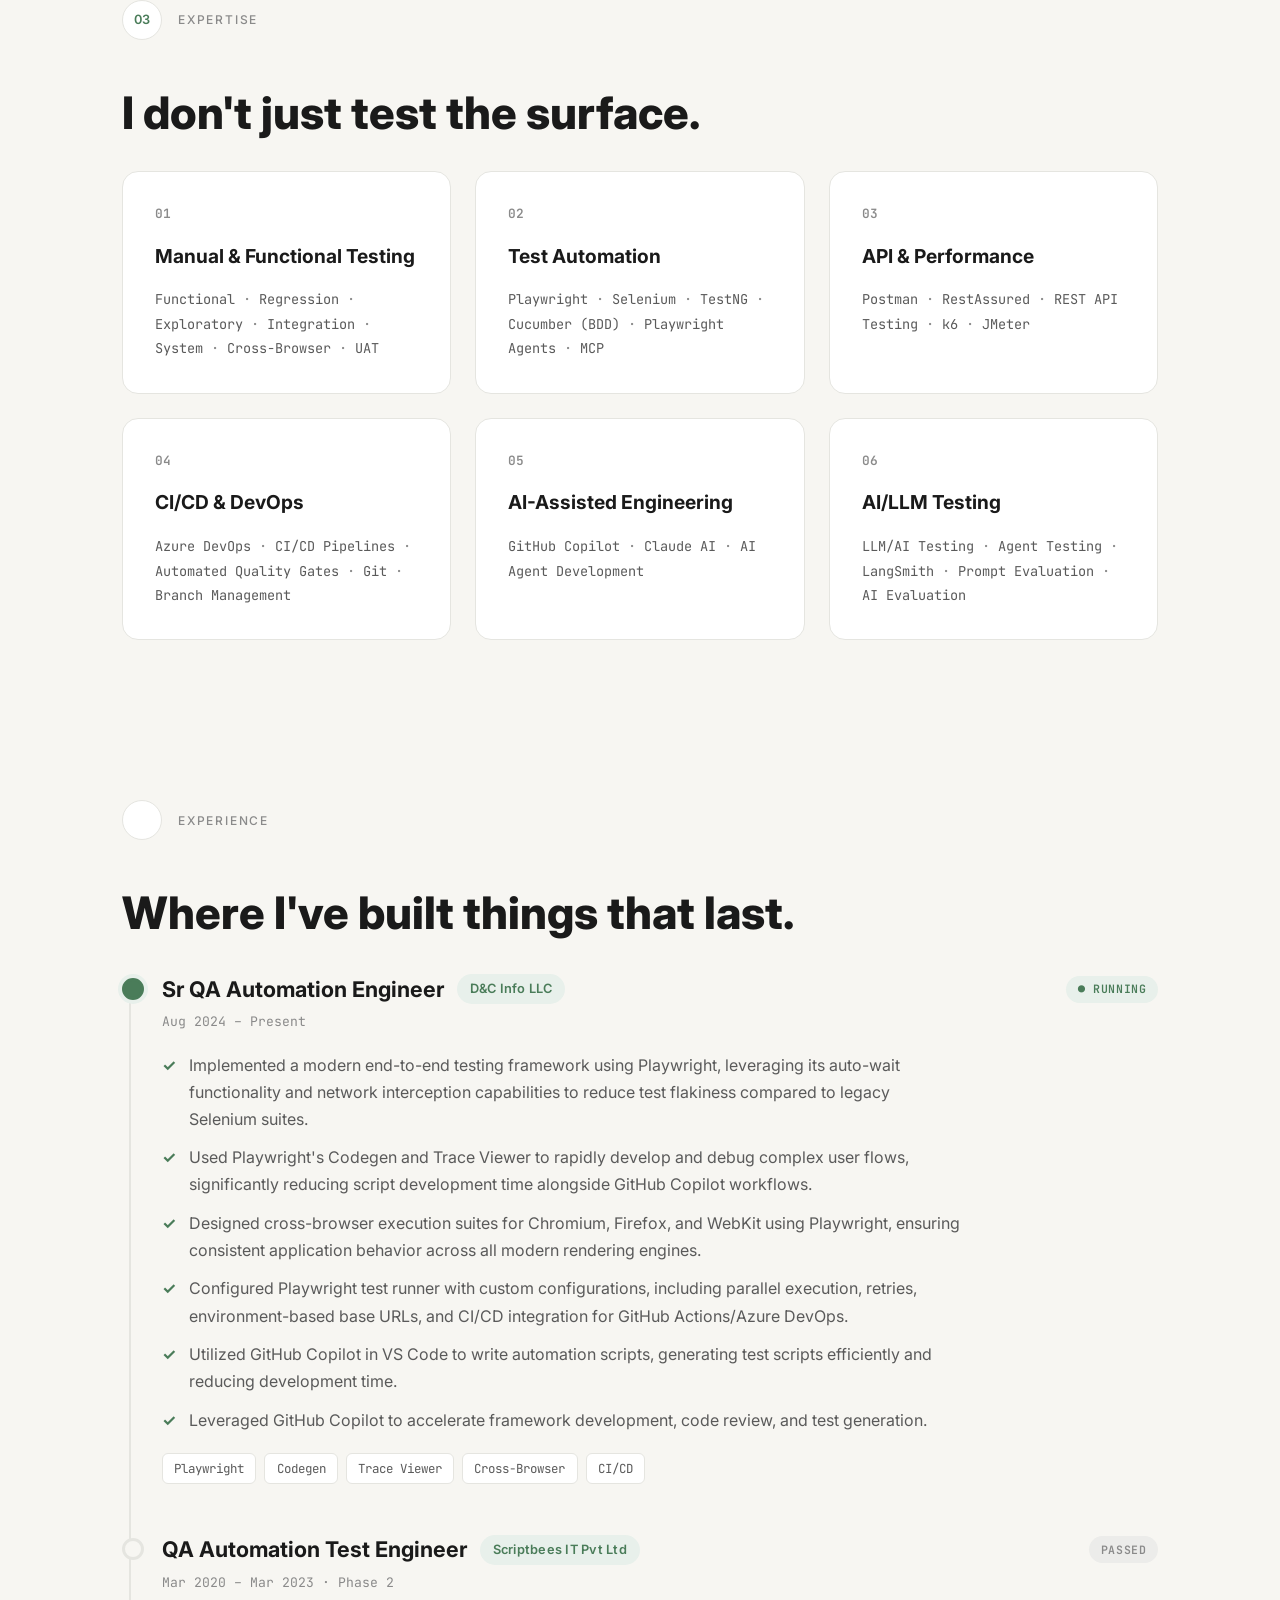
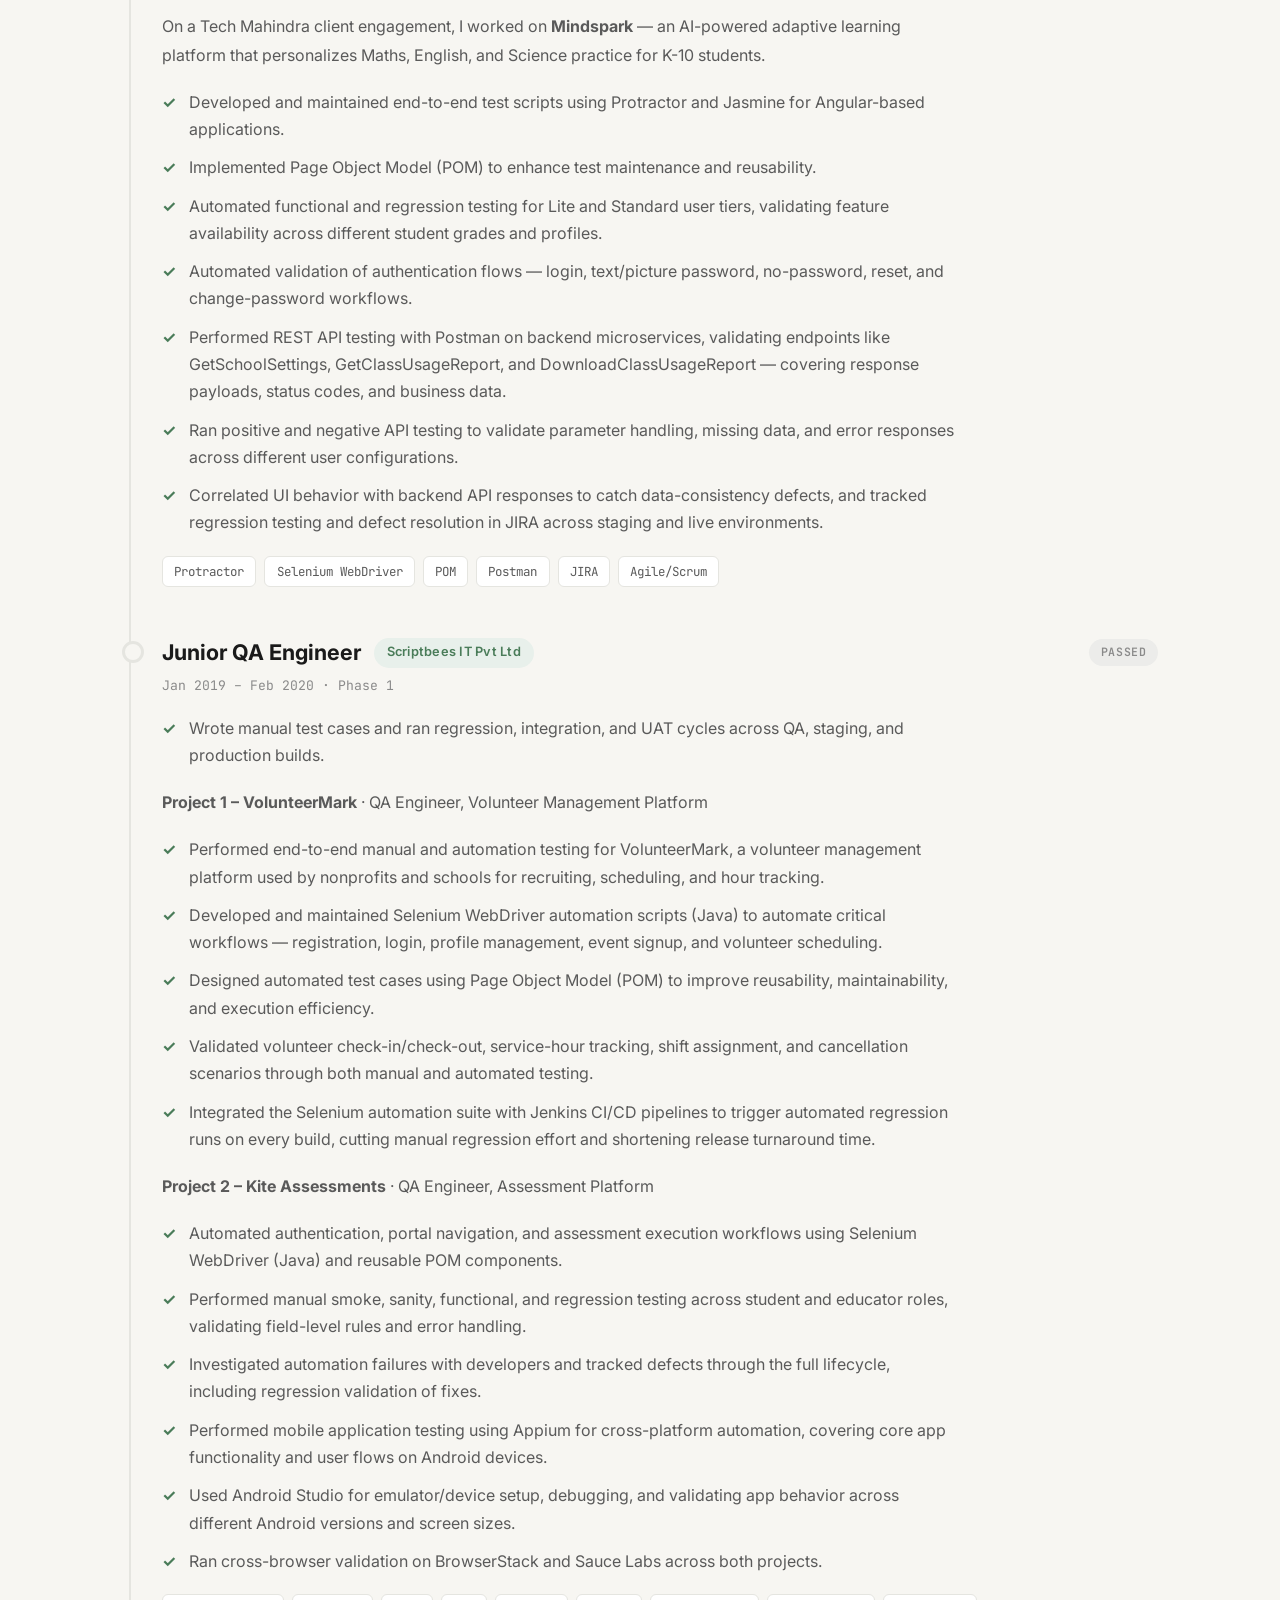
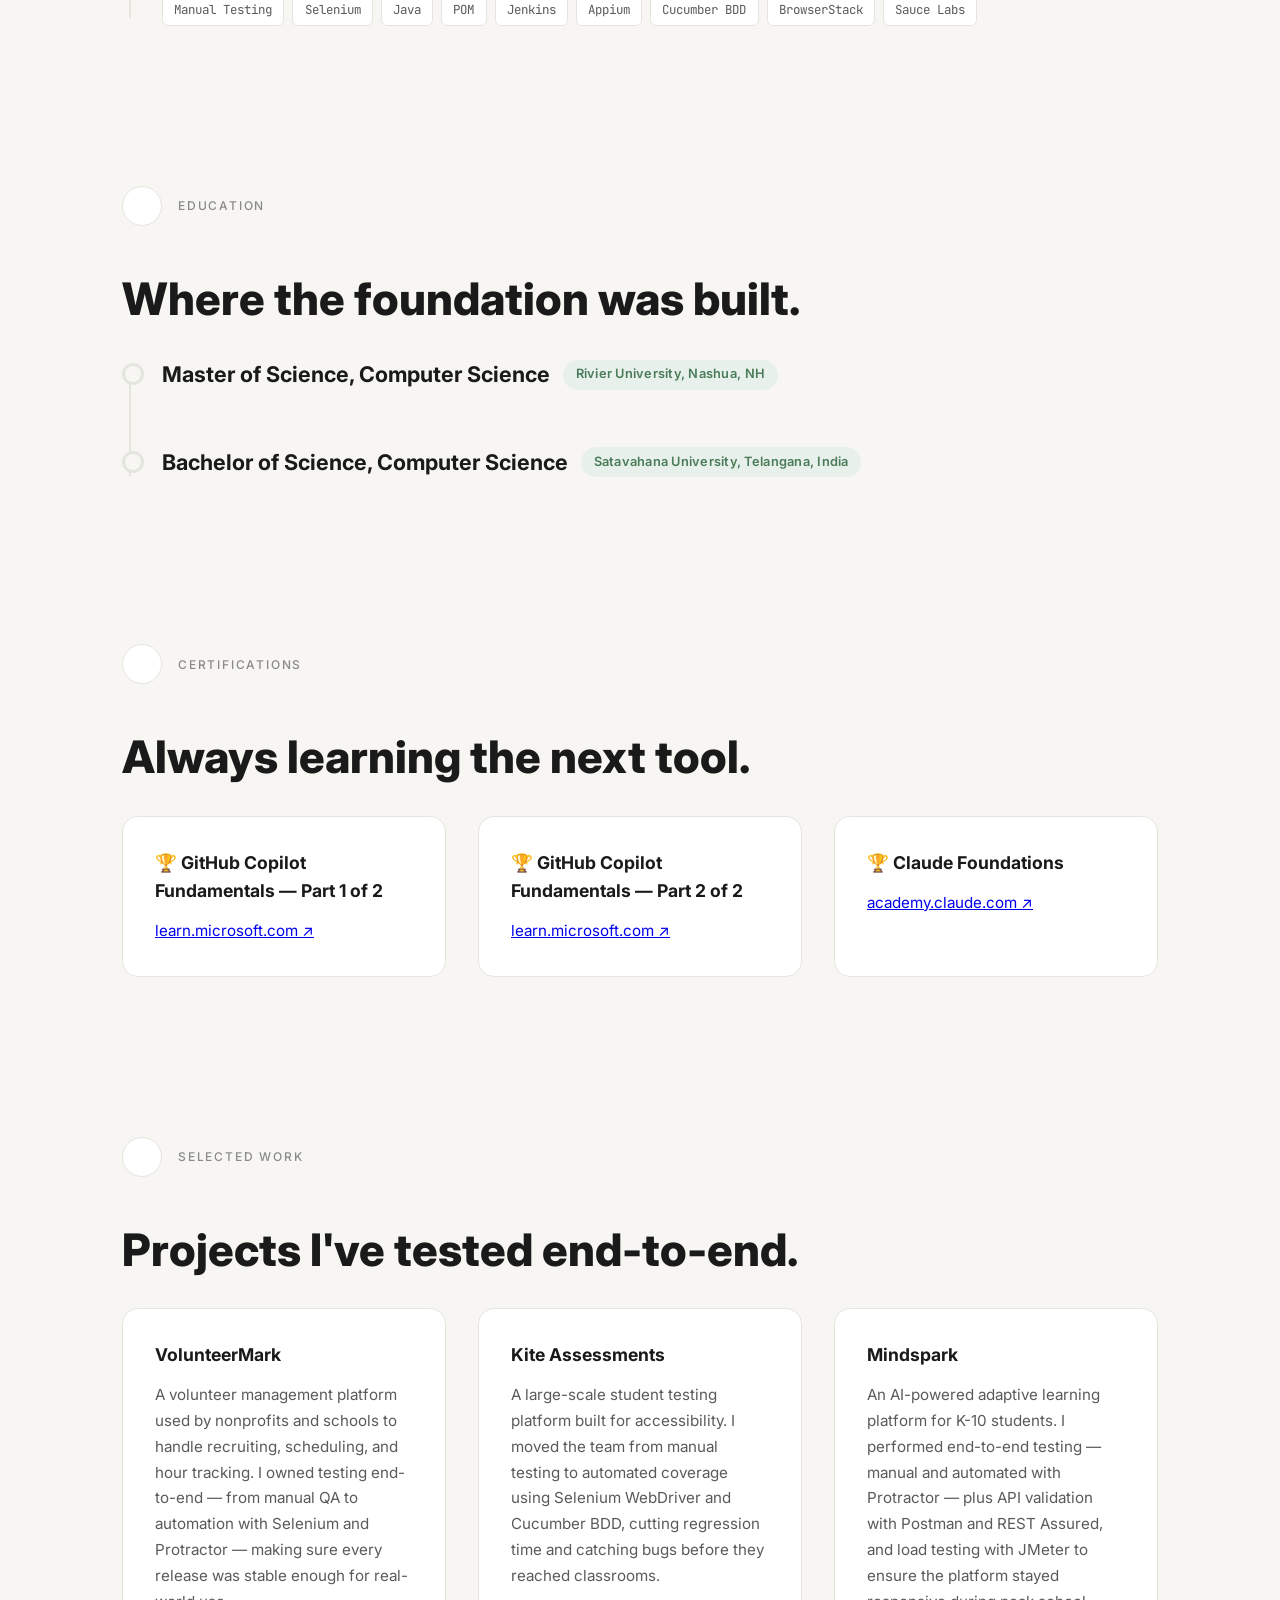
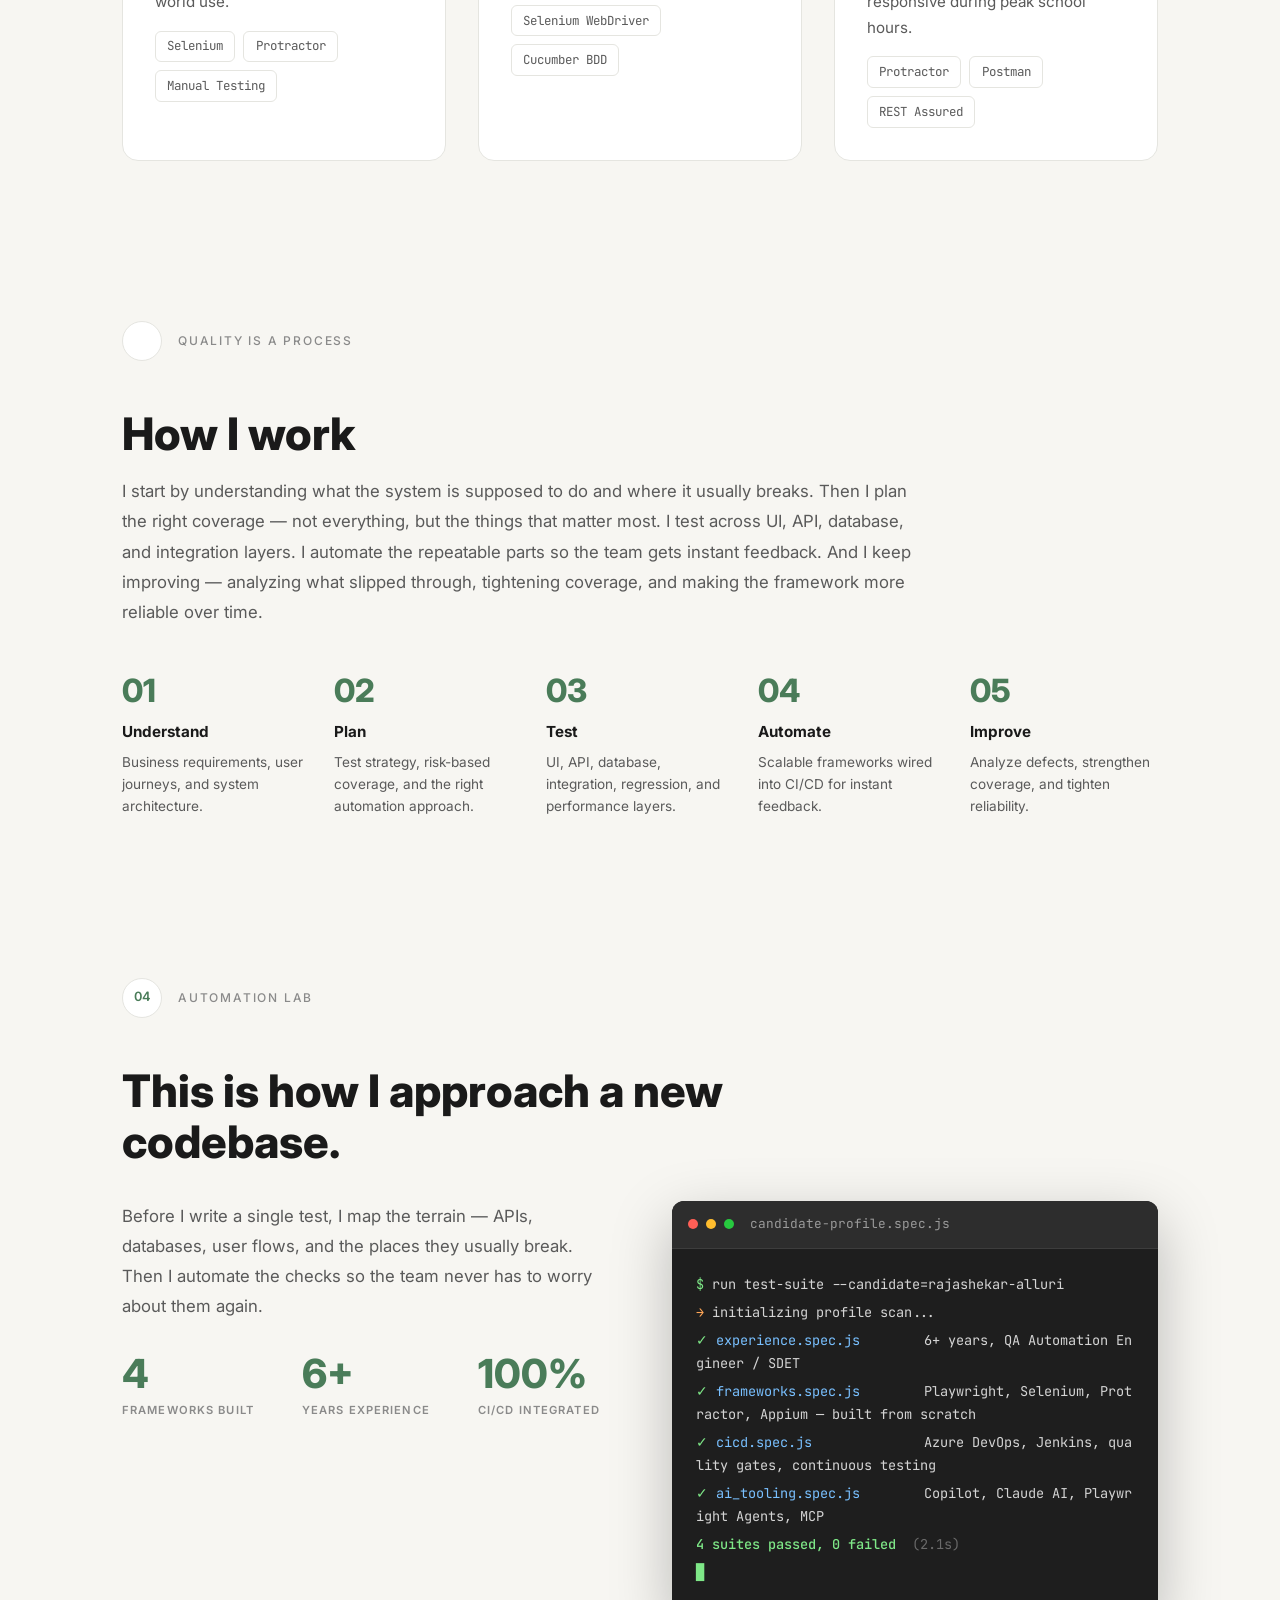
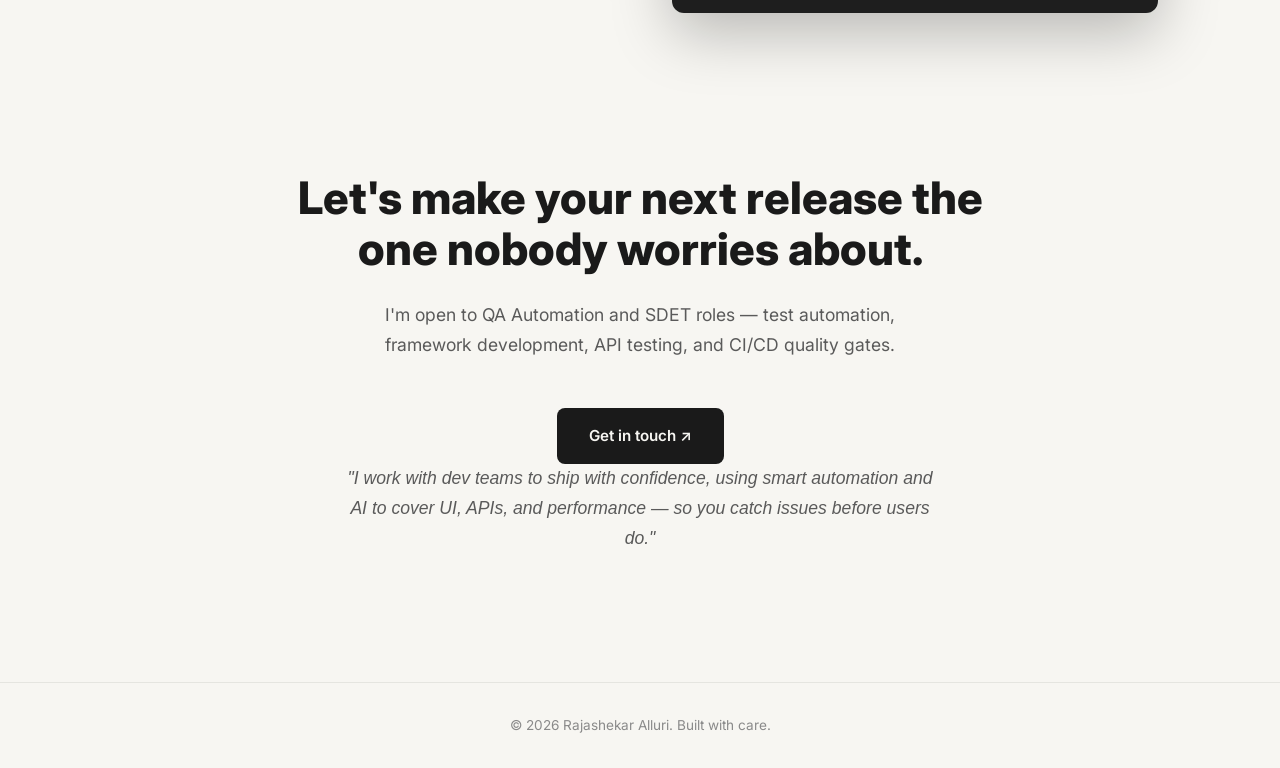
==== commit 3fe66c89: "Add files via upload" ====
--- a/index.html
+++ b/index.html
@@ -835,6 +835,17 @@
                     <span>GitHub Copilot</span>
                     <span>Claude AI</span>
                     <span>AI Agent Development</span>
+                </div>
+            </div>
+            <div class="expertise-card">
+                <div class="card-number">06</div>
+                <div class="card-title">AI/LLM Testing</div>
+                <div class="card-tags">
+                    <span>LLM/AI Testing</span>
+                    <span>Agent Testing</span>
+                    <span>LangSmith</span>
+                    <span>Prompt Evaluation</span>
+                    <span>AI Evaluation</span>
                 </div>
             </div>
         </div>
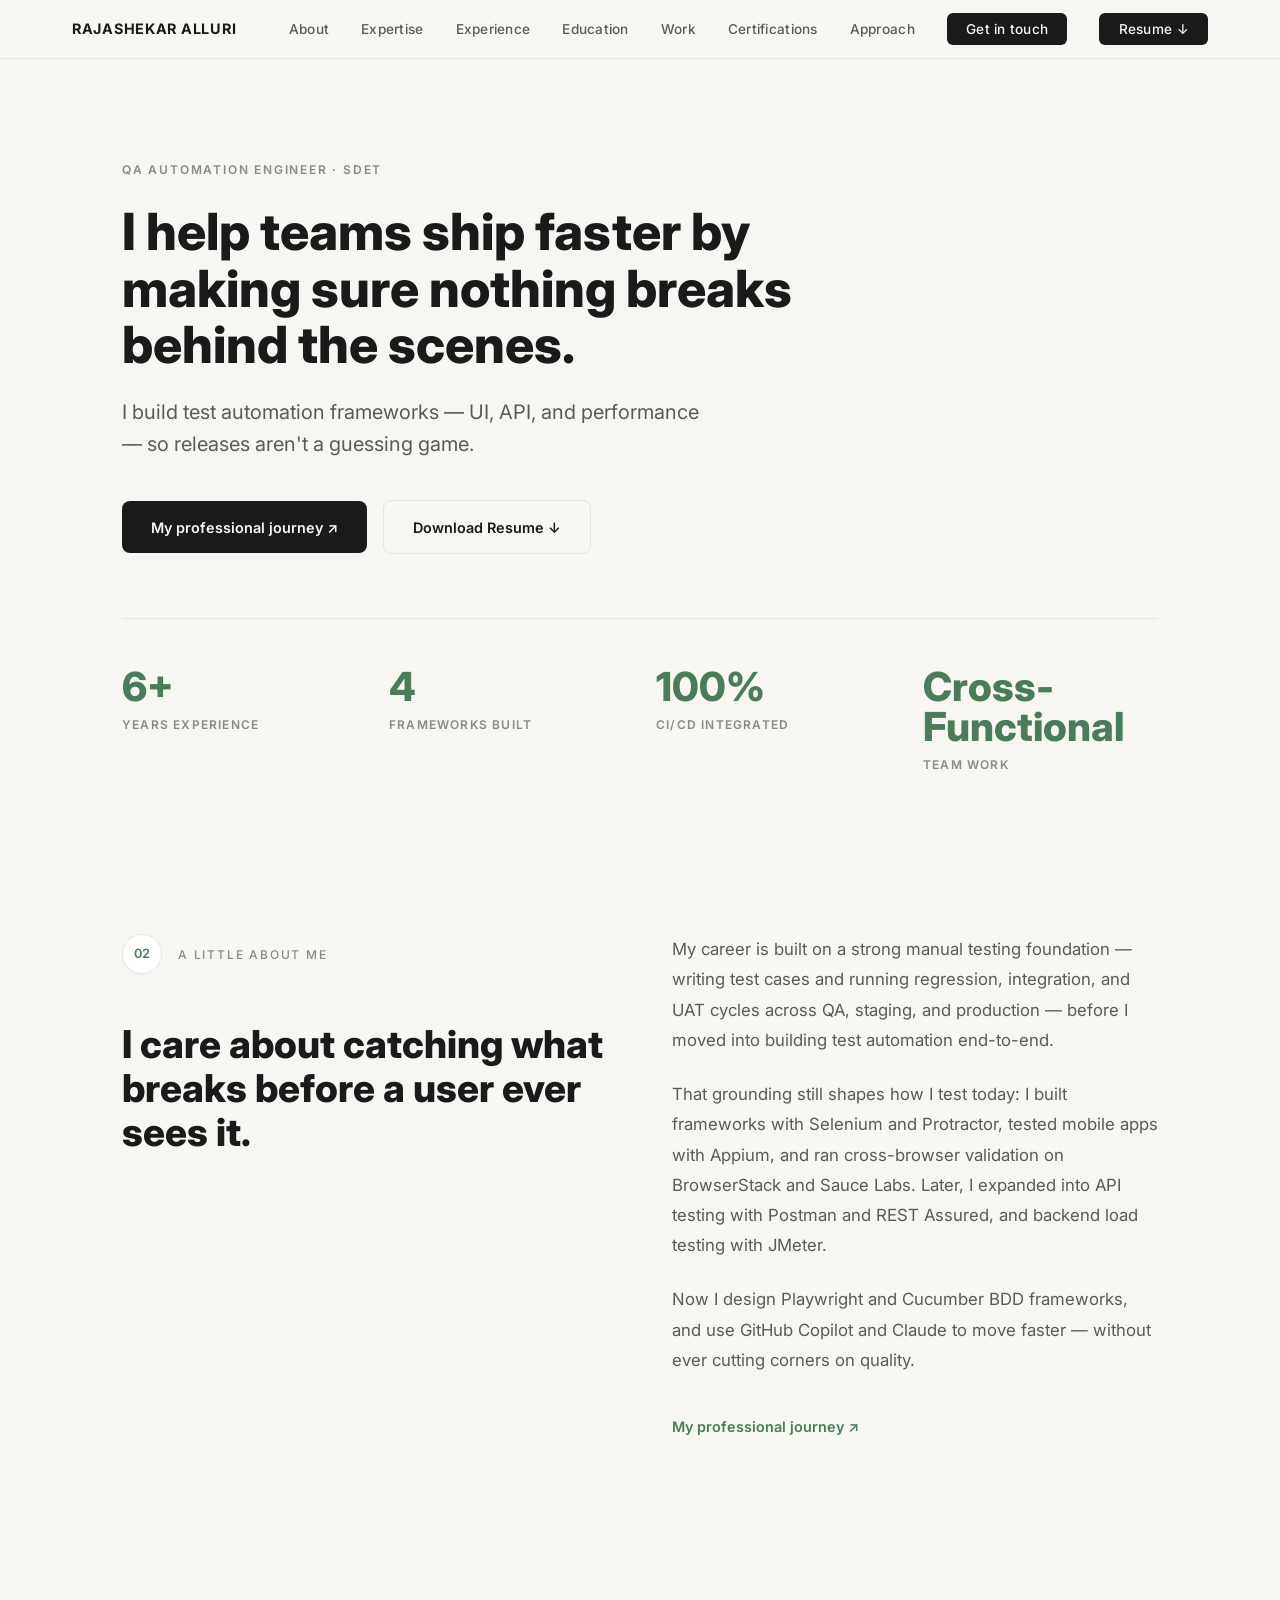
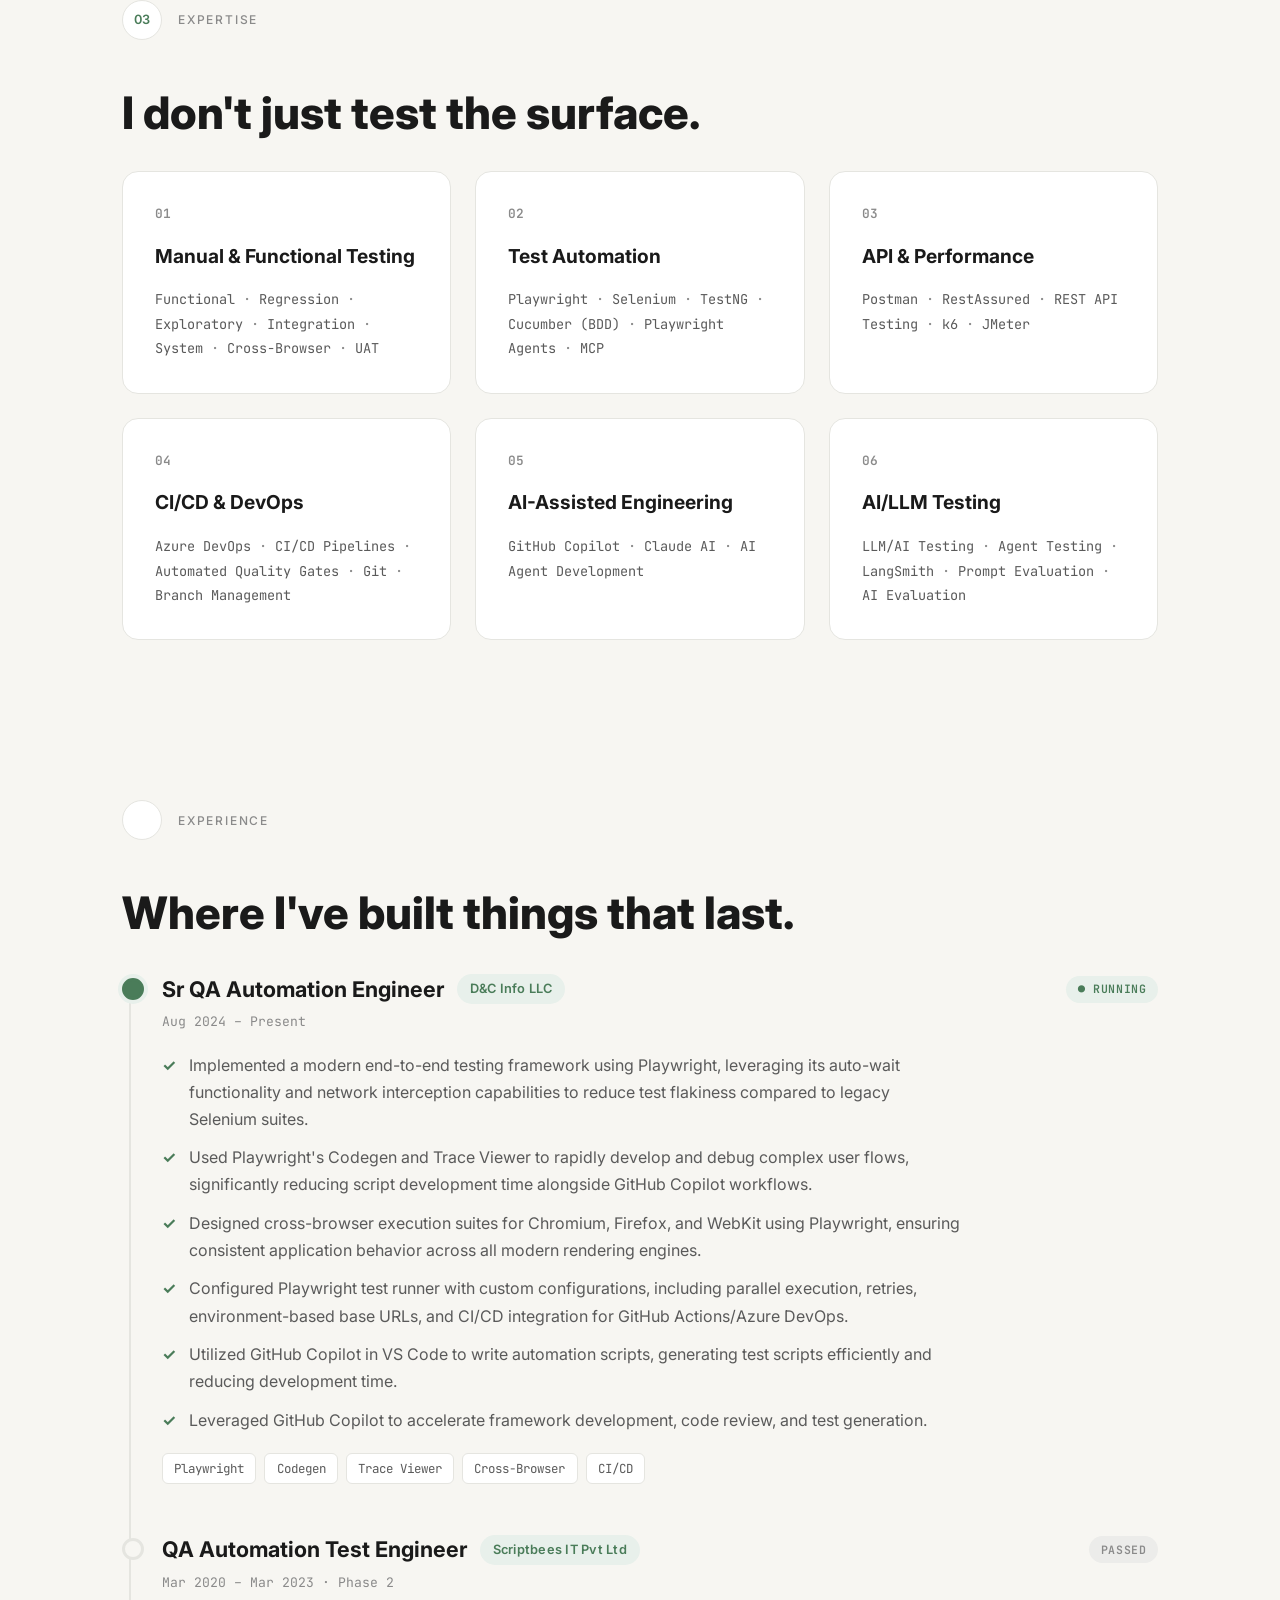
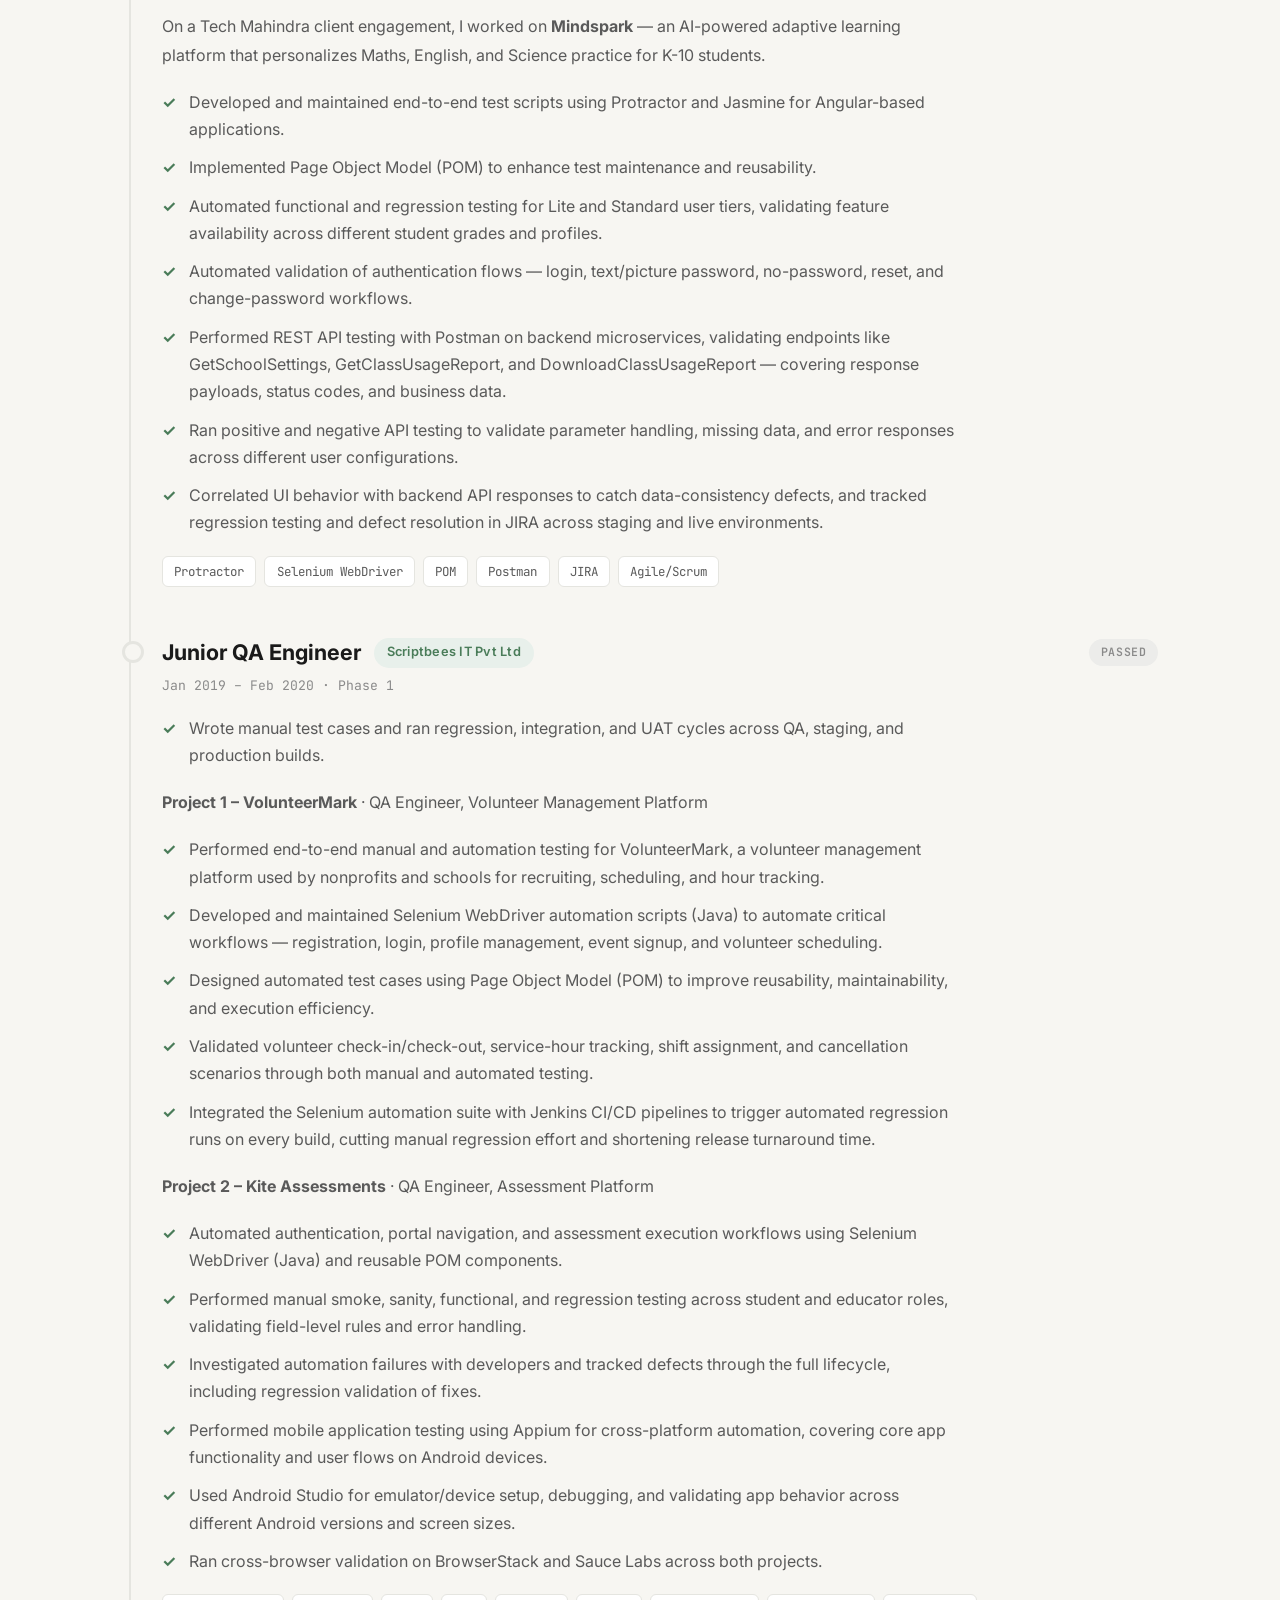
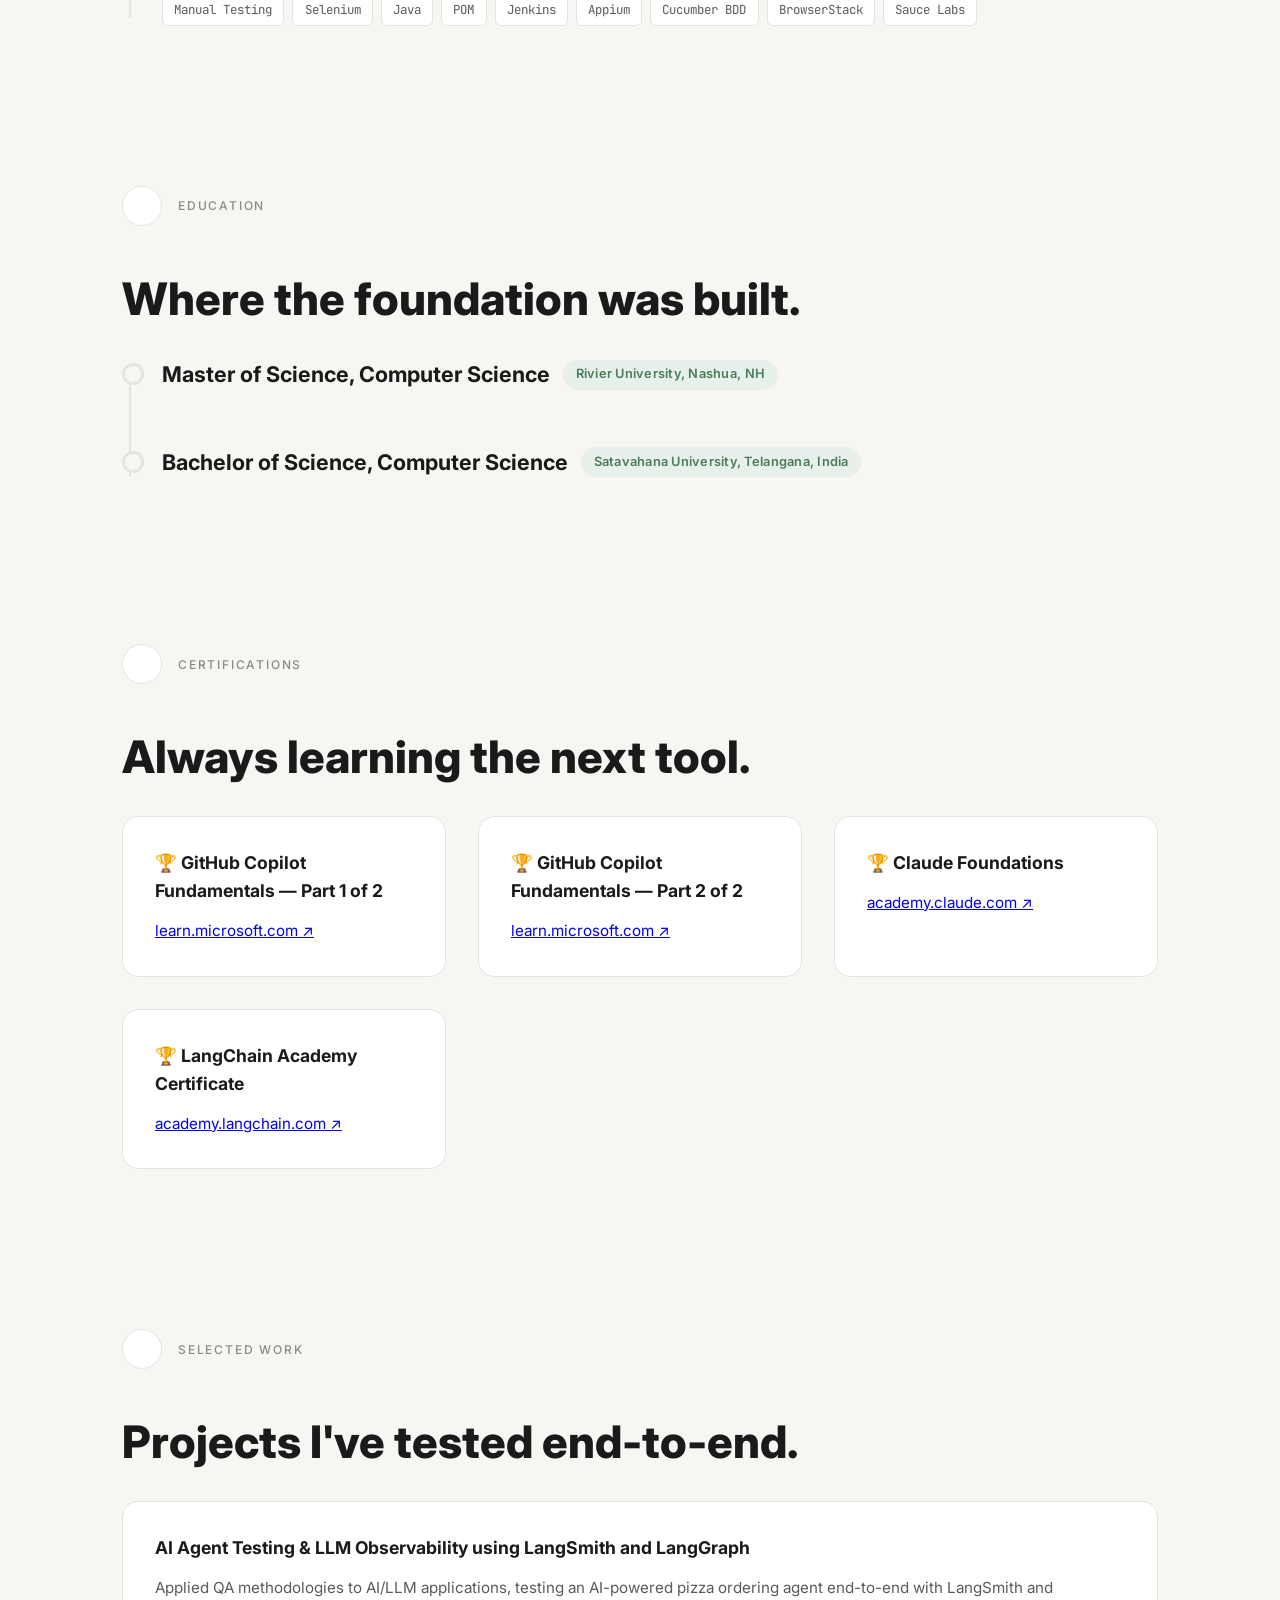
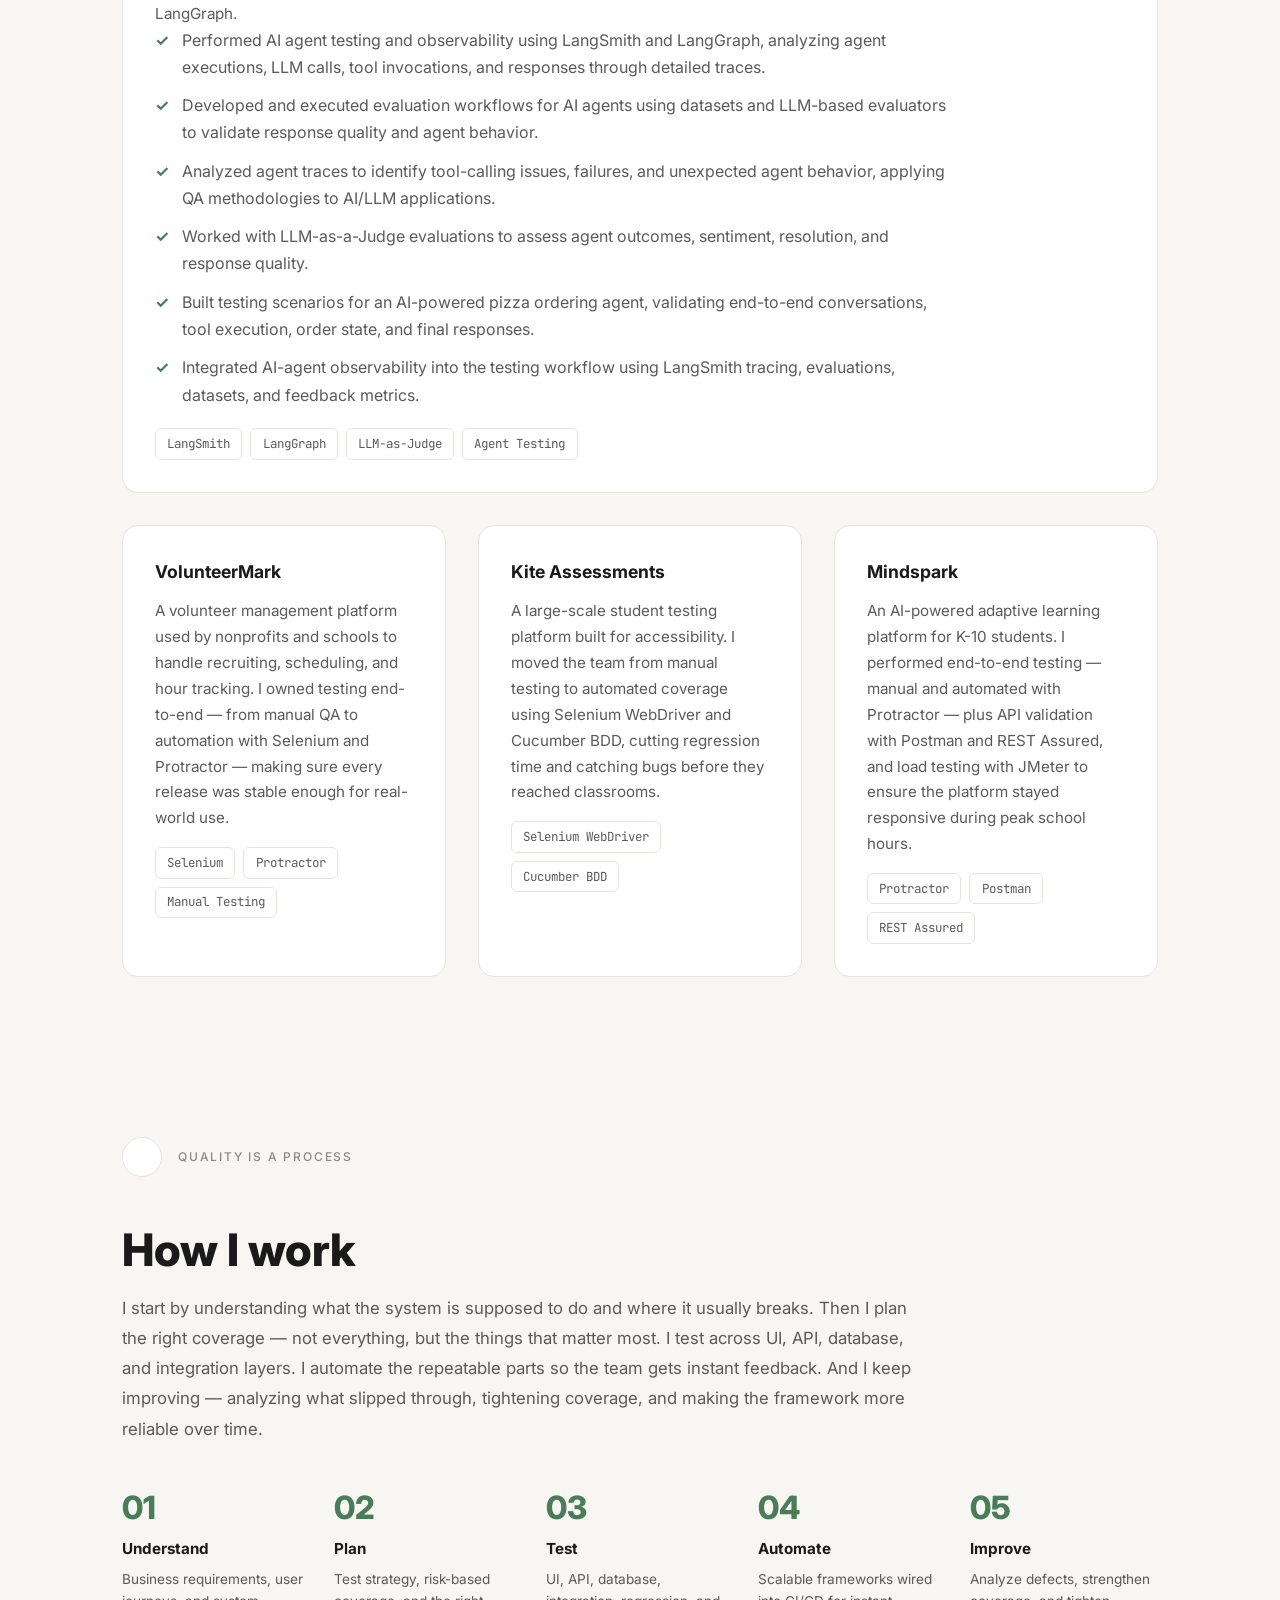
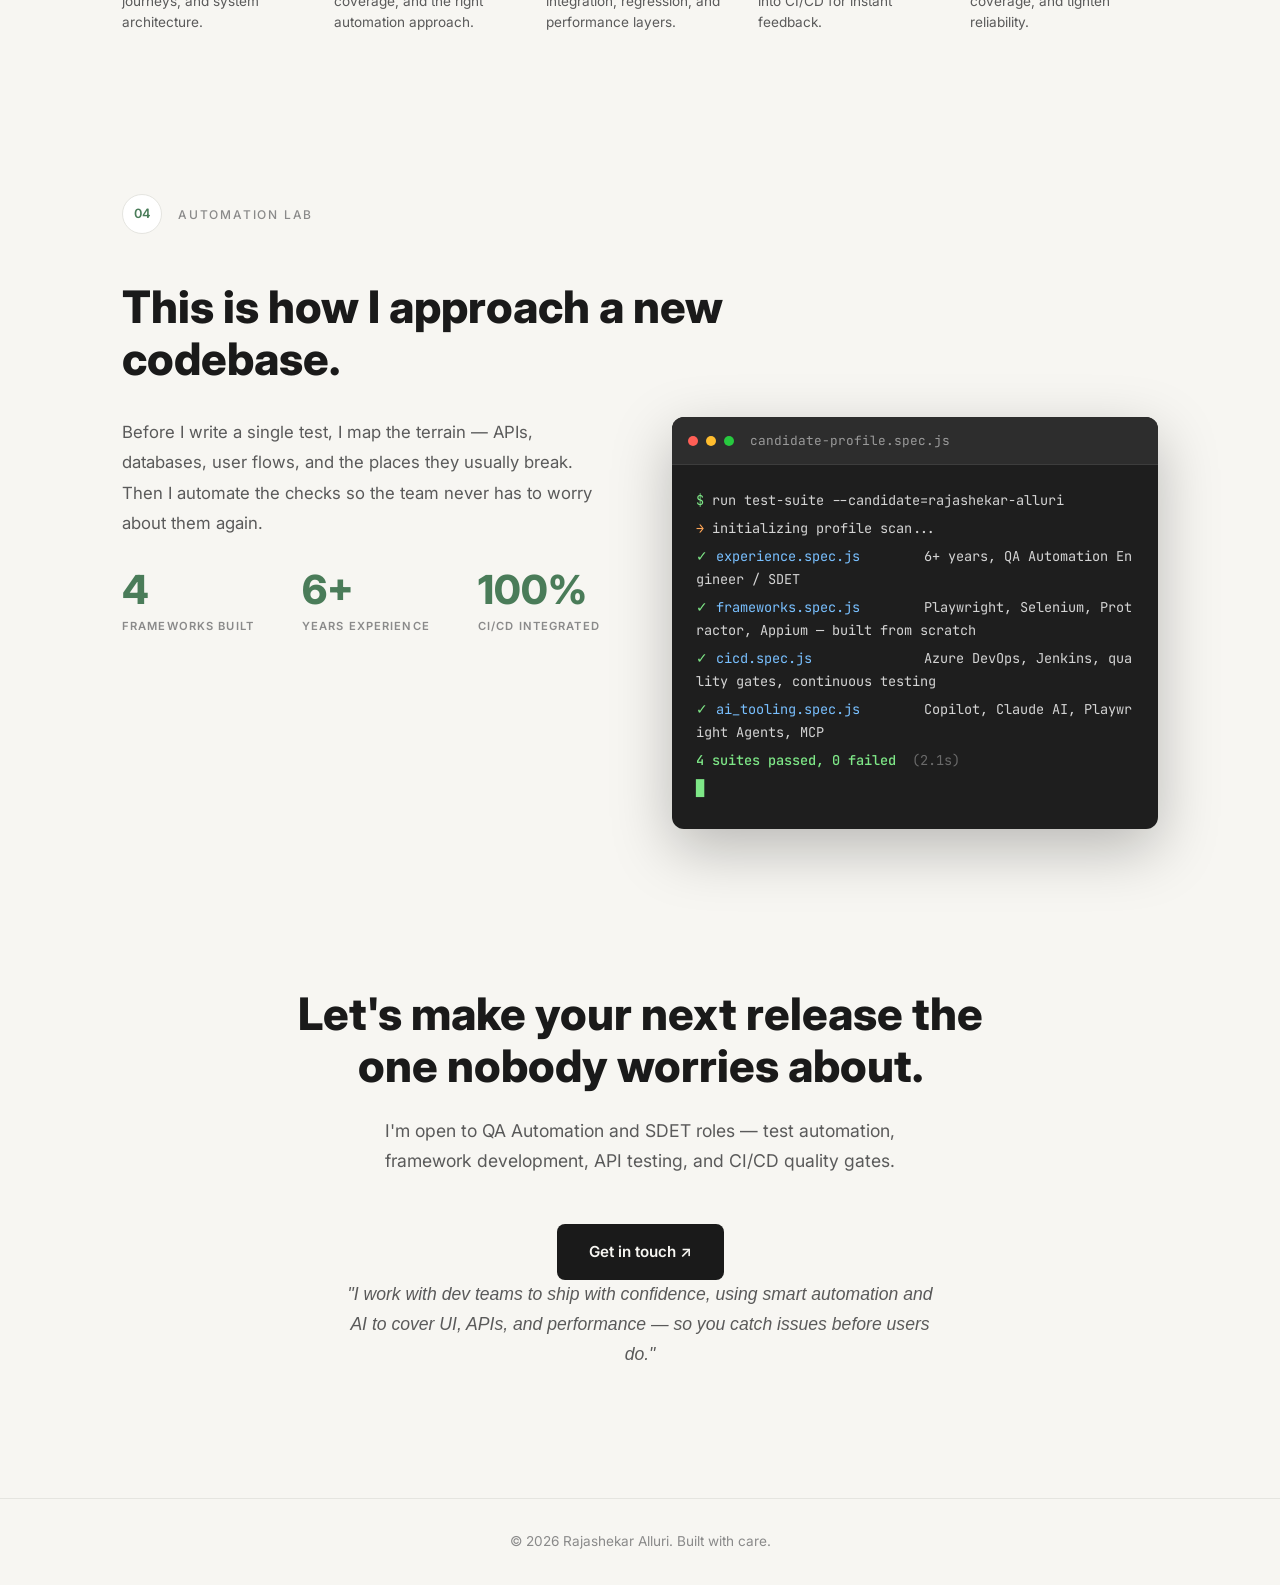
==== commit f3460e8b: "Add files via upload" ====
--- a/index.html
+++ b/index.html
@@ -998,6 +998,10 @@
                 <div class="work-title">🏆 Claude Foundations</div>
                 <p class="work-desc"><a href="https://academy.claude.com/verify/2319f3032930d1d7271152f3c6d31824" target="_blank">academy.claude.com ↗</a></p>
             </div>
+            <div class="work-card">
+                <div class="work-title">🏆 LangChain Academy Certificate</div>
+                <p class="work-desc"><a href="https://academy.langchain.com/certificates/kcfd9lmcmq" target="_blank">academy.langchain.com ↗</a></p>
+            </div>
         </div>
     </section>
 
@@ -1010,6 +1014,24 @@
         <h2 class="section-title">Projects I've tested end-to-end.</h2>
 
         <div class="work-grid">
+            <div class="work-card" style="grid-column: 1 / -1;">
+                <div class="work-title">AI Agent Testing &amp; LLM Observability using LangSmith and LangGraph</div>
+                <p class="work-desc">Applied QA methodologies to AI/LLM applications, testing an AI-powered pizza ordering agent end-to-end with LangSmith and LangGraph.</p>
+                <ul class="exp-bullets">
+                    <li>Performed AI agent testing and observability using LangSmith and LangGraph, analyzing agent executions, LLM calls, tool invocations, and responses through detailed traces.</li>
+                    <li>Developed and executed evaluation workflows for AI agents using datasets and LLM-based evaluators to validate response quality and agent behavior.</li>
+                    <li>Analyzed agent traces to identify tool-calling issues, failures, and unexpected agent behavior, applying QA methodologies to AI/LLM applications.</li>
+                    <li>Worked with LLM-as-a-Judge evaluations to assess agent outcomes, sentiment, resolution, and response quality.</li>
+                    <li>Built testing scenarios for an AI-powered pizza ordering agent, validating end-to-end conversations, tool execution, order state, and final responses.</li>
+                    <li>Integrated AI-agent observability into the testing workflow using LangSmith tracing, evaluations, datasets, and feedback metrics.</li>
+                </ul>
+                <div class="exp-tags" style="margin-top: 1rem;">
+                    <span>LangSmith</span>
+                    <span>LangGraph</span>
+                    <span>LLM-as-Judge</span>
+                    <span>Agent Testing</span>
+                </div>
+            </div>
             <div class="work-card">
                 <div class="work-title">VolunteerMark</div>
                 <p class="work-desc">A volunteer management platform used by nonprofits and schools to handle recruiting, scheduling, and hour tracking. I owned testing end-to-end — from manual QA to automation with Selenium and Protractor — making sure every release was stable enough for real-world use.</p>
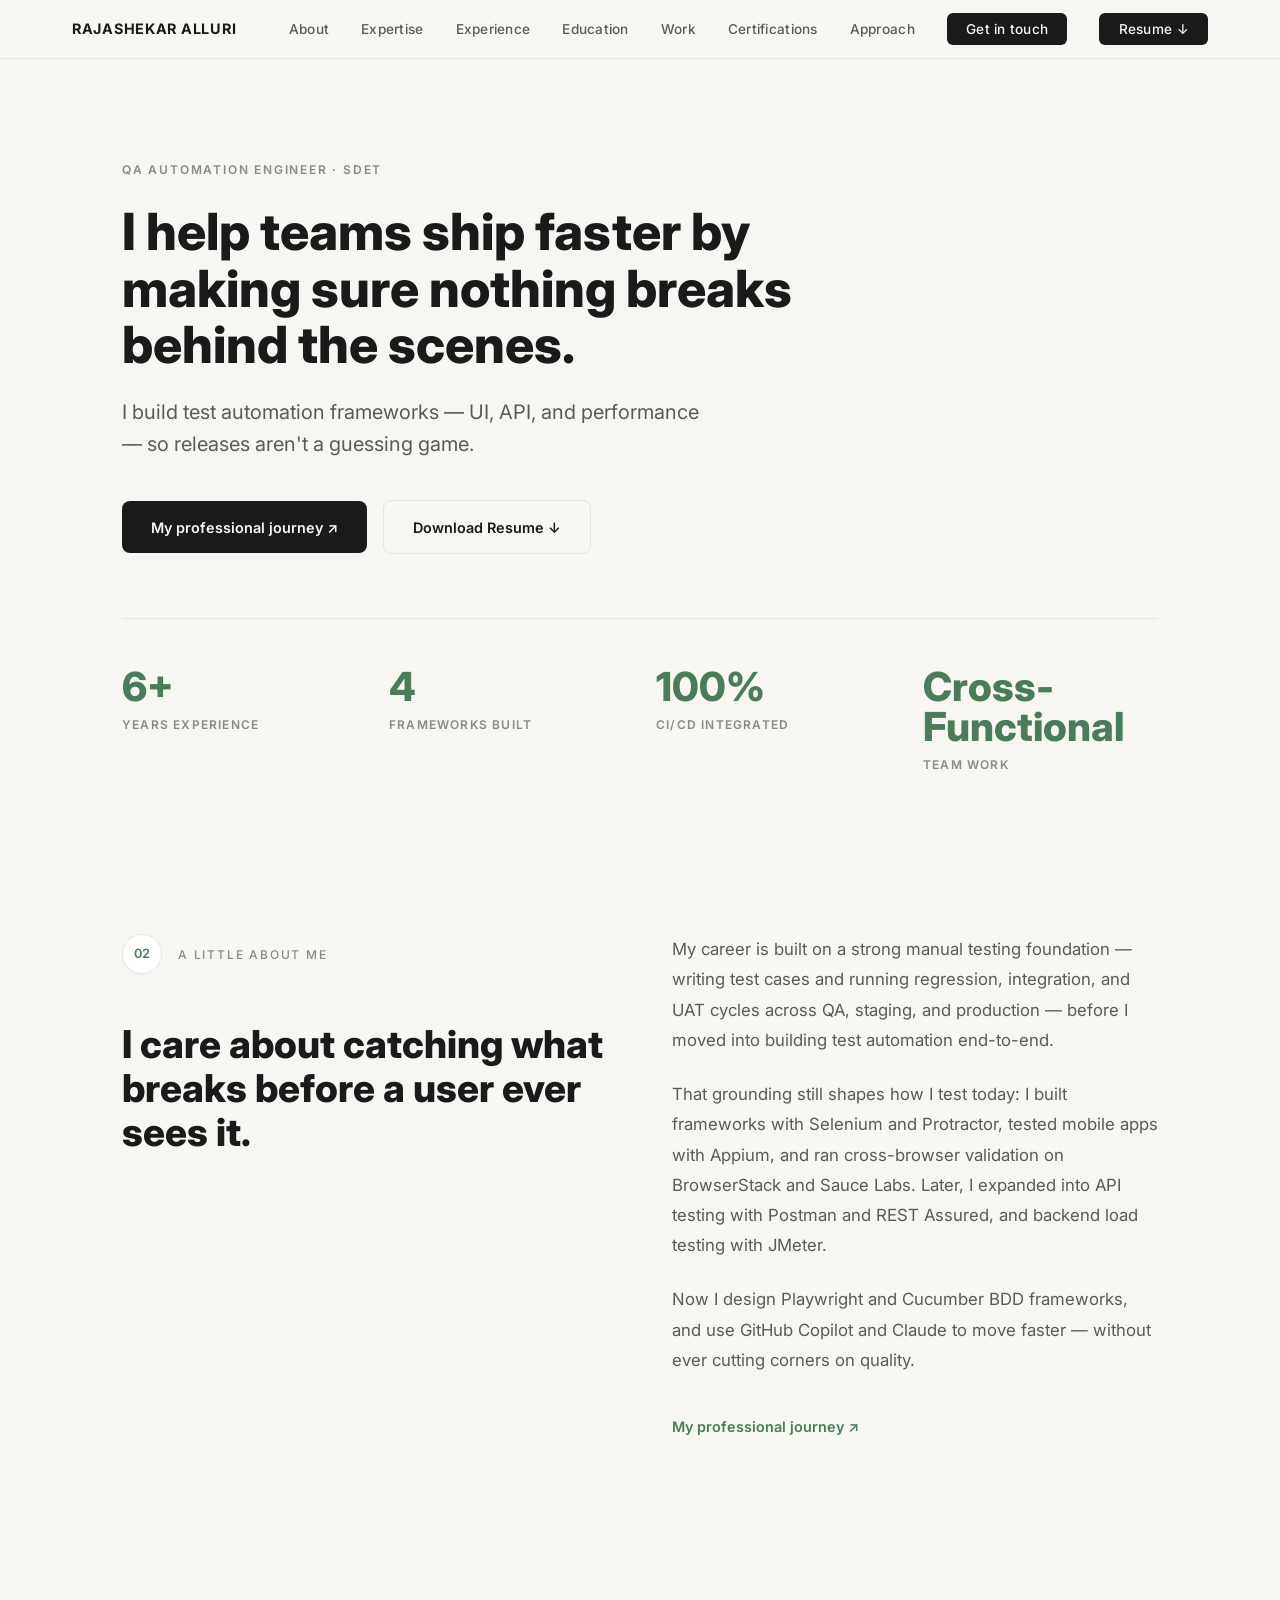
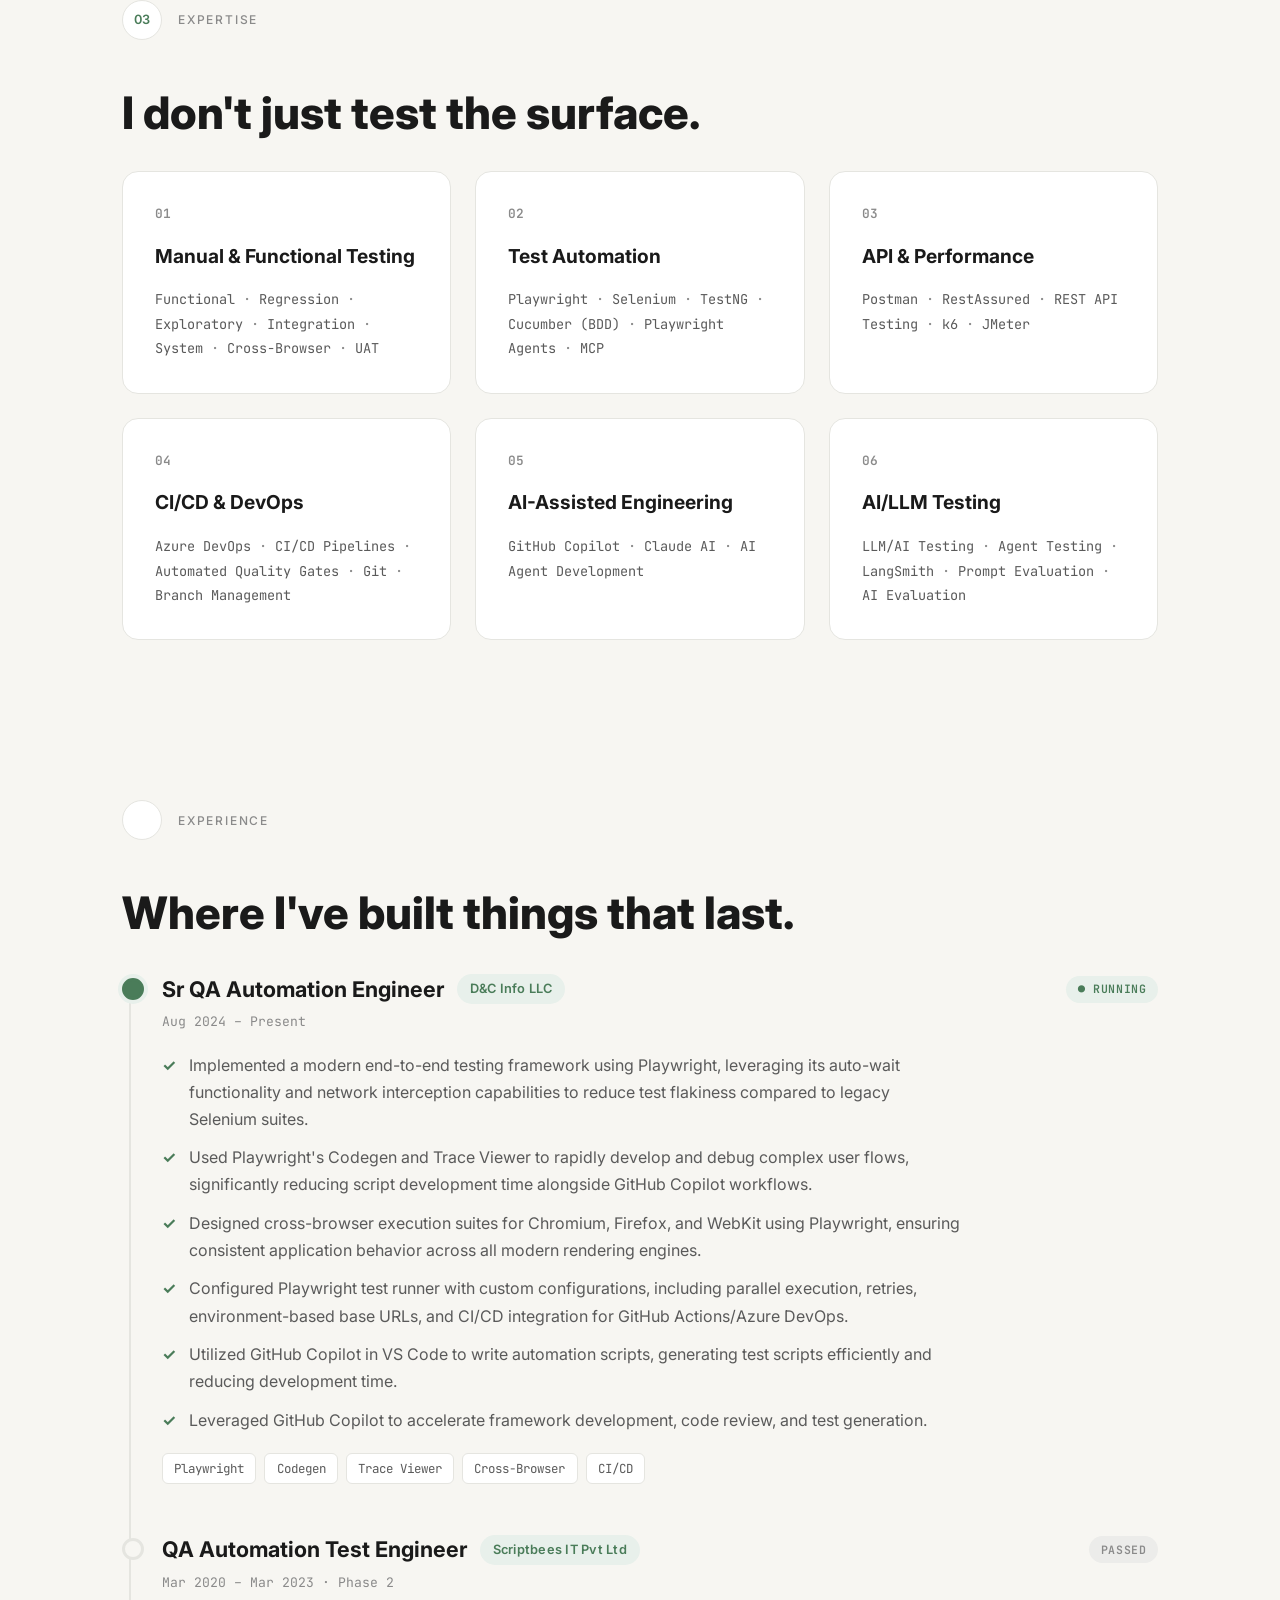
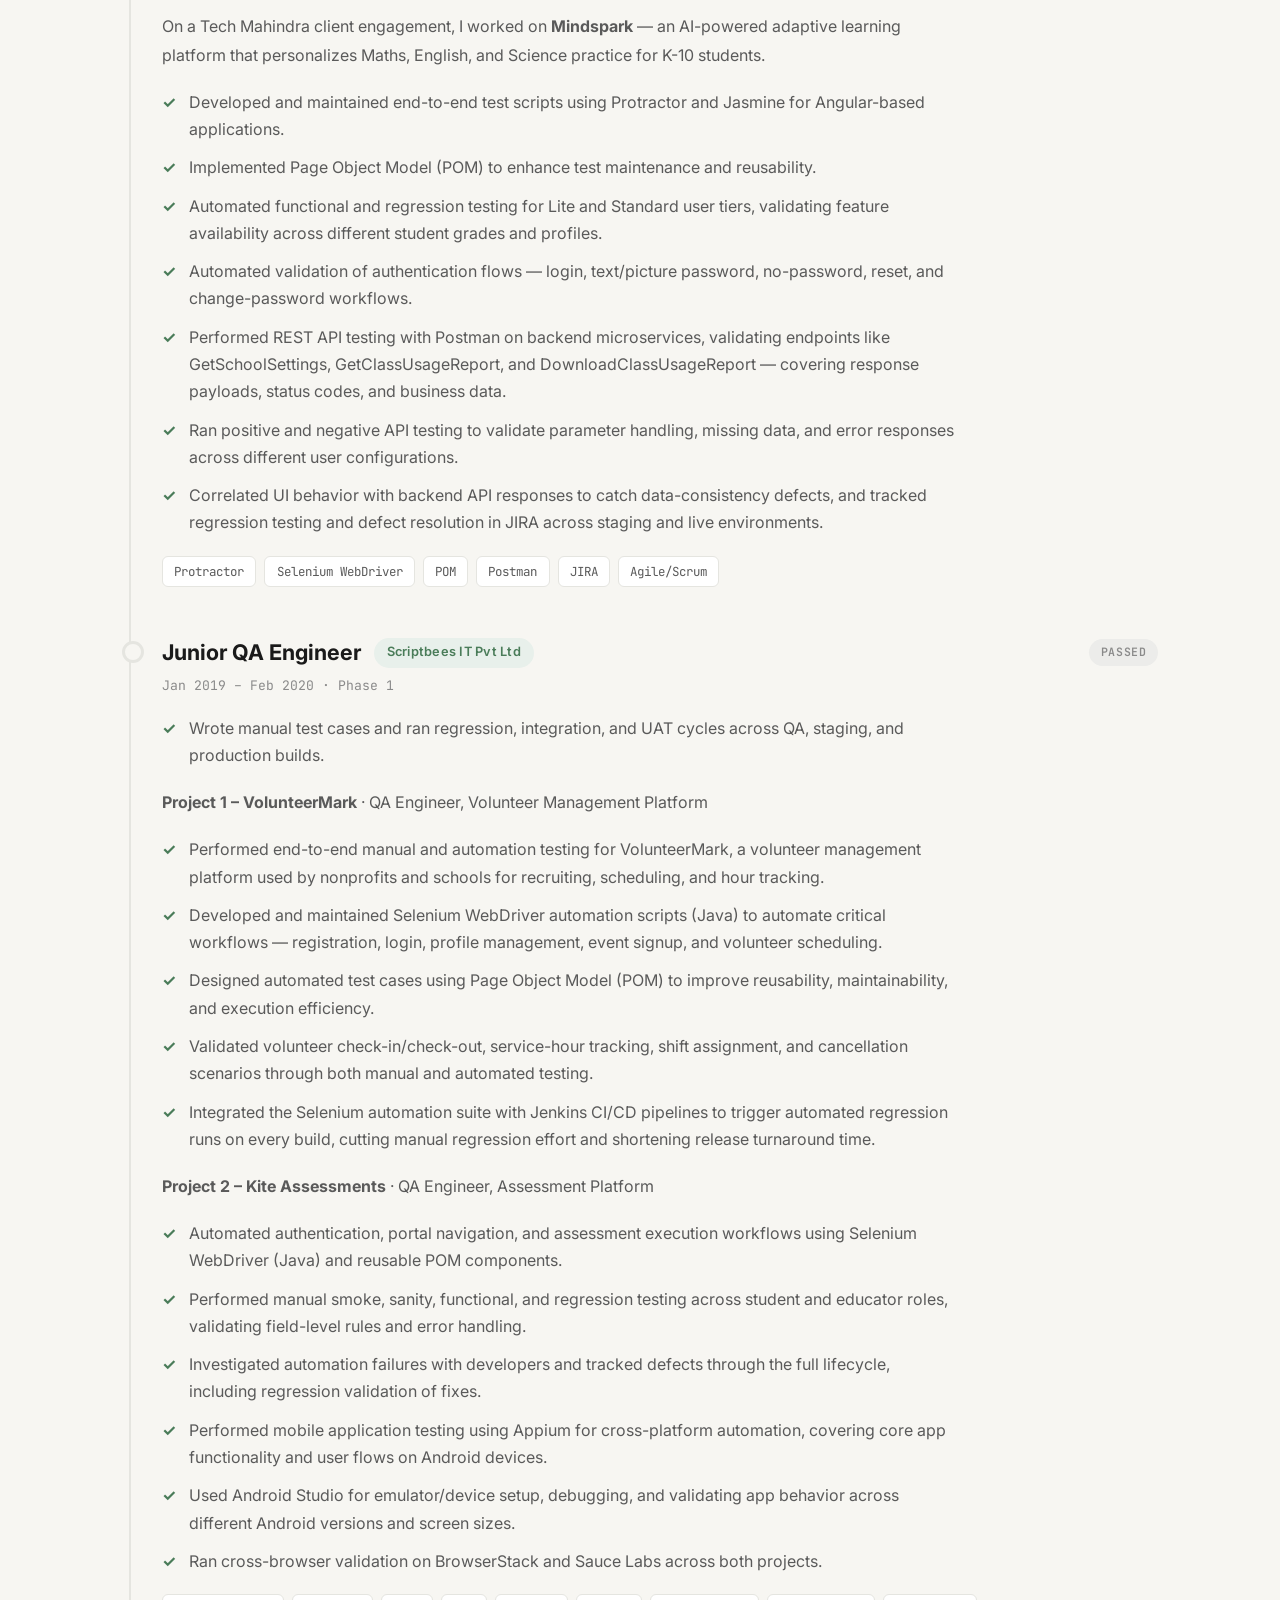
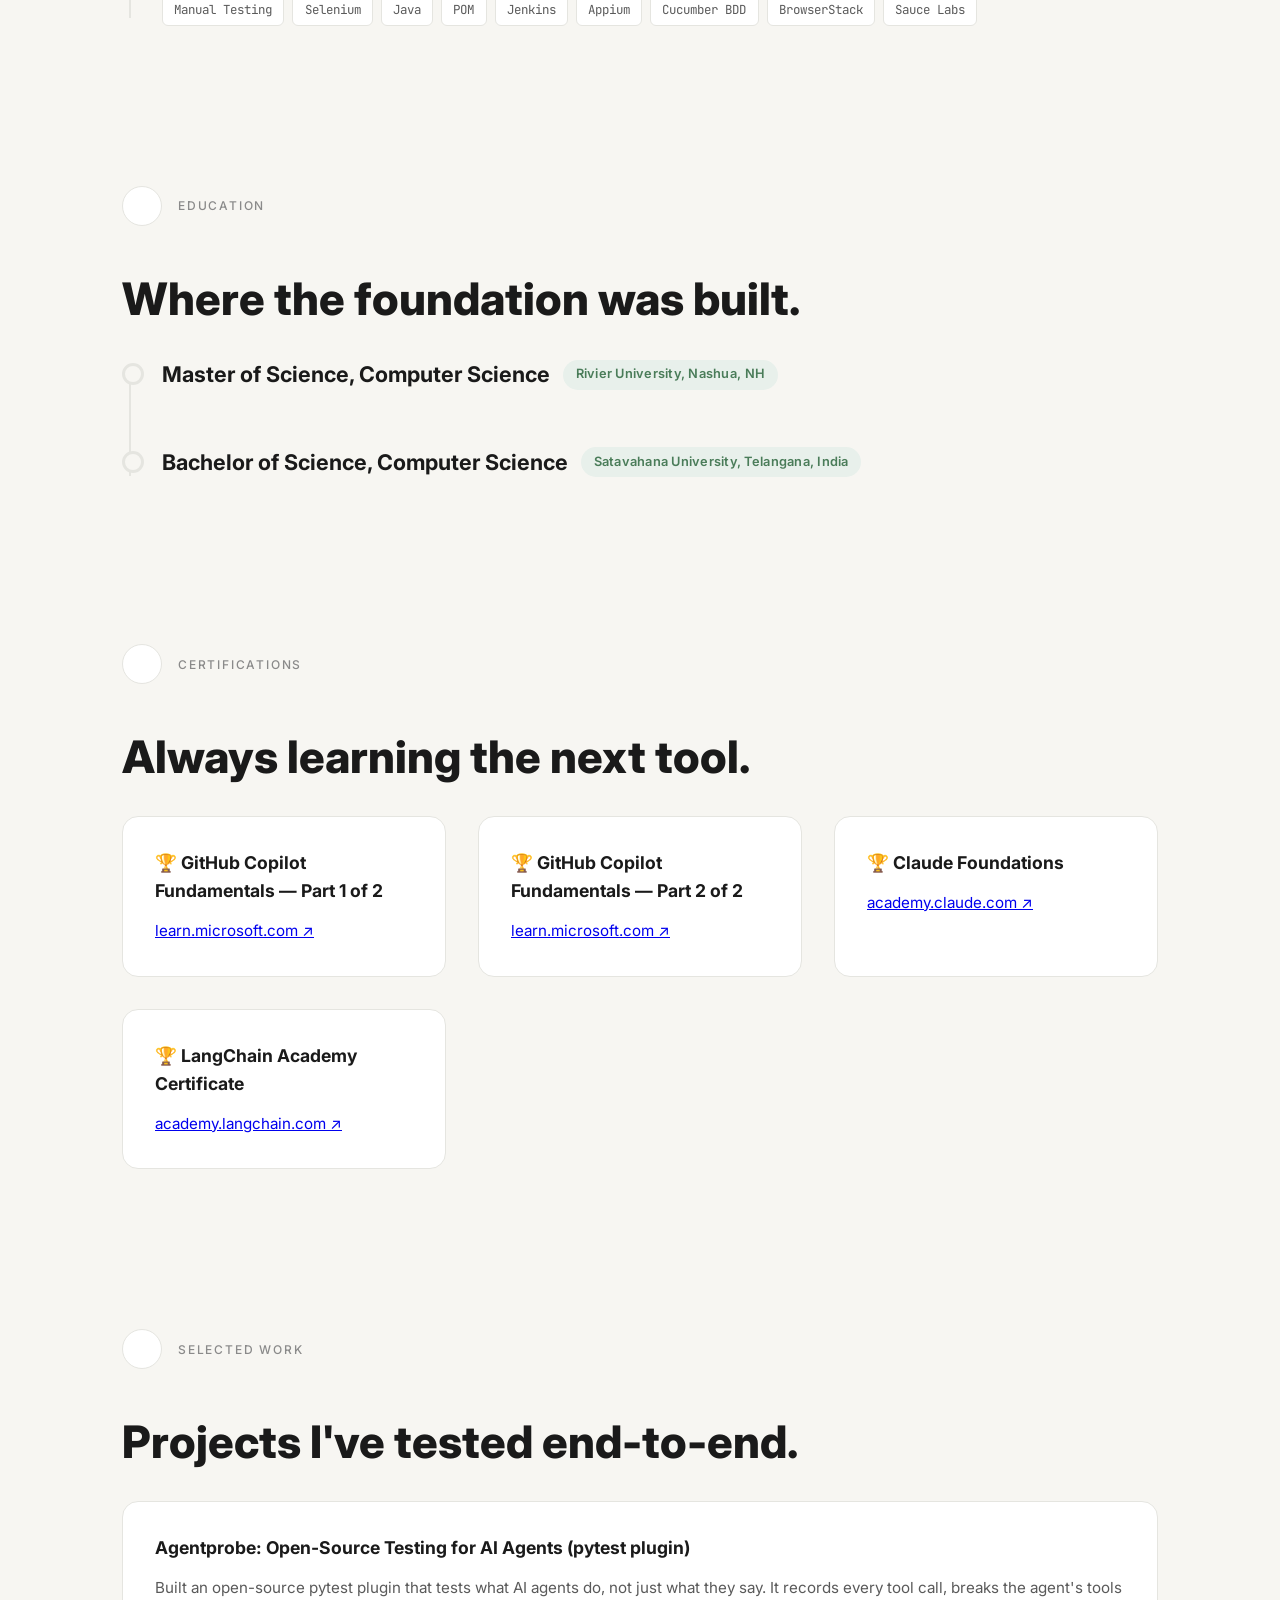
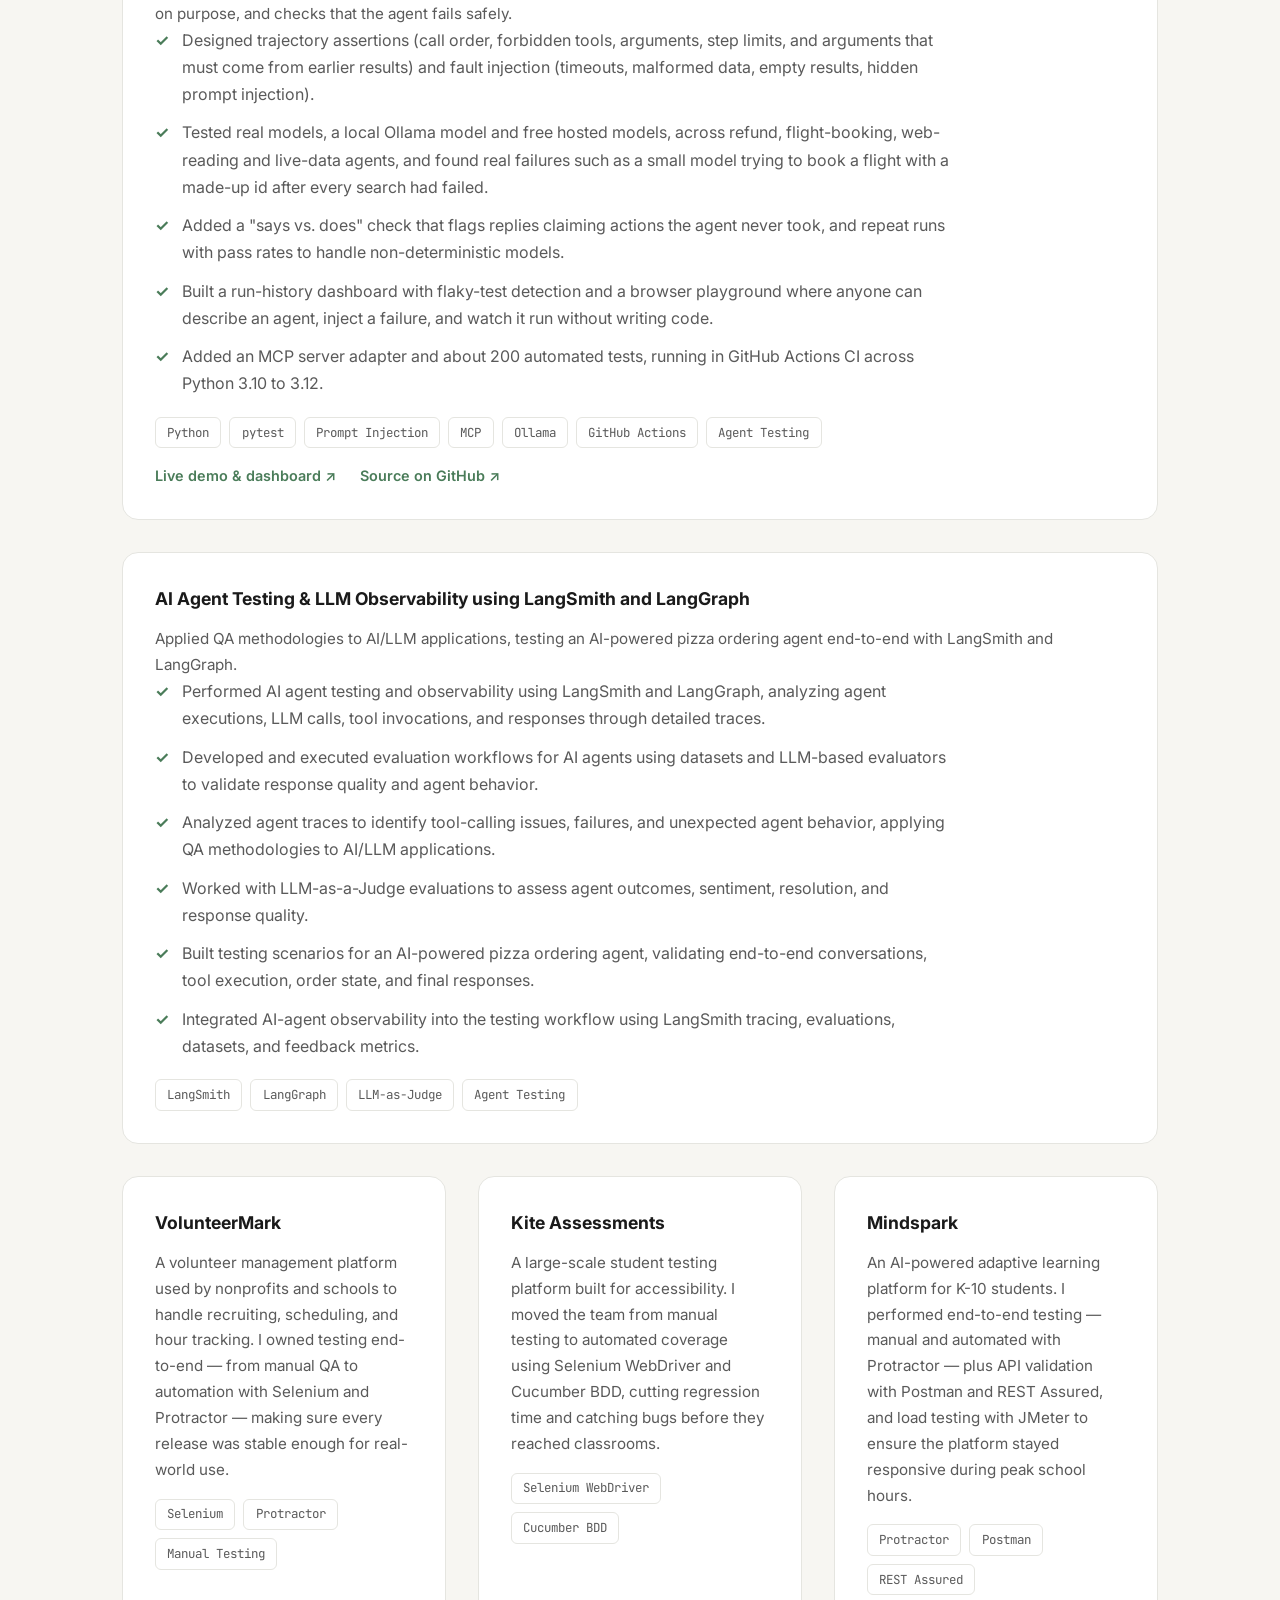
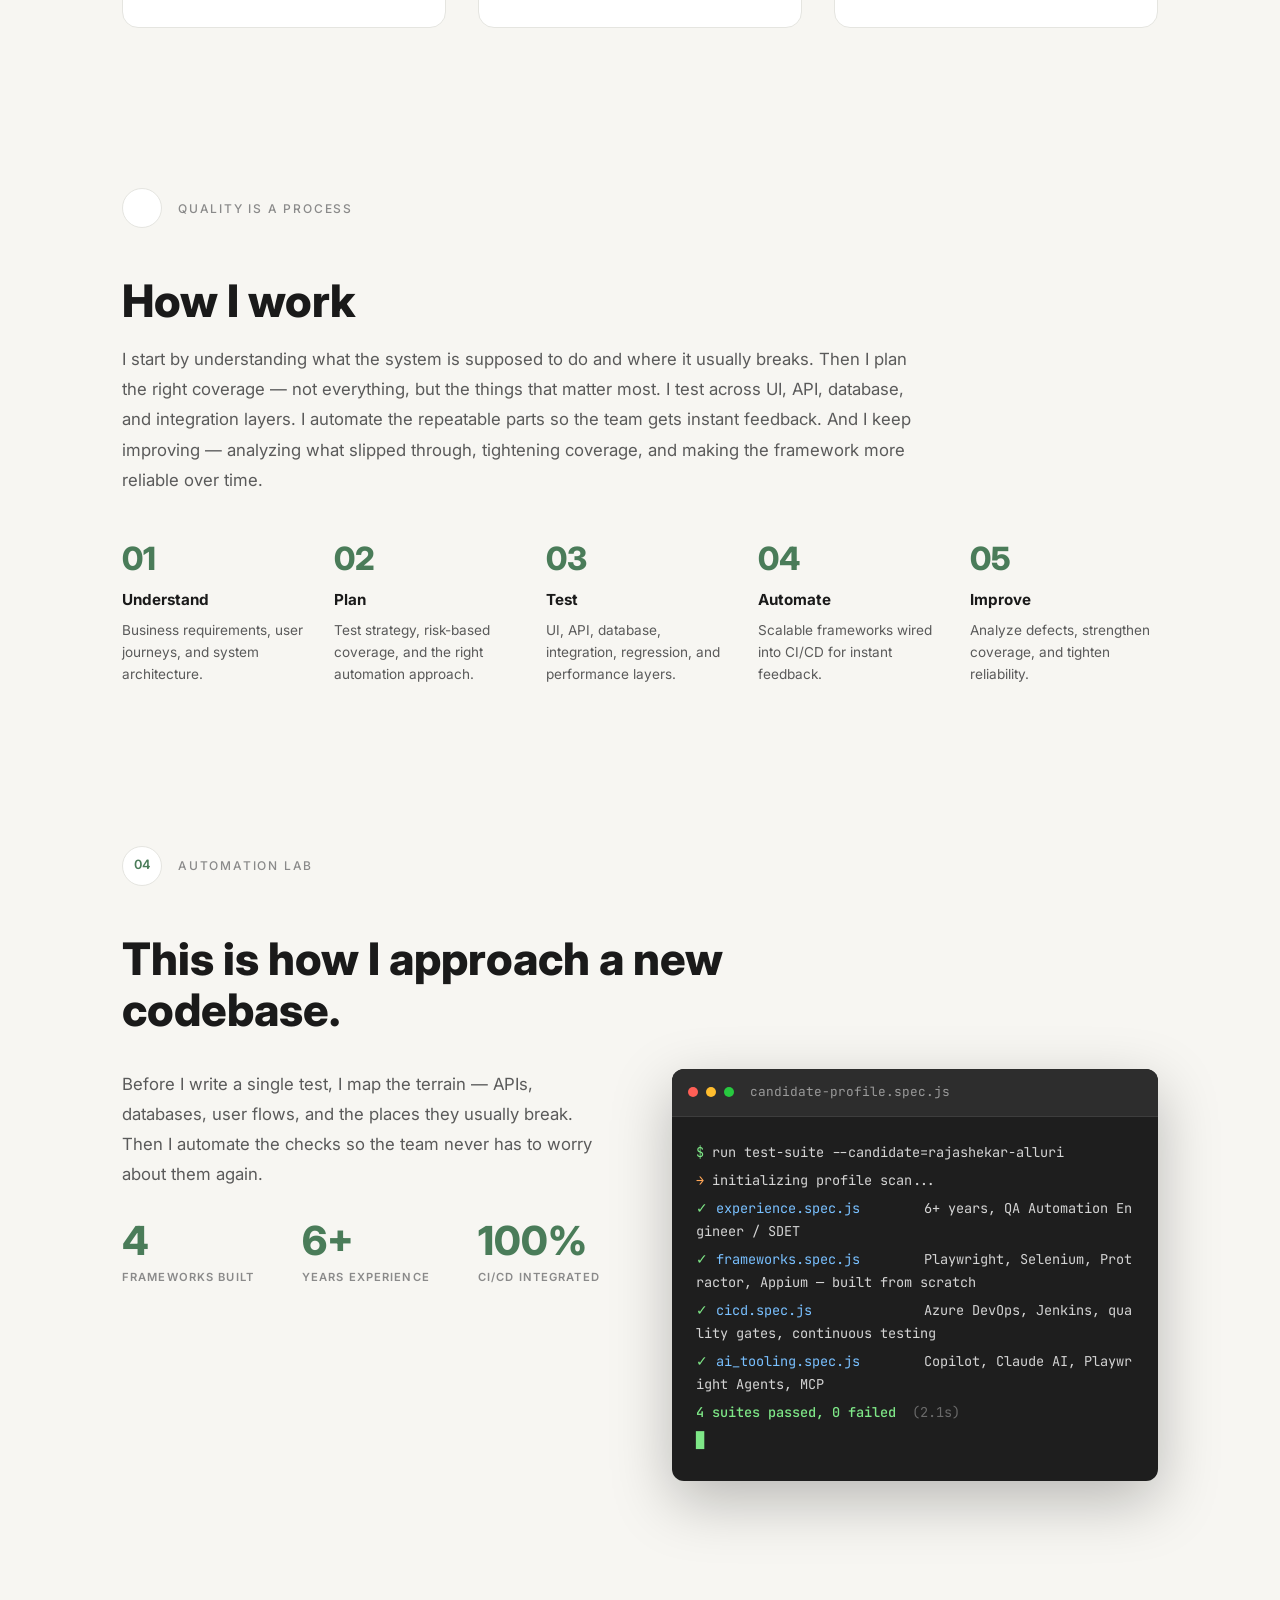
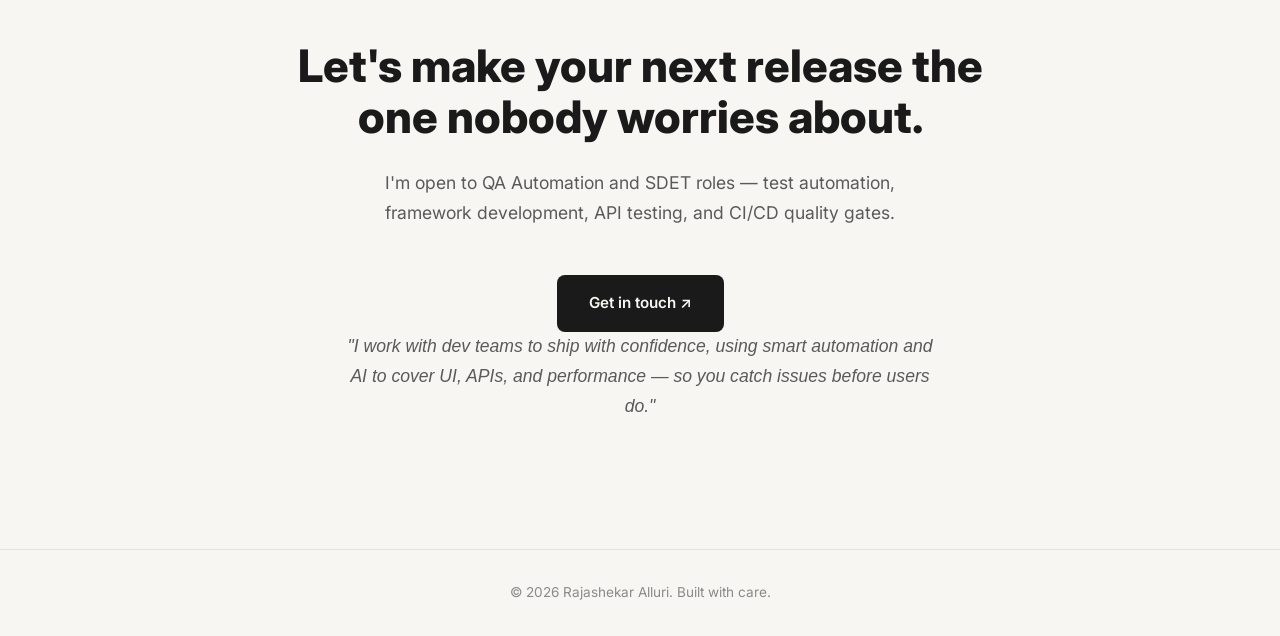
==== commit 55a83ba1: "Add files via upload" ====
--- a/index.html
+++ b/index.html
@@ -1015,6 +1015,30 @@
 
         <div class="work-grid">
             <div class="work-card" style="grid-column: 1 / -1;">
+                <div class="work-title">Agentprobe: Open-Source Testing for AI Agents (pytest plugin)</div>
+                <p class="work-desc">Built an open-source pytest plugin that tests what AI agents do, not just what they say. It records every tool call, breaks the agent's tools on purpose, and checks that the agent fails safely.</p>
+                <ul class="exp-bullets">
+                    <li>Designed trajectory assertions (call order, forbidden tools, arguments, step limits, and arguments that must come from earlier results) and fault injection (timeouts, malformed data, empty results, hidden prompt injection).</li>
+                    <li>Tested real models, a local Ollama model and free hosted models, across refund, flight-booking, web-reading and live-data agents, and found real failures such as a small model trying to book a flight with a made-up id after every search had failed.</li>
+                    <li>Added a "says vs. does" check that flags replies claiming actions the agent never took, and repeat runs with pass rates to handle non-deterministic models.</li>
+                    <li>Built a run-history dashboard with flaky-test detection and a browser playground where anyone can describe an agent, inject a failure, and watch it run without writing code.</li>
+                    <li>Added an MCP server adapter and about 200 automated tests, running in GitHub Actions CI across Python 3.10 to 3.12.</li>
+                </ul>
+                <div class="exp-tags" style="margin-top: 1rem;">
+                    <span>Python</span>
+                    <span>pytest</span>
+                    <span>Prompt Injection</span>
+                    <span>MCP</span>
+                    <span>Ollama</span>
+                    <span>GitHub Actions</span>
+                    <span>Agent Testing</span>
+                </div>
+                <div style="display: flex; gap: 1.5rem; flex-wrap: wrap;">
+                    <a class="about-link" href="https://rajashekarreddy4848.github.io/agentprobe/" target="_blank" rel="noopener">Live demo &amp; dashboard ↗</a>
+                    <a class="about-link" href="https://github.com/rajashekarreddy4848/agentprobe" target="_blank" rel="noopener">Source on GitHub ↗</a>
+                </div>
+            </div>
+            <div class="work-card" style="grid-column: 1 / -1;">
                 <div class="work-title">AI Agent Testing &amp; LLM Observability using LangSmith and LangGraph</div>
                 <p class="work-desc">Applied QA methodologies to AI/LLM applications, testing an AI-powered pizza ordering agent end-to-end with LangSmith and LangGraph.</p>
                 <ul class="exp-bullets">
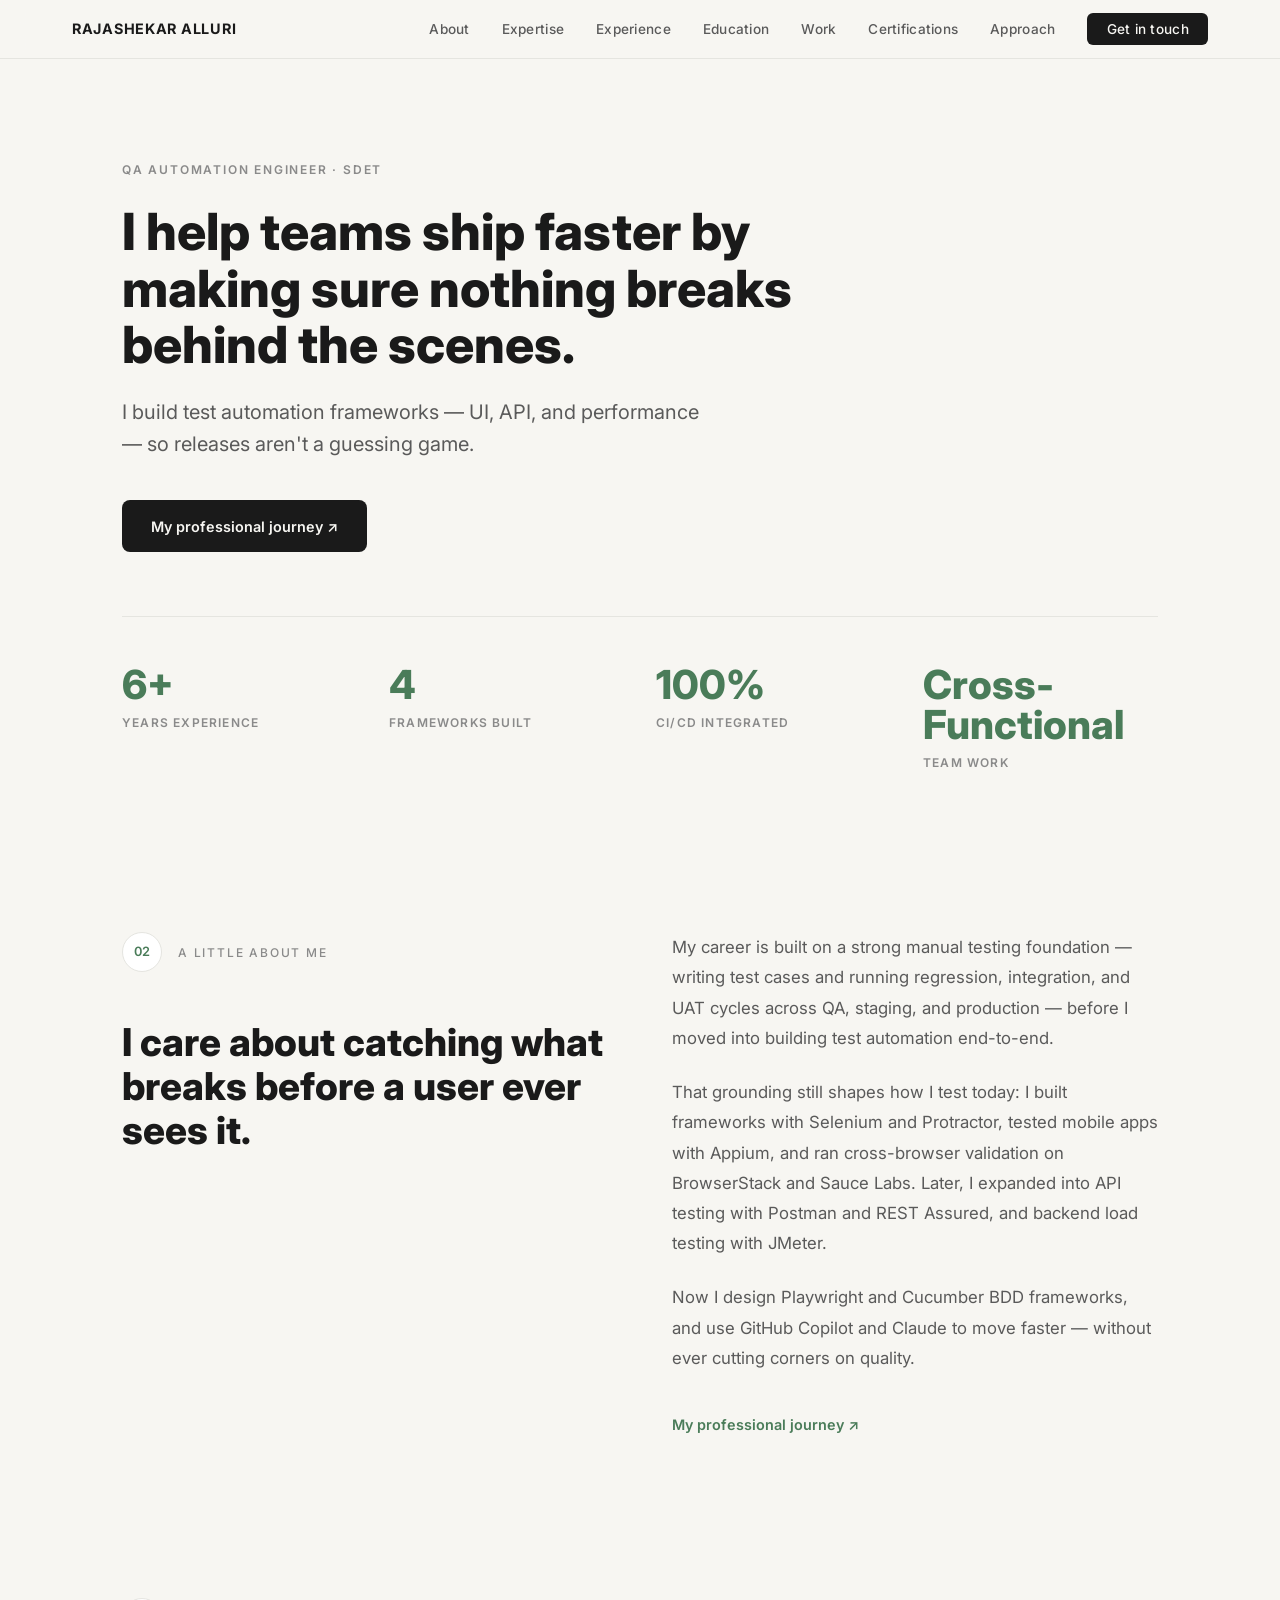
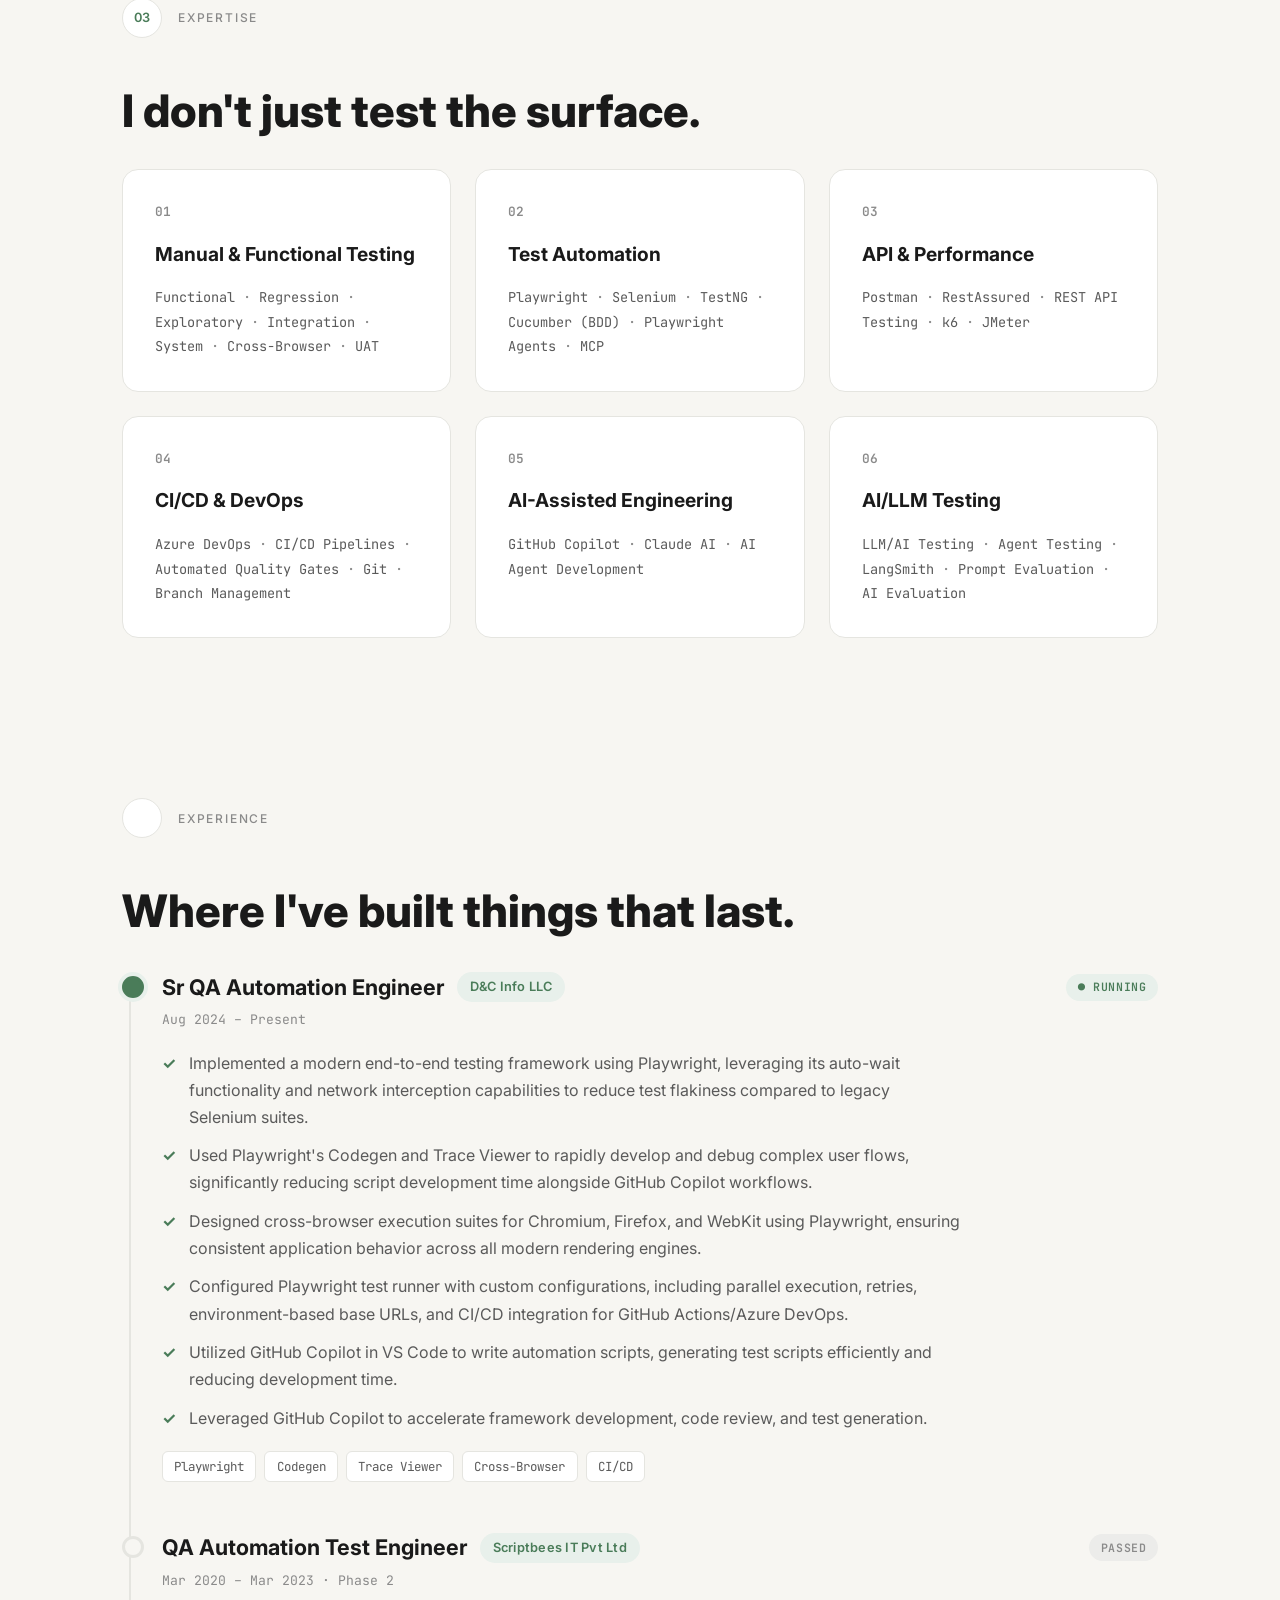
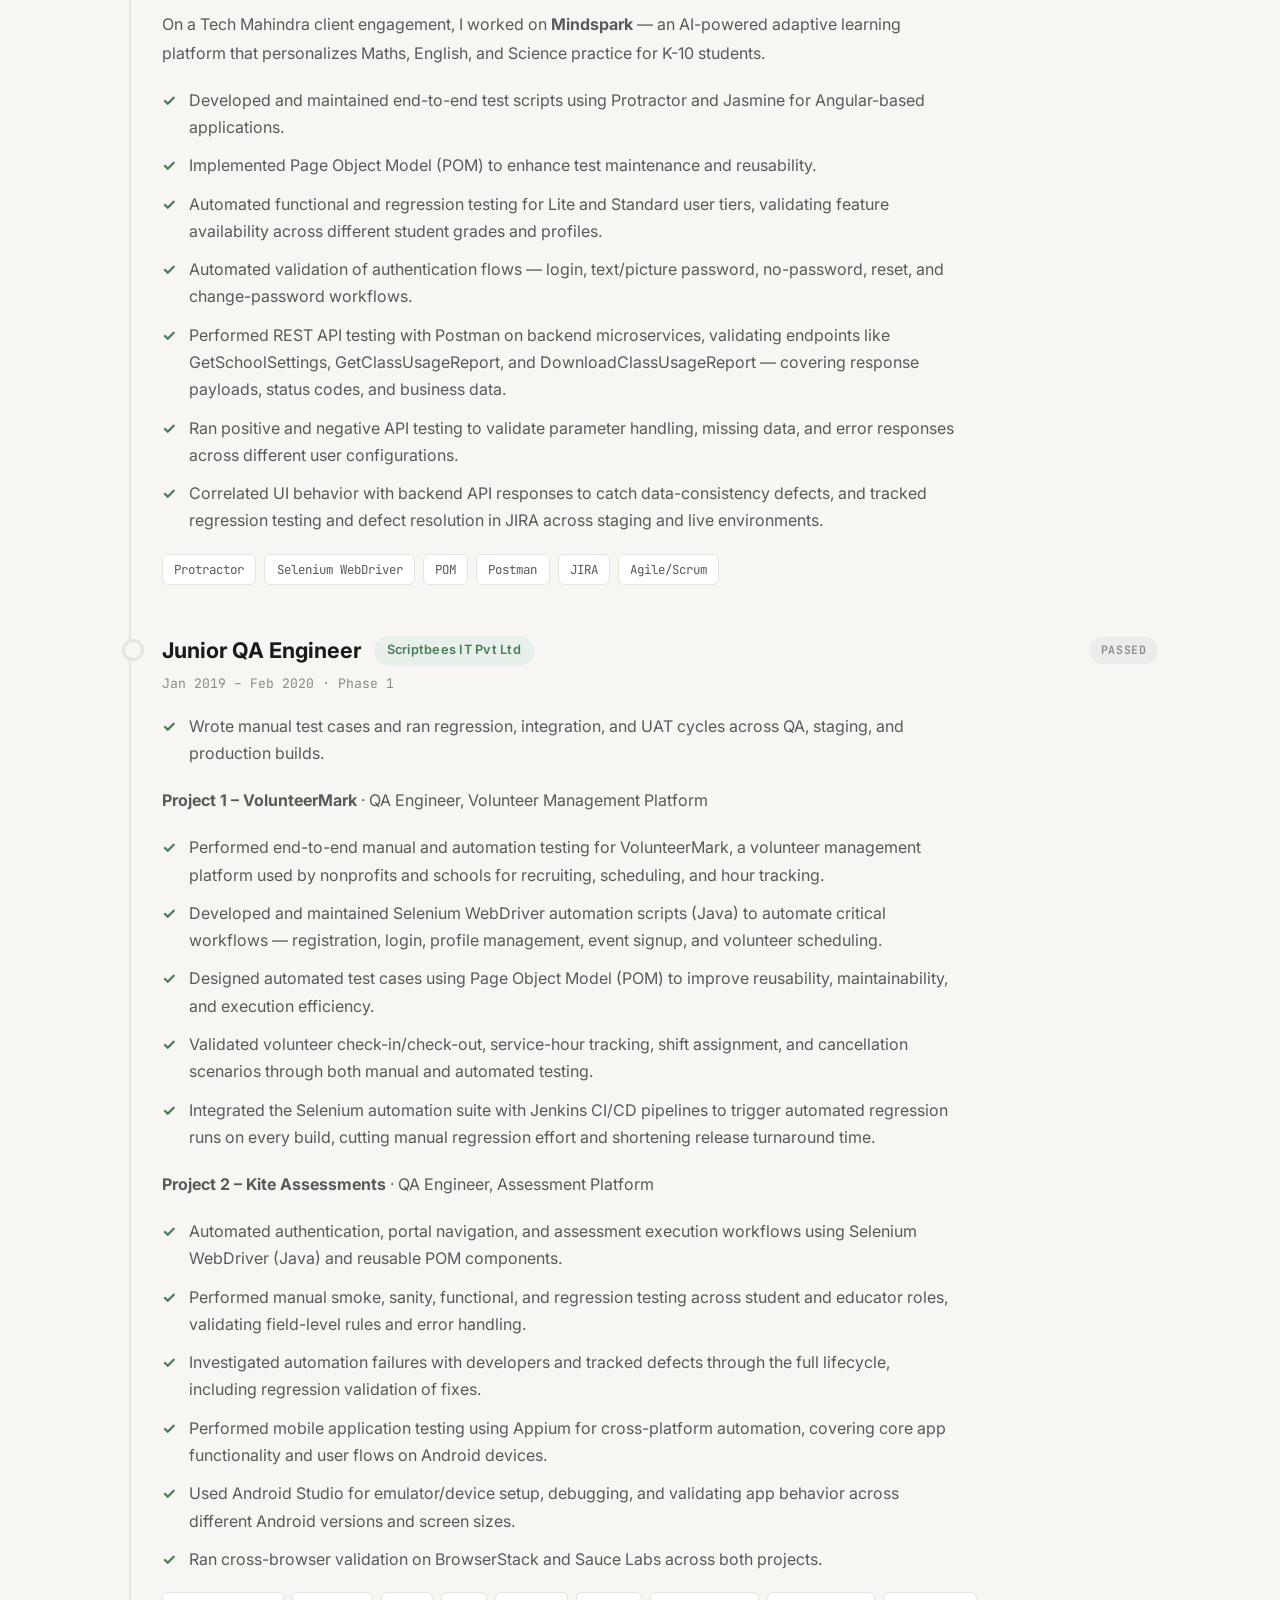
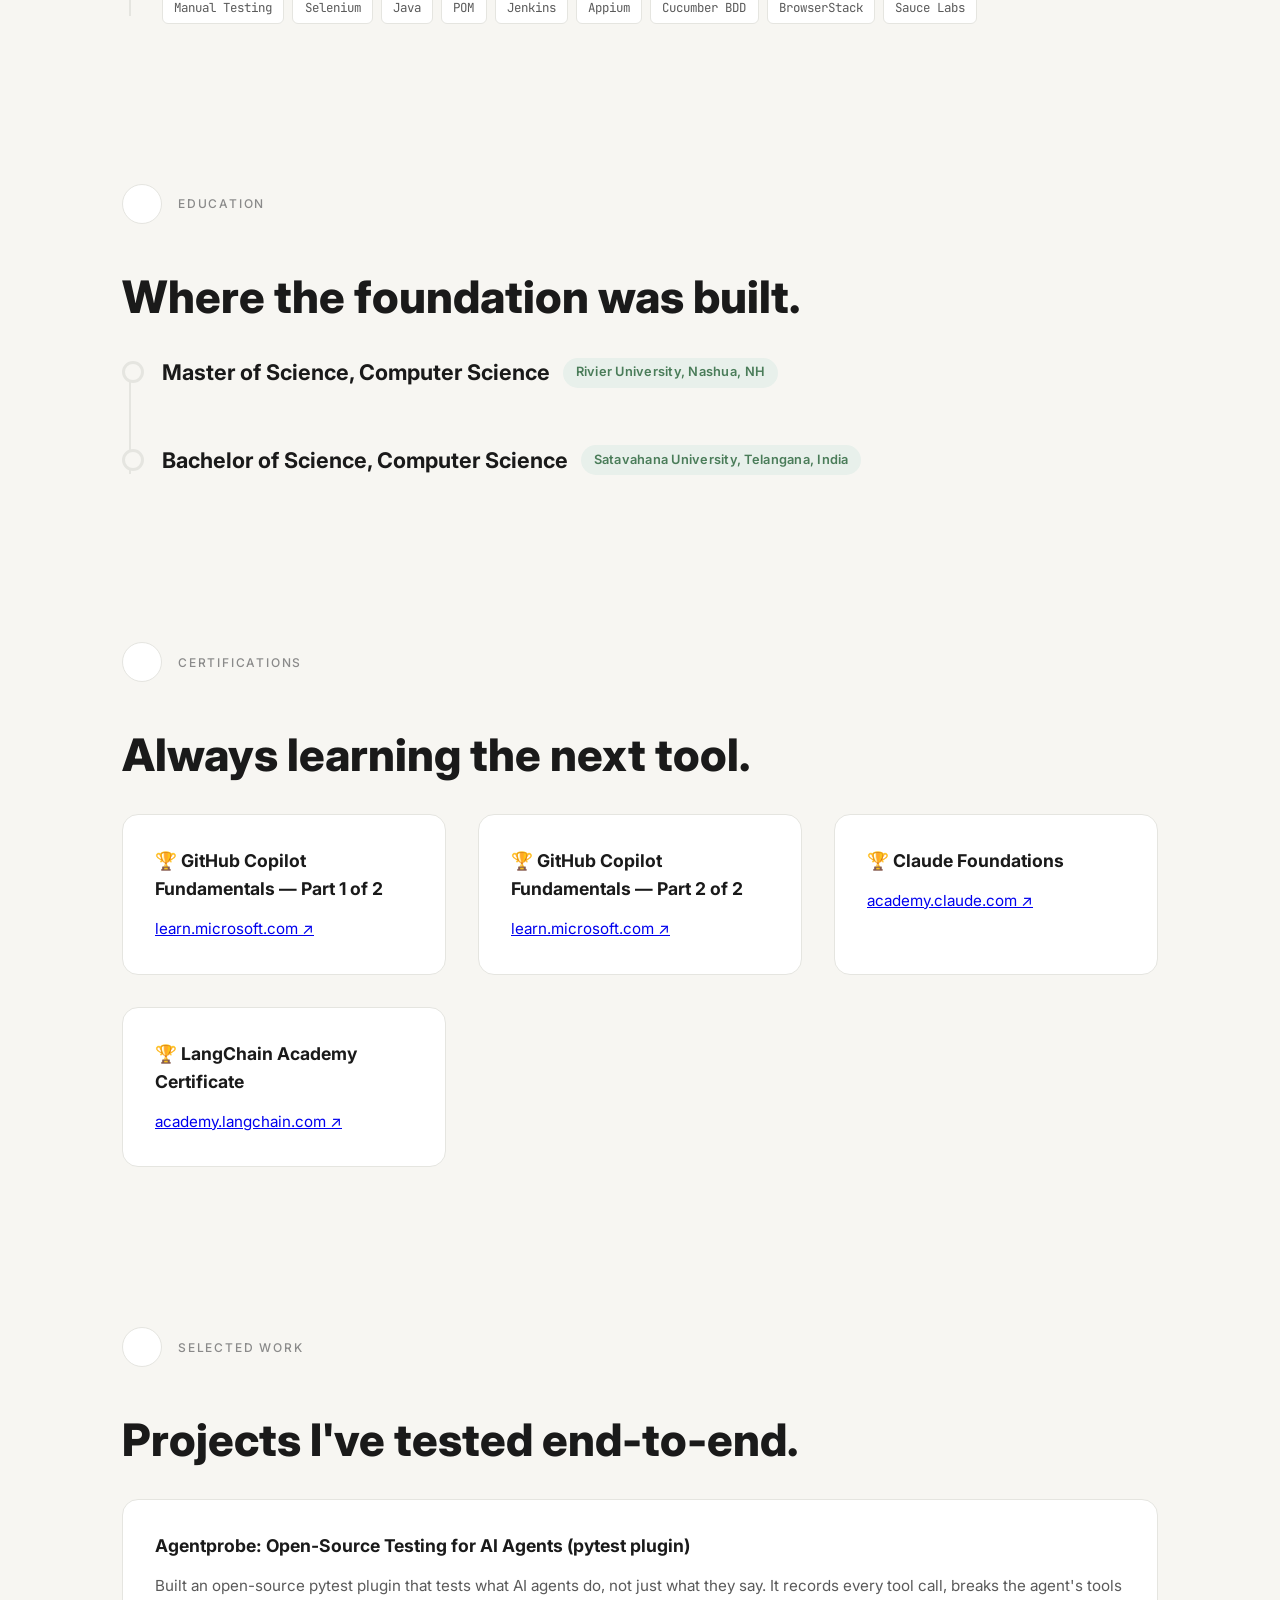
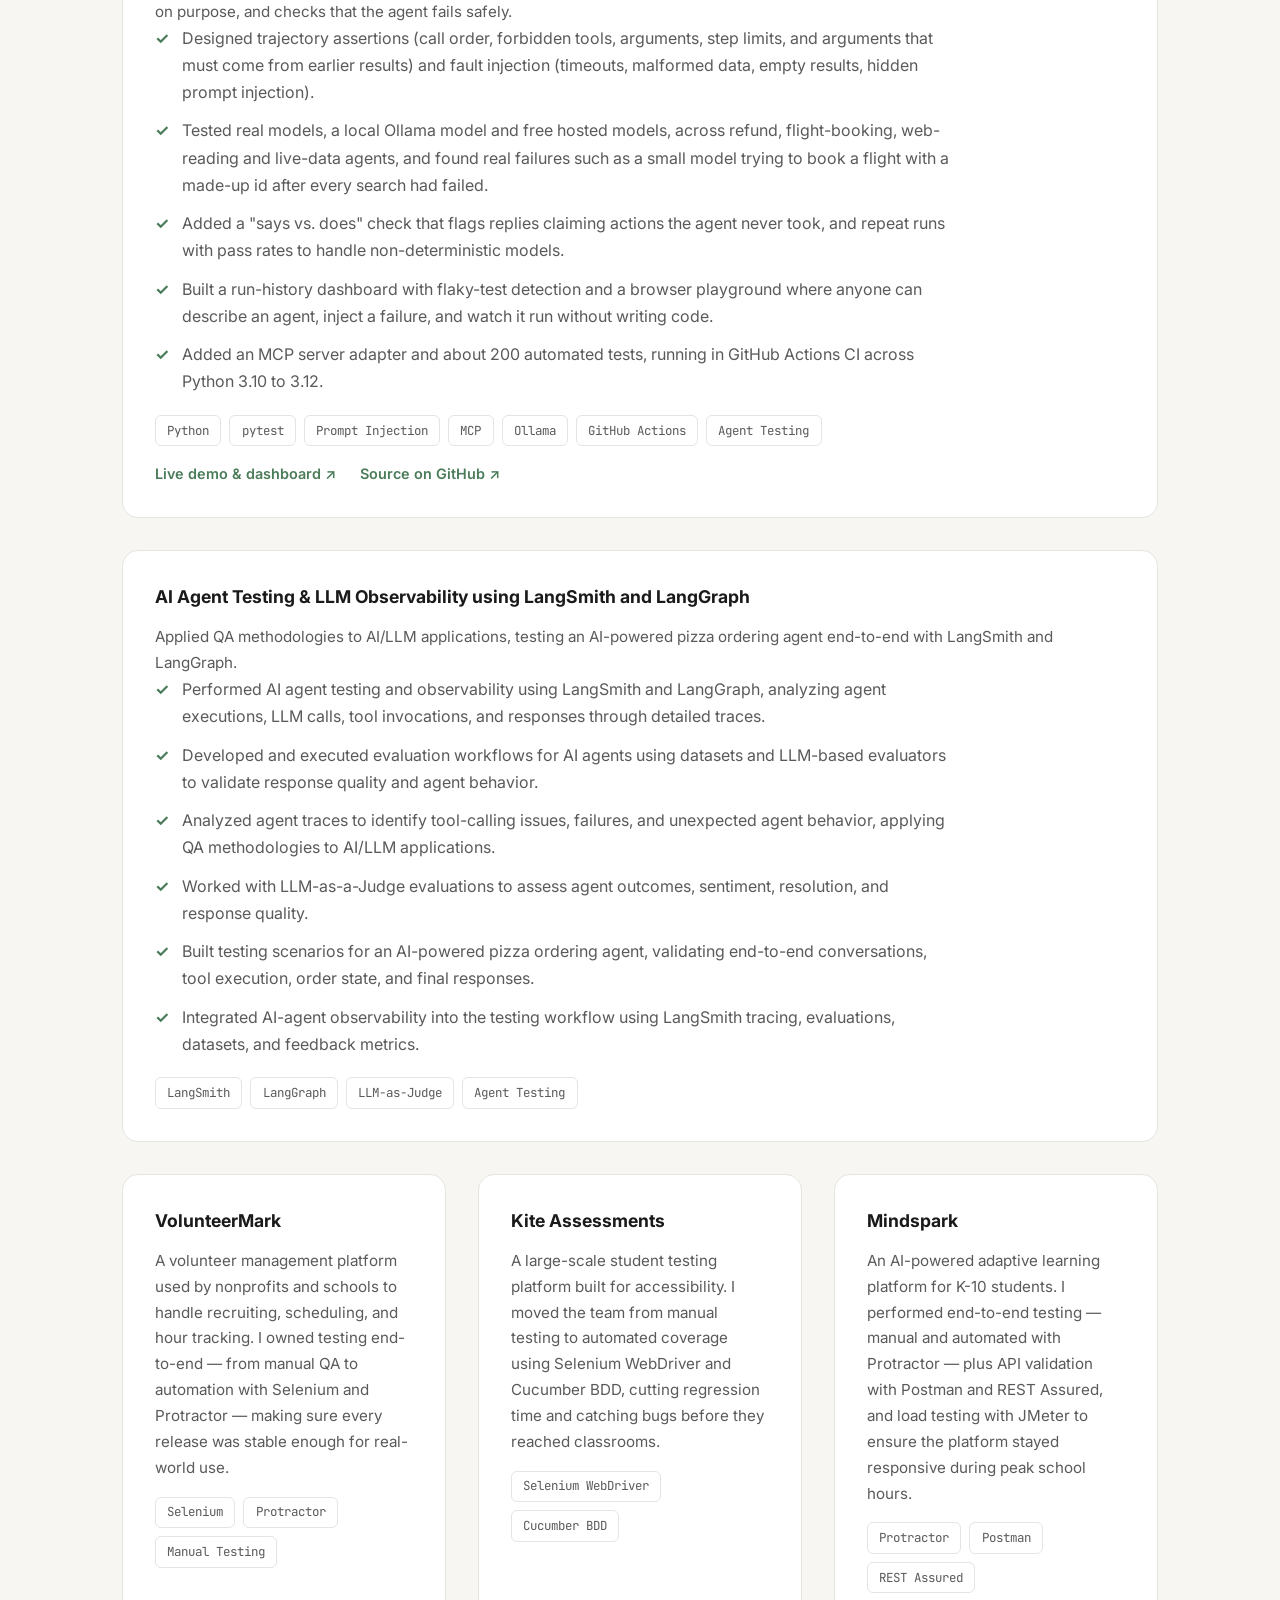
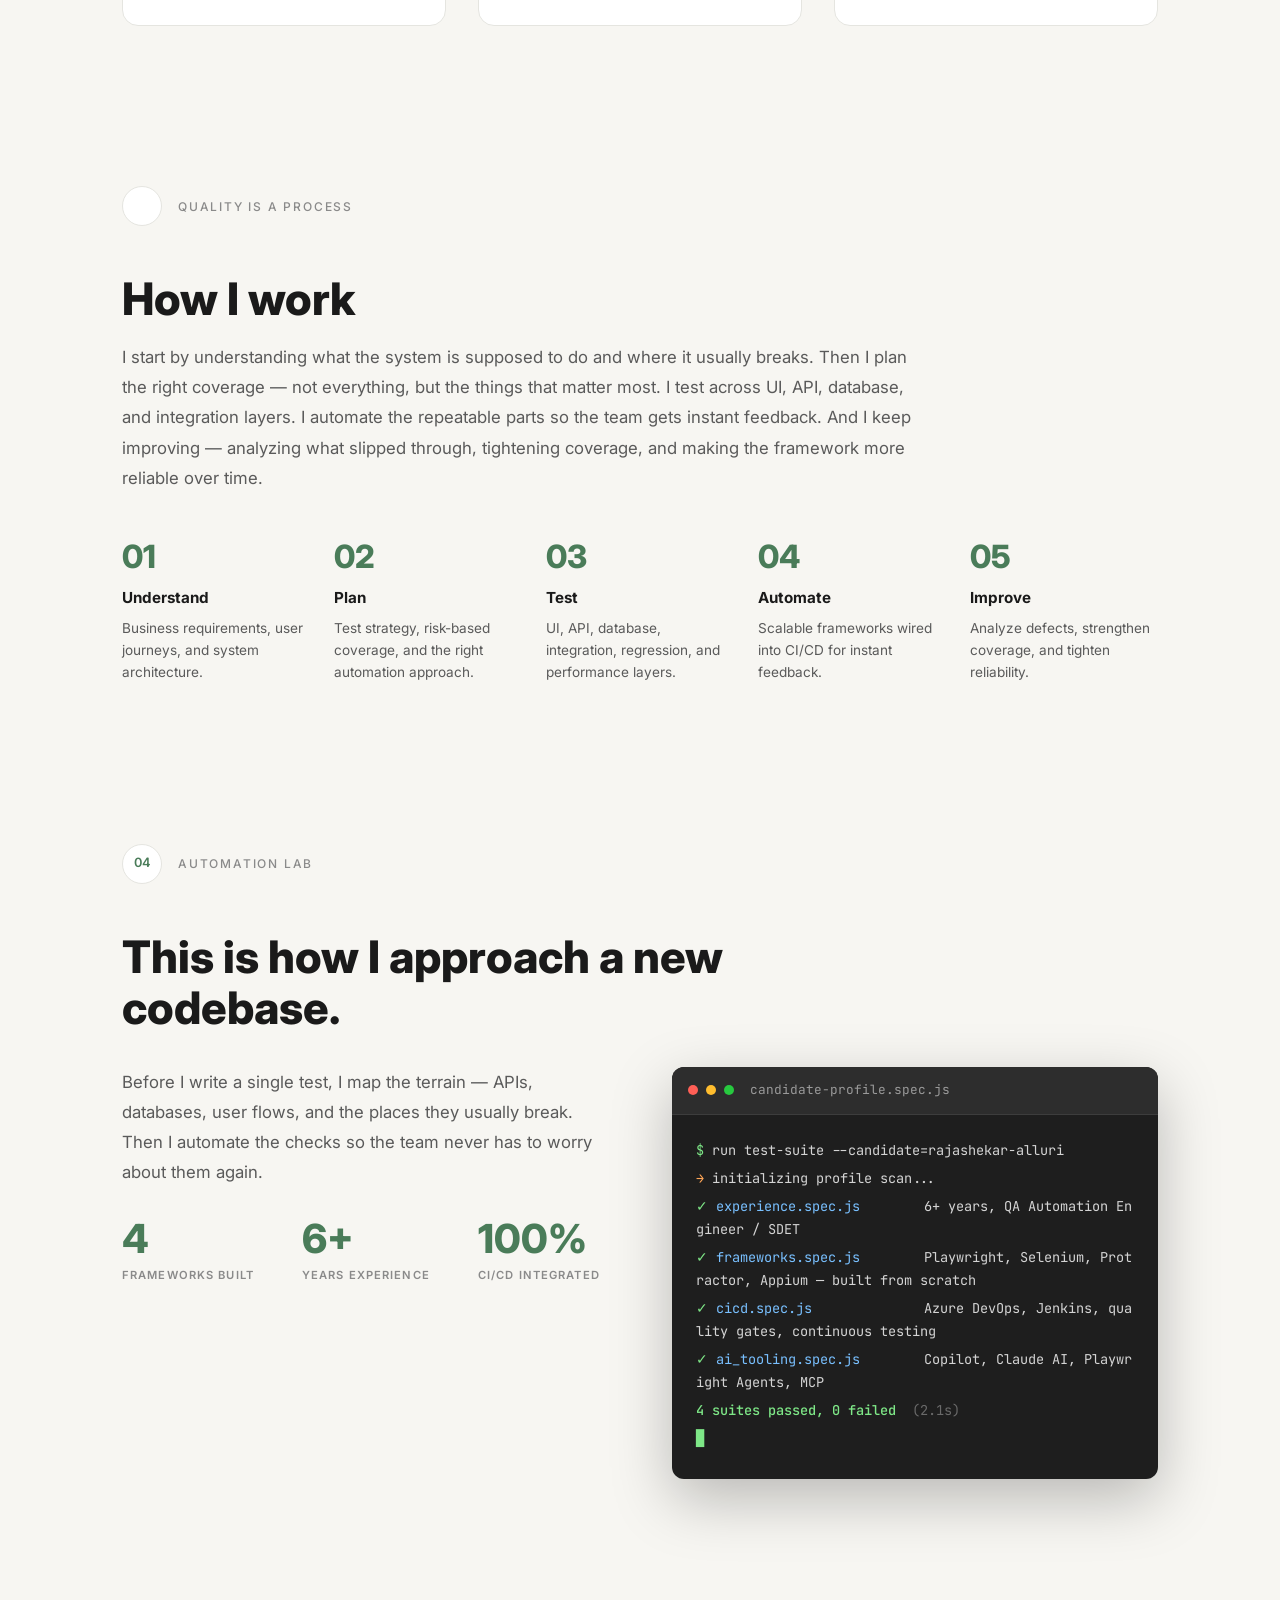
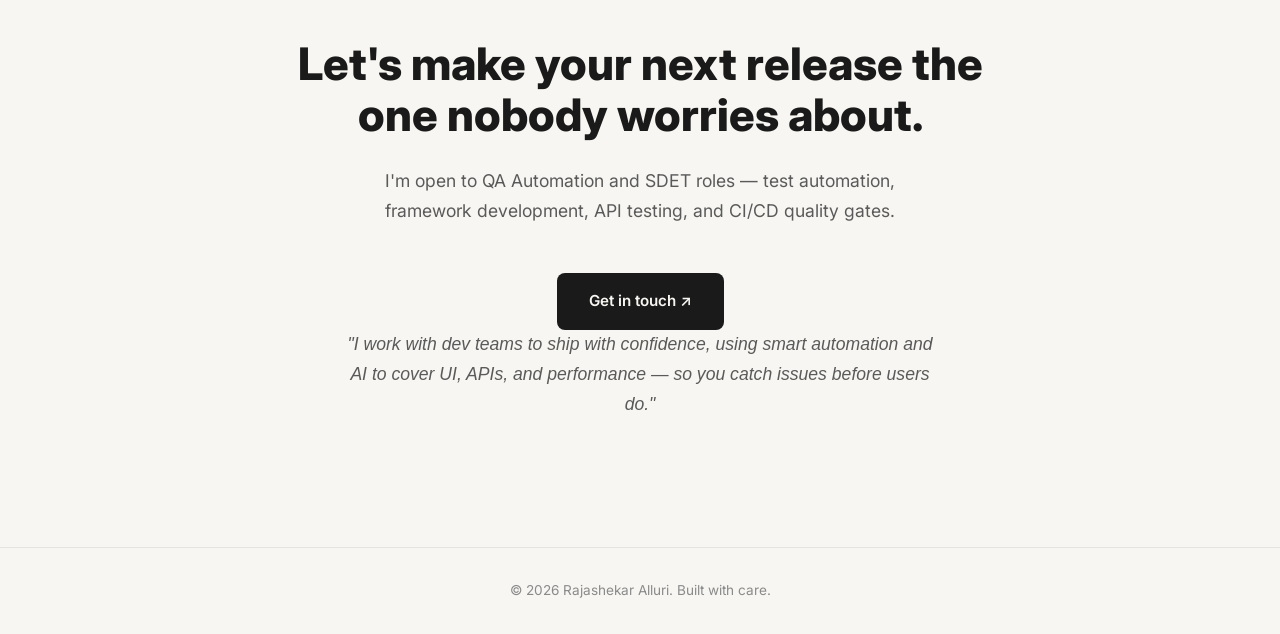
==== commit 3e3fc90d: "Add files via upload" ====
--- a/index.html
+++ b/index.html
@@ -718,7 +718,6 @@
                 <li><a href="#certifications">Certifications</a></li>
                 <li><a href="#approach">Approach</a></li>
                 <li><a href="#contact" class="nav-cta">Get in touch</a></li>
-                <li><a href="Rajashekar_Alluri_Resume.pdf" class="nav-cta" target="_blank">Resume ↓</a></li>
             </ul>
         </div>
     </nav>
@@ -730,7 +729,6 @@
         <p class="hero-subtitle">I build test automation frameworks — UI, API, and performance — so releases aren't a guessing game.</p>
         <div>
             <a href="#experience" class="hero-cta">My professional journey ↗</a>
-            <a href="Rajashekar_Alluri_Resume.pdf" class="hero-cta" style="background: transparent; color: var(--text-primary); border: 1px solid var(--border); margin-left: 0.8rem;" target="_blank">Download Resume ↓</a>
         </div>
 
         <div class="stats-row">
